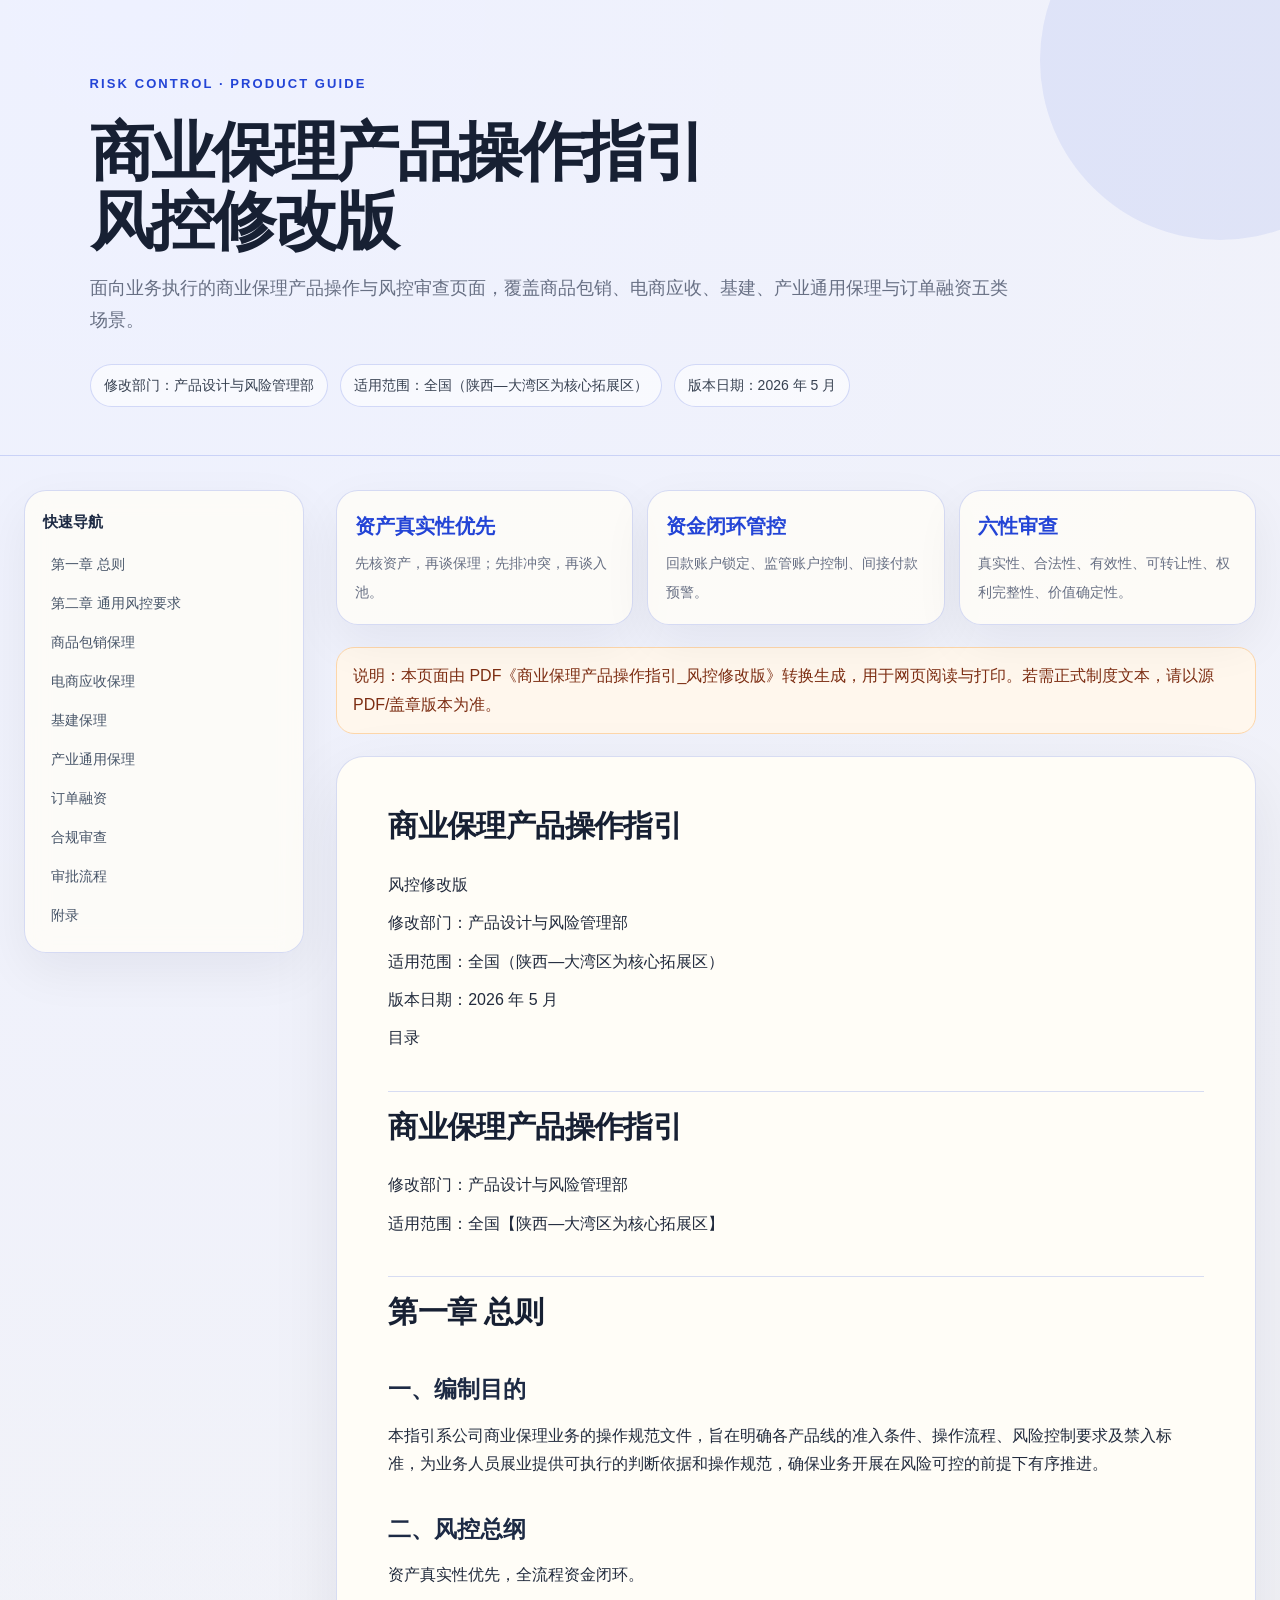
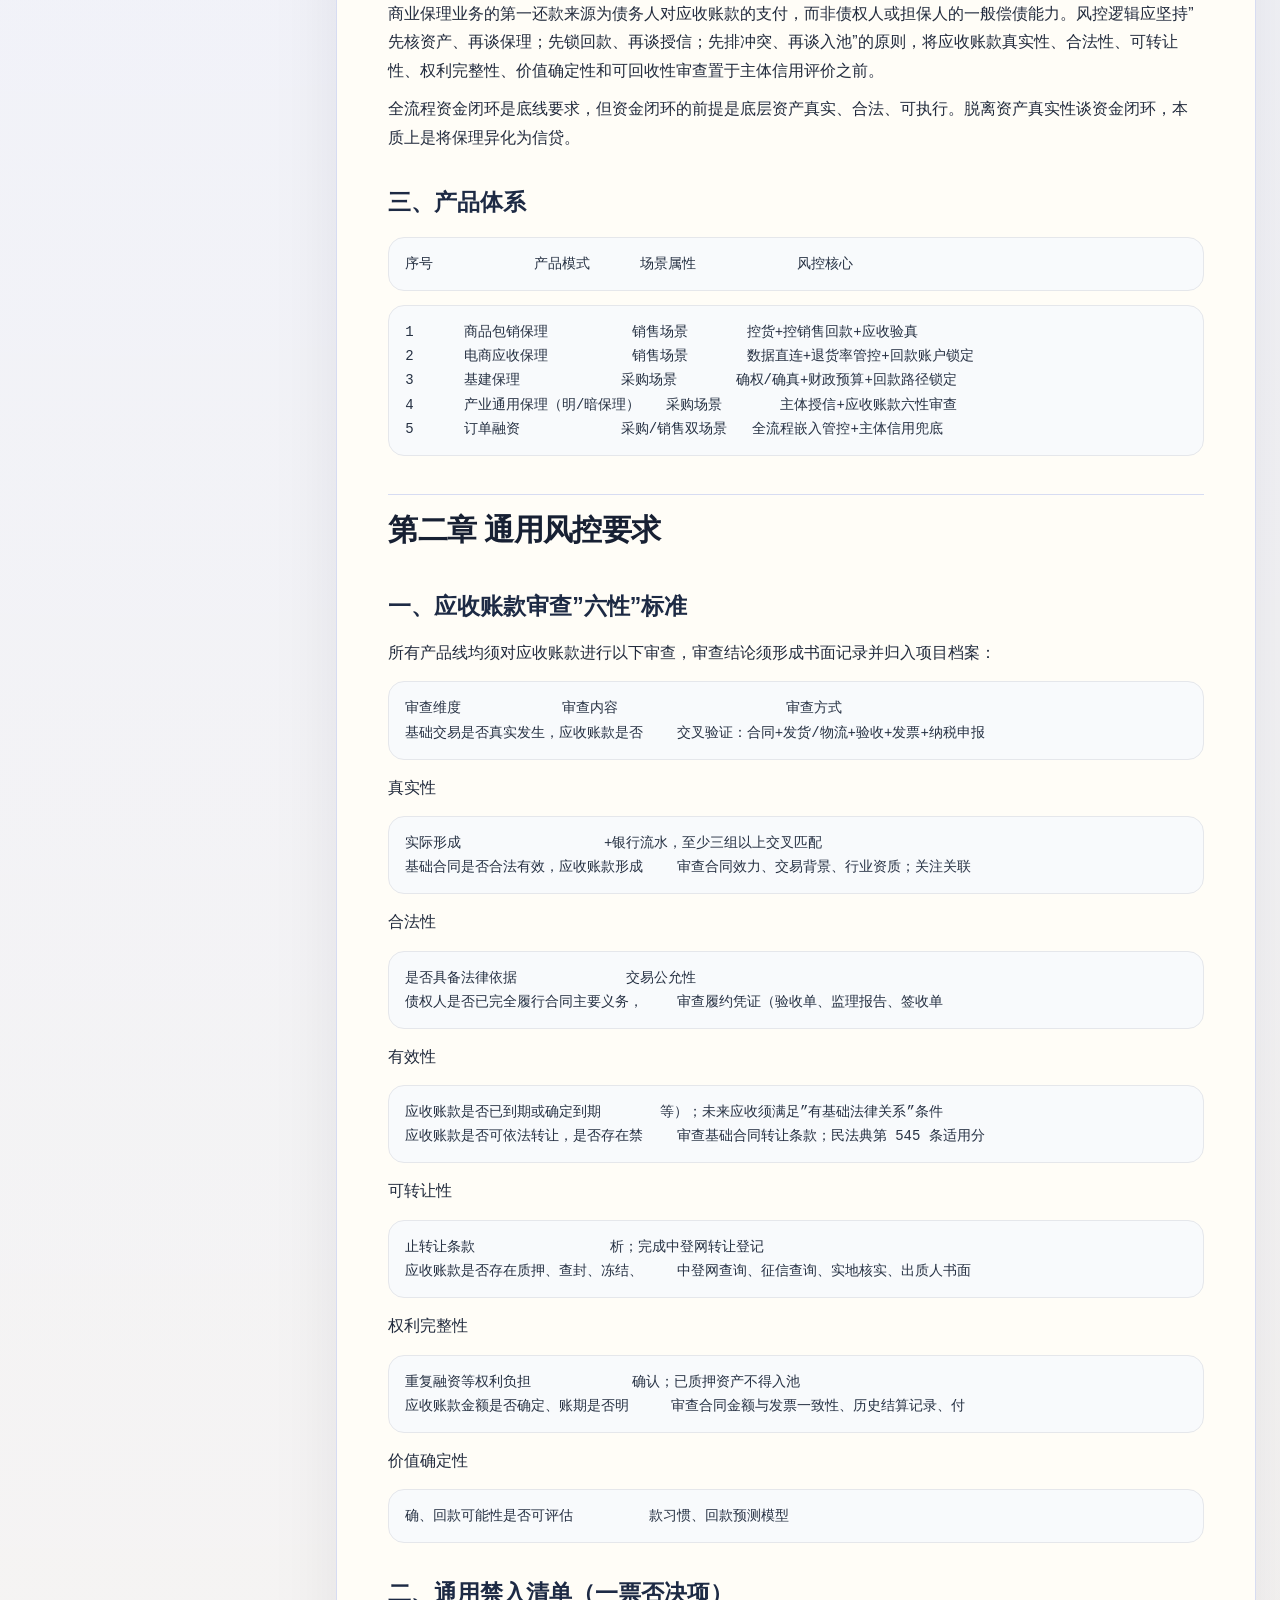
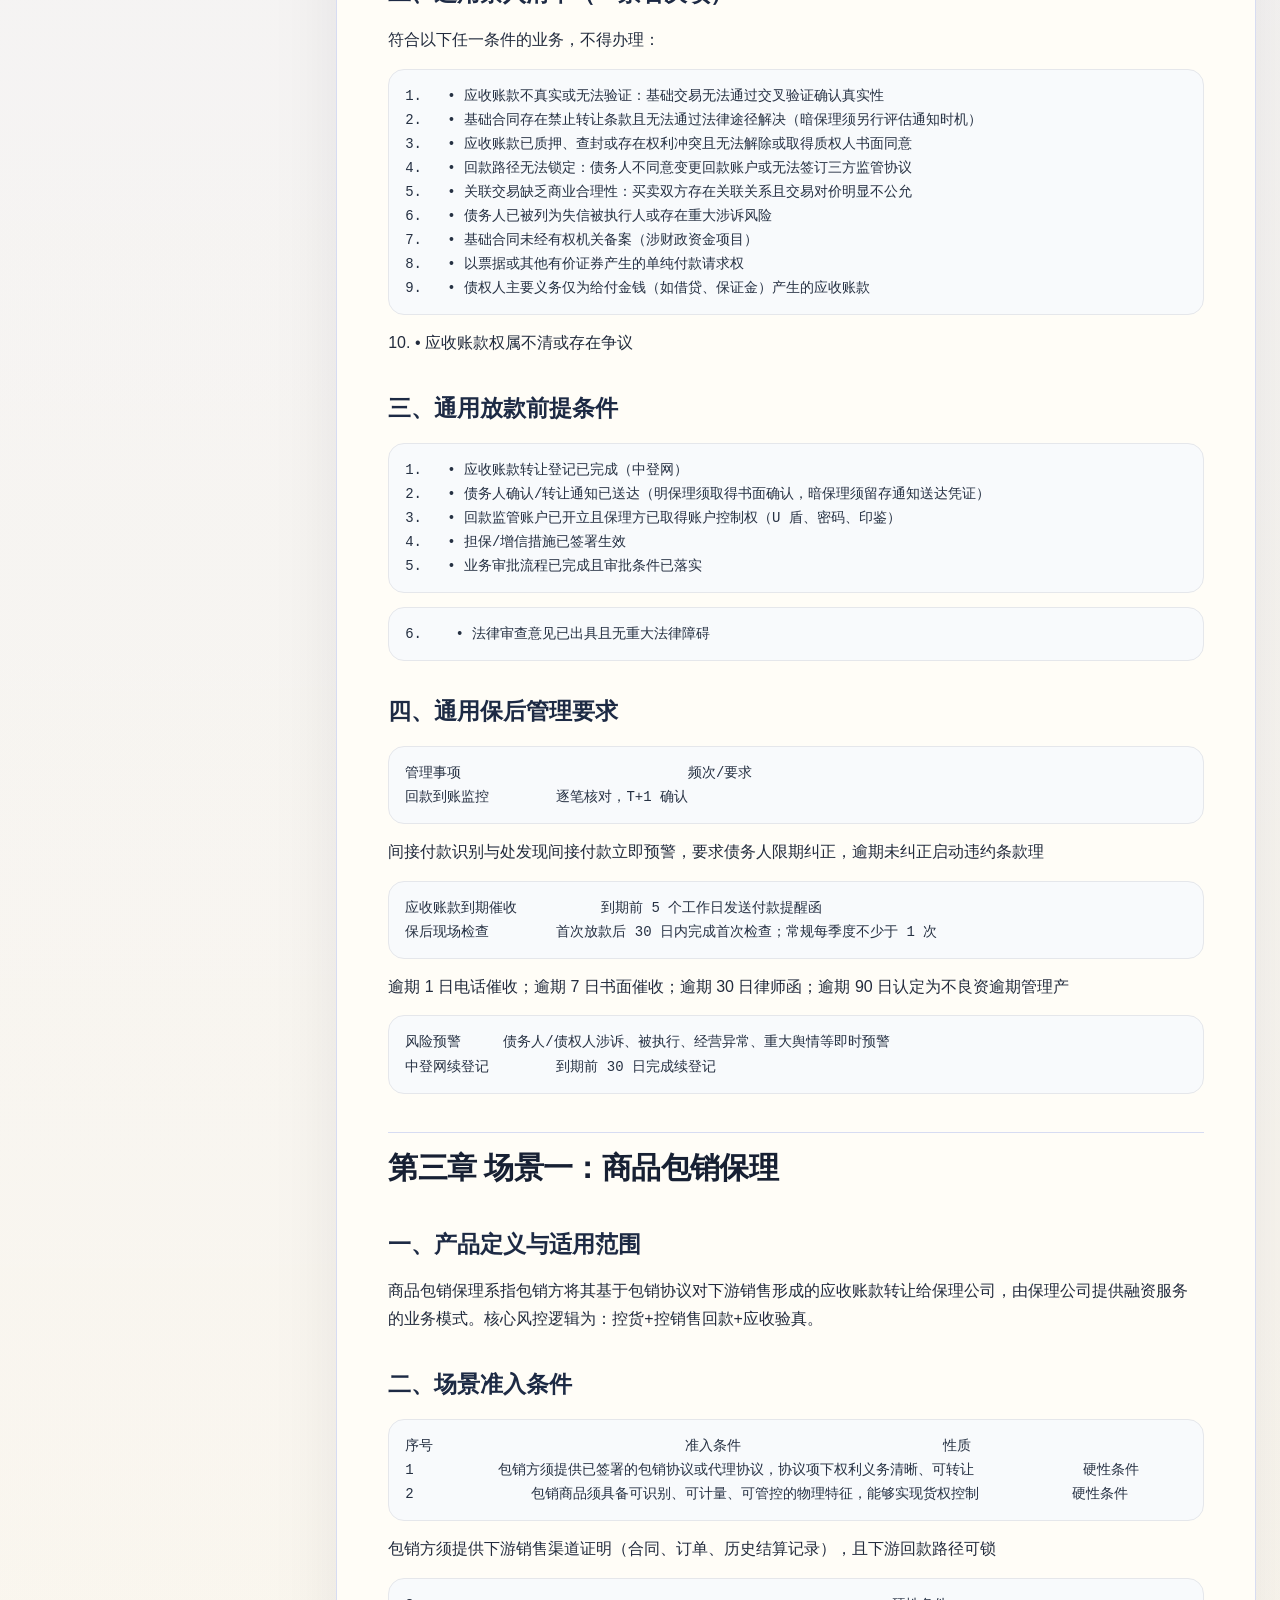
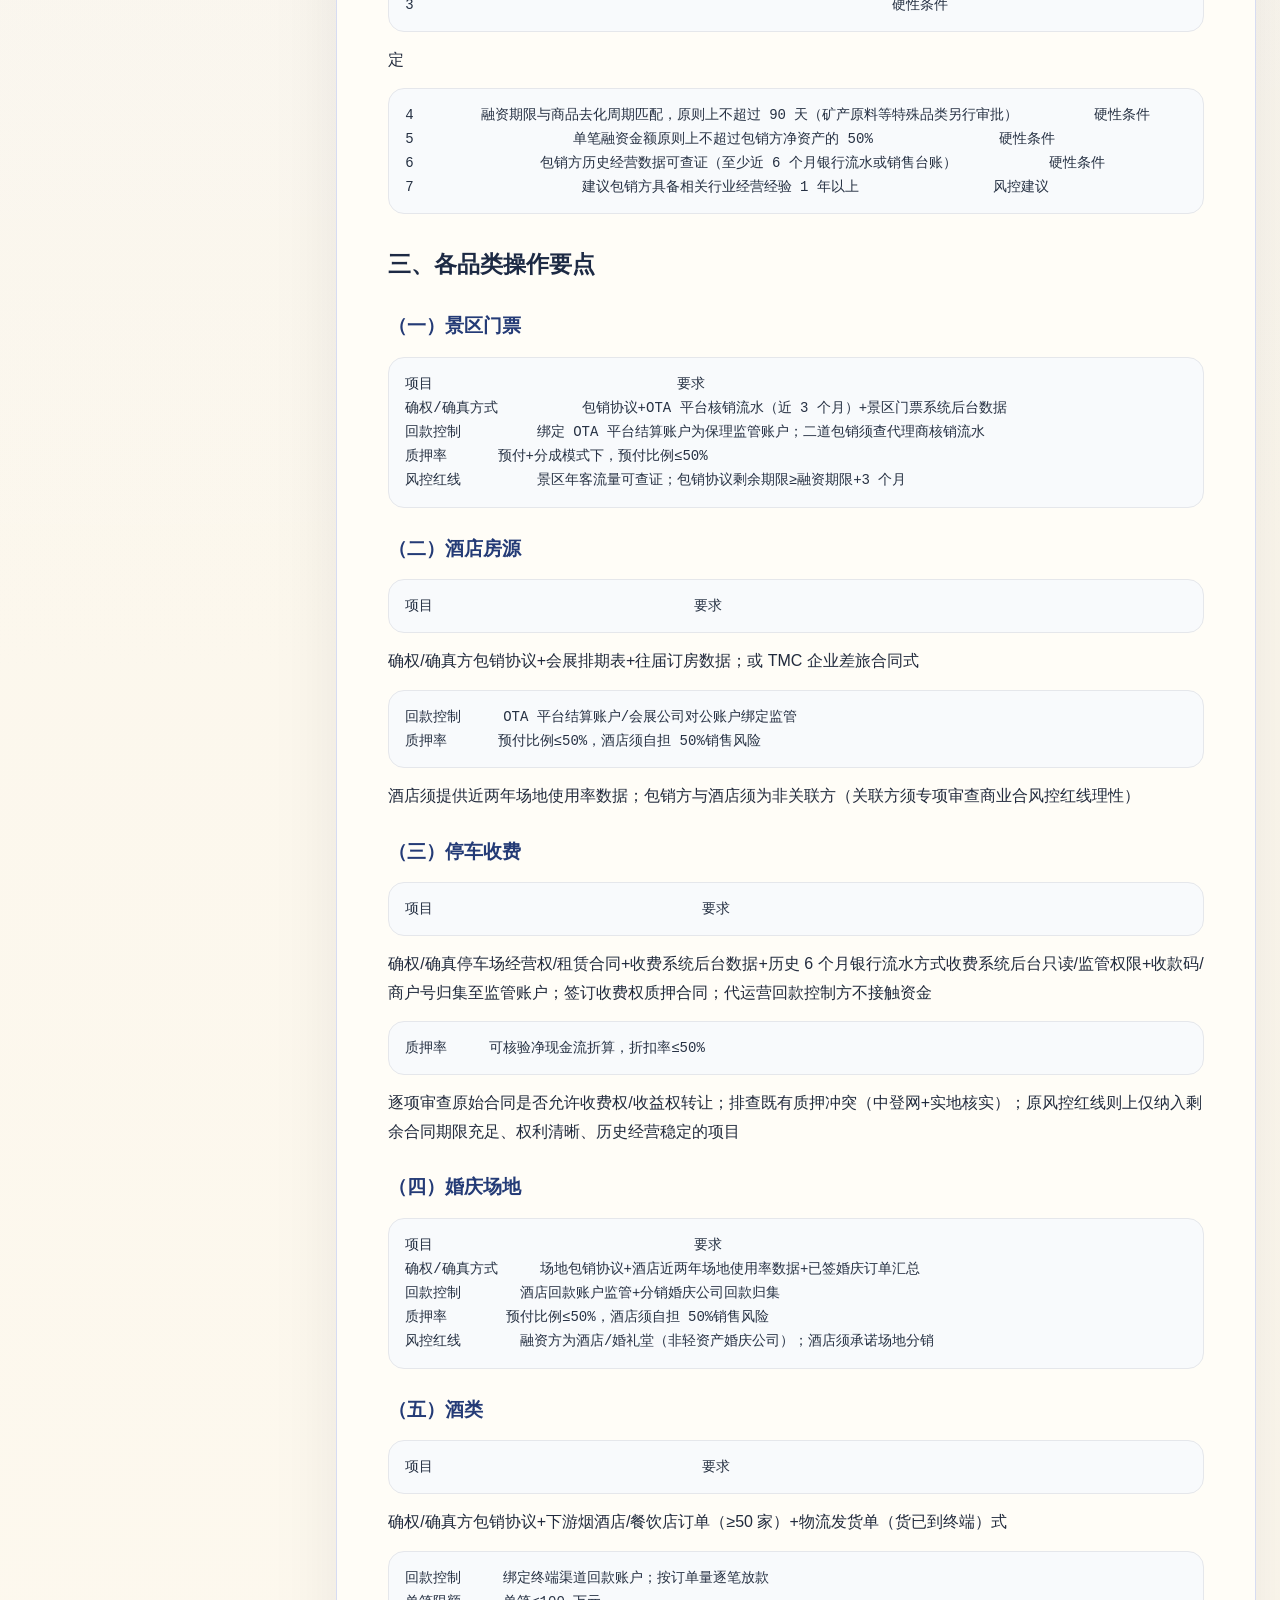
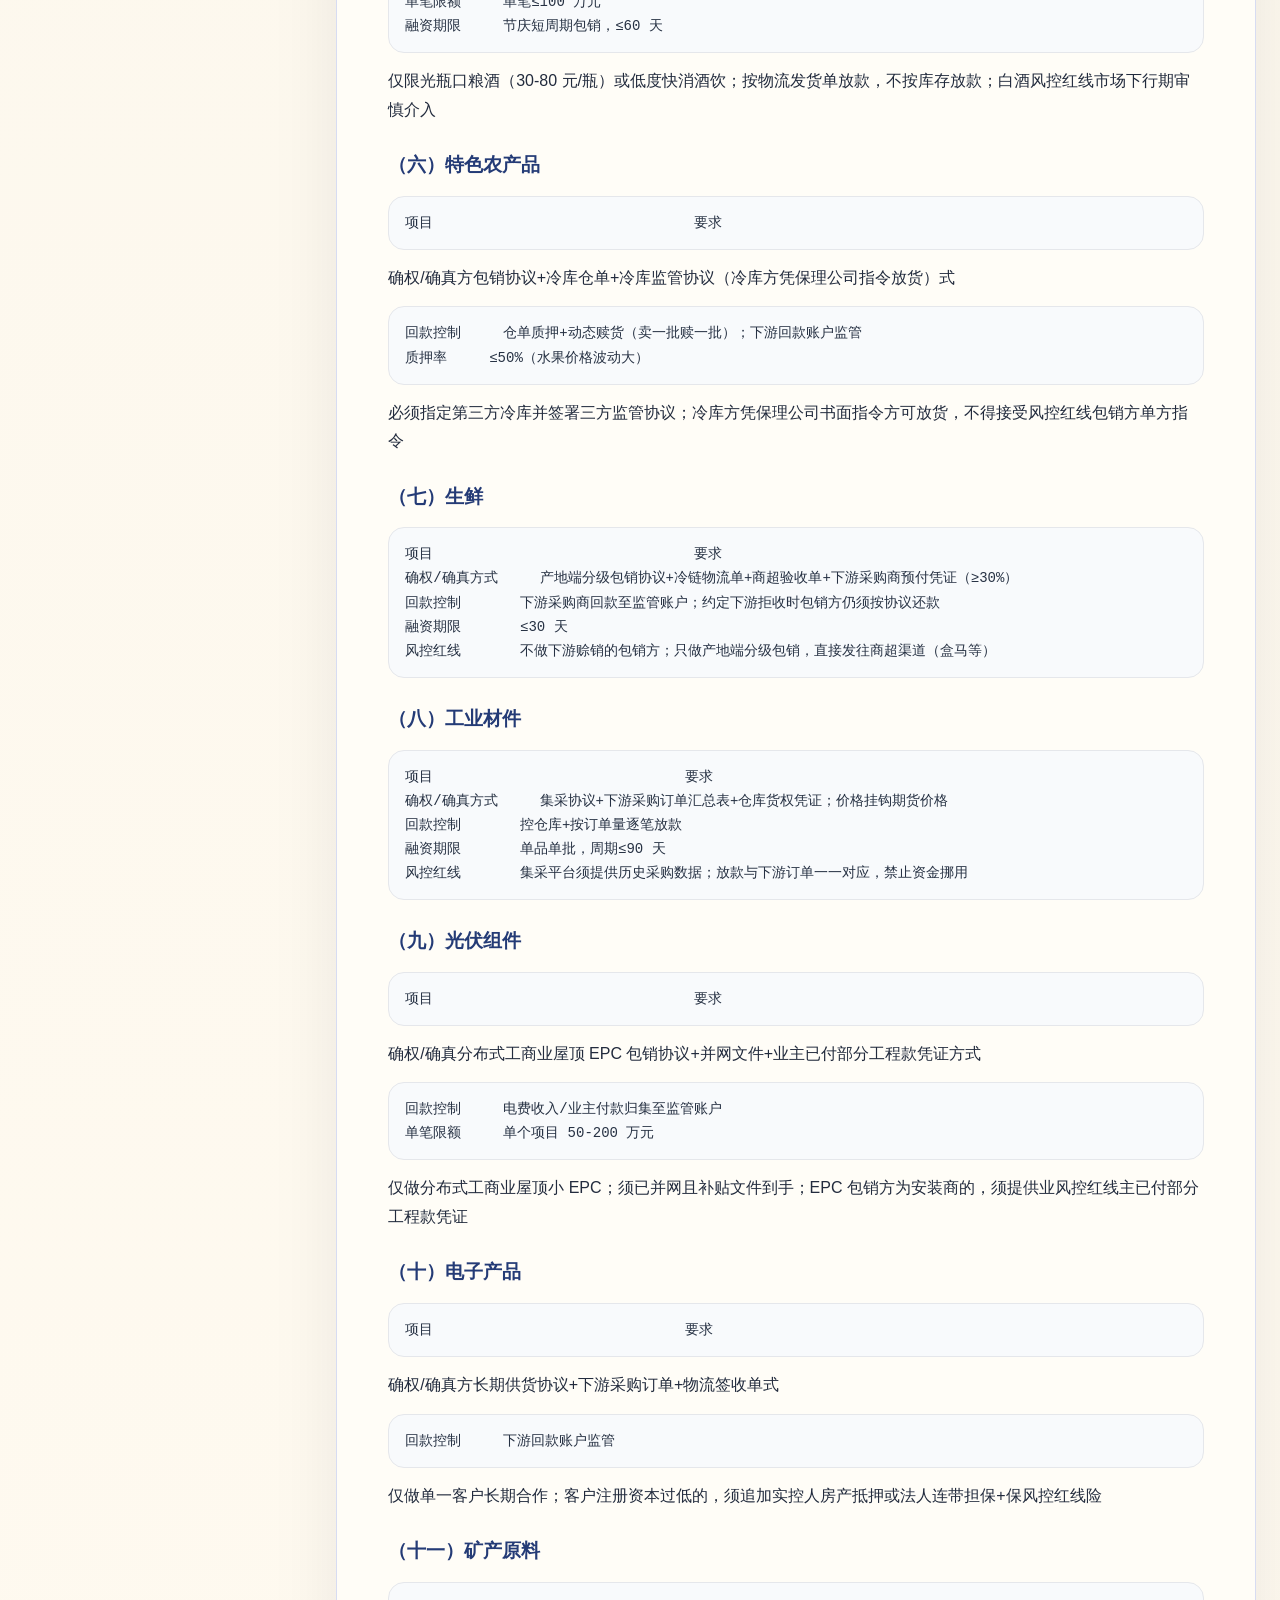
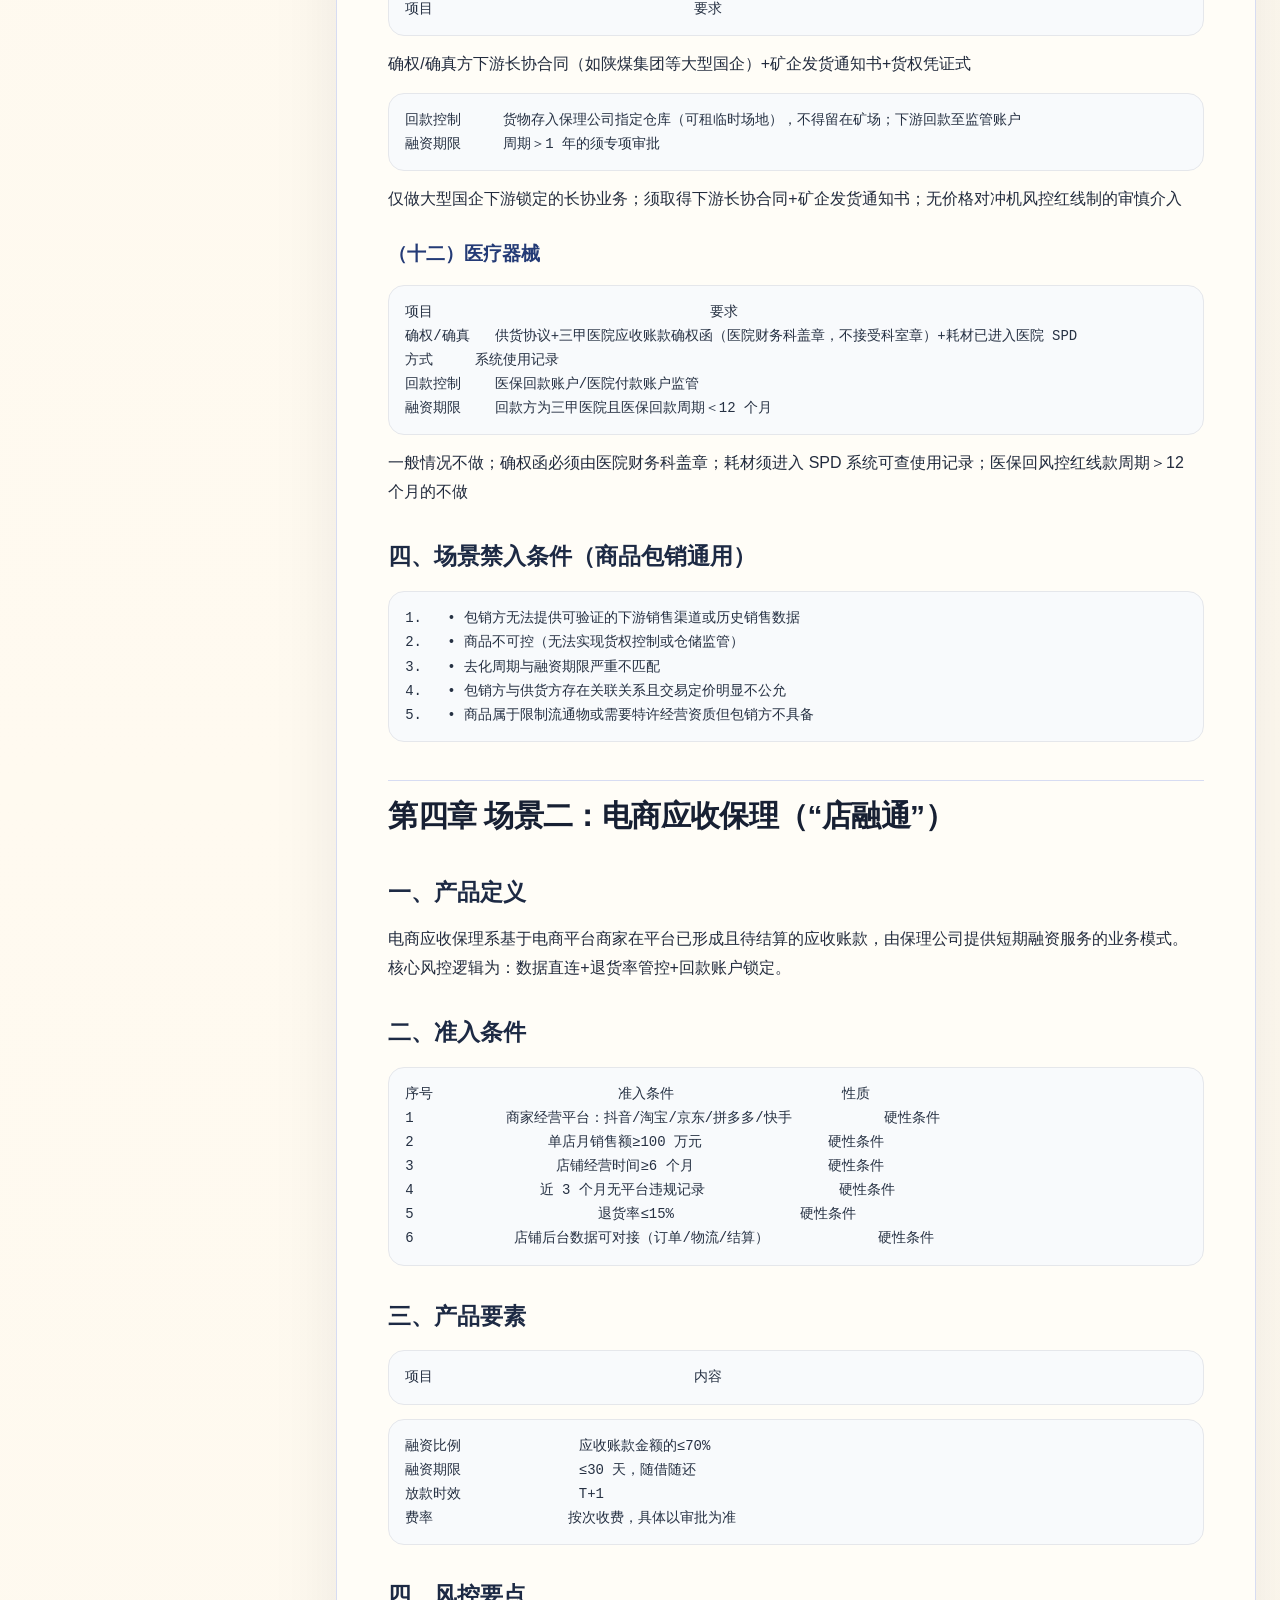
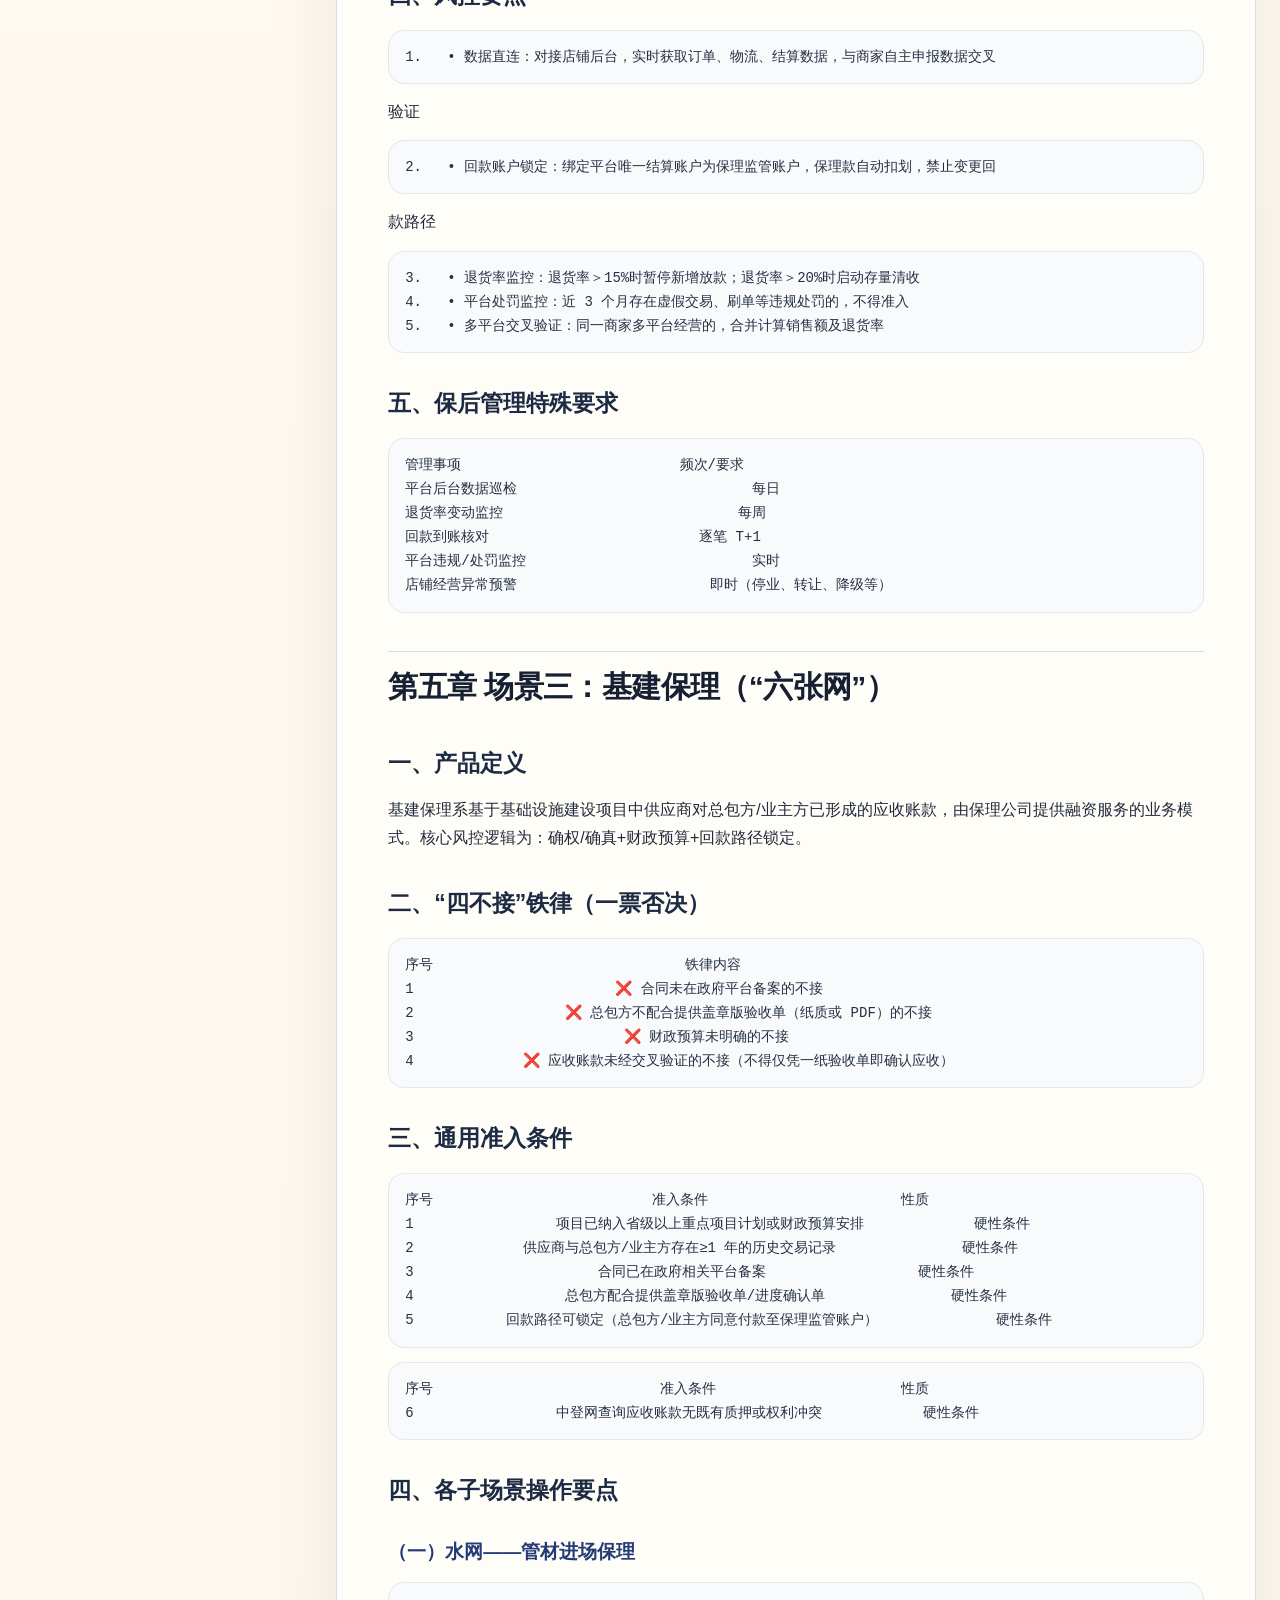
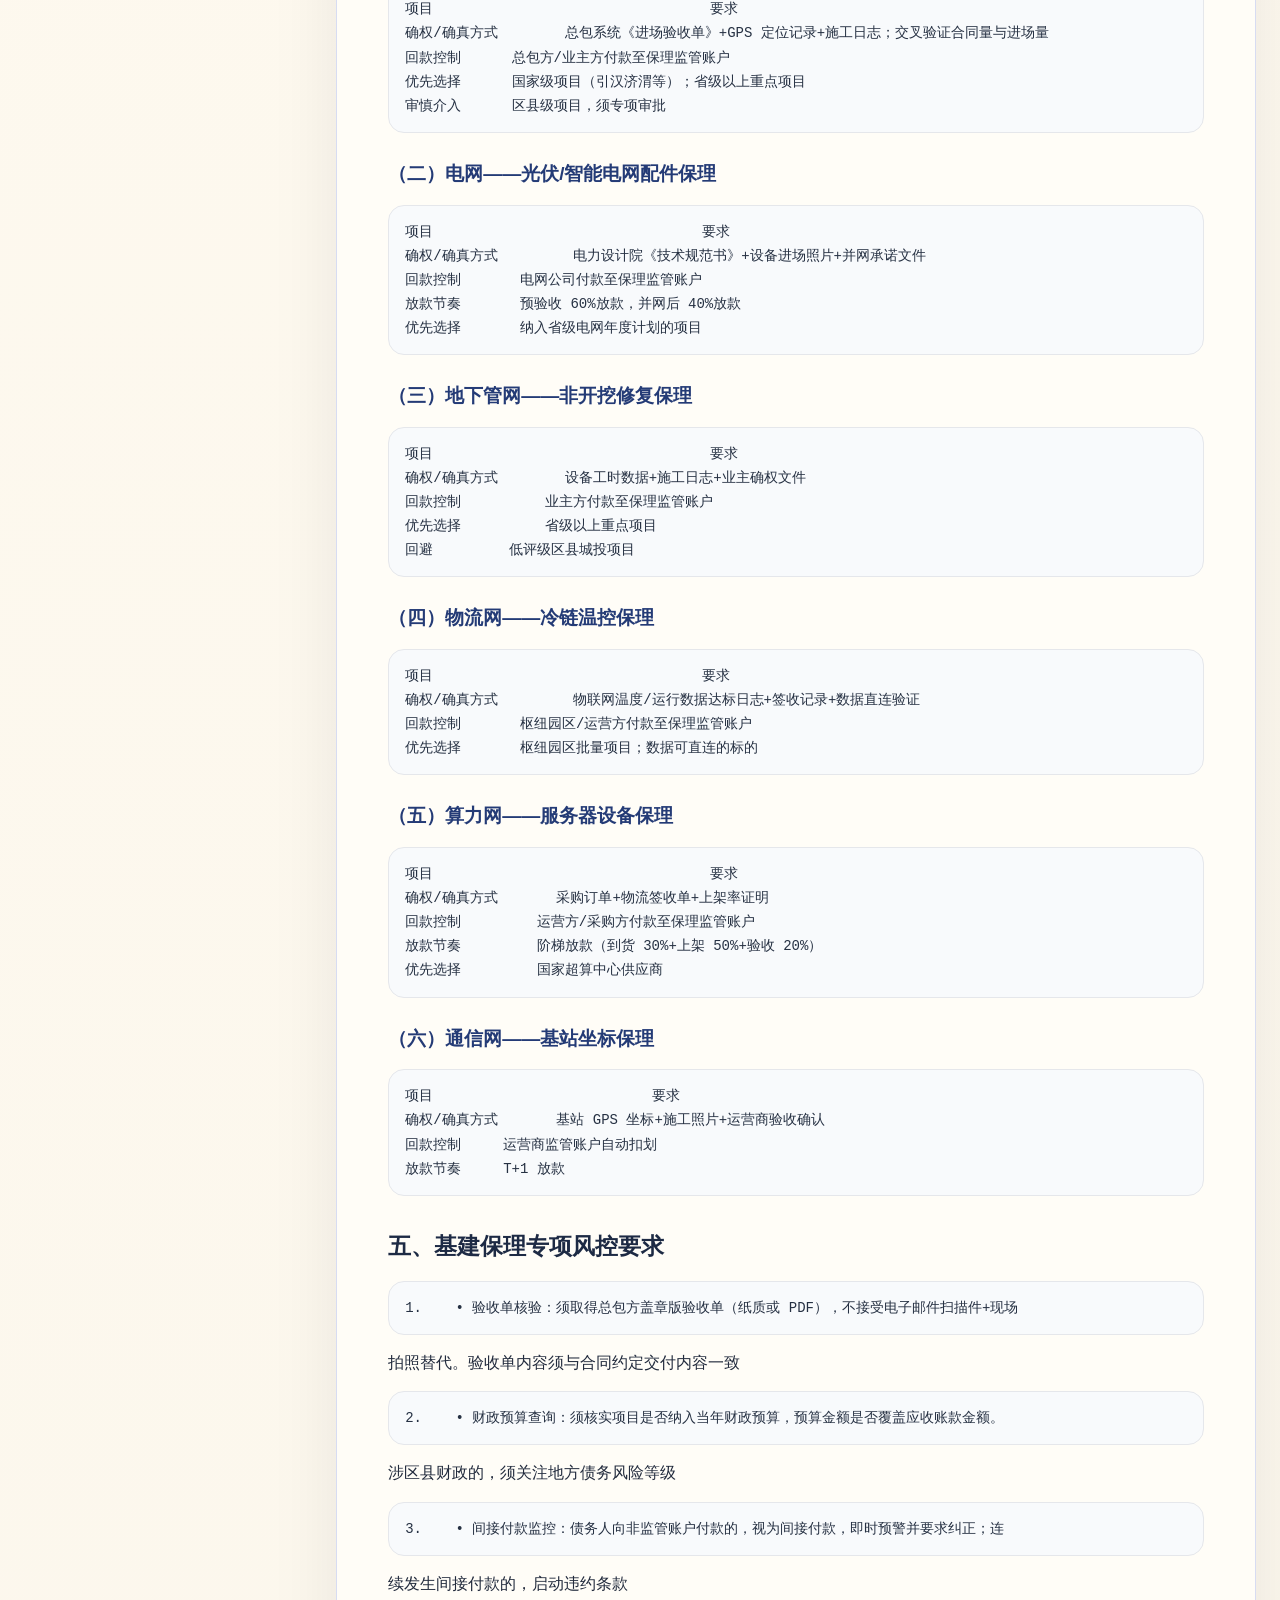
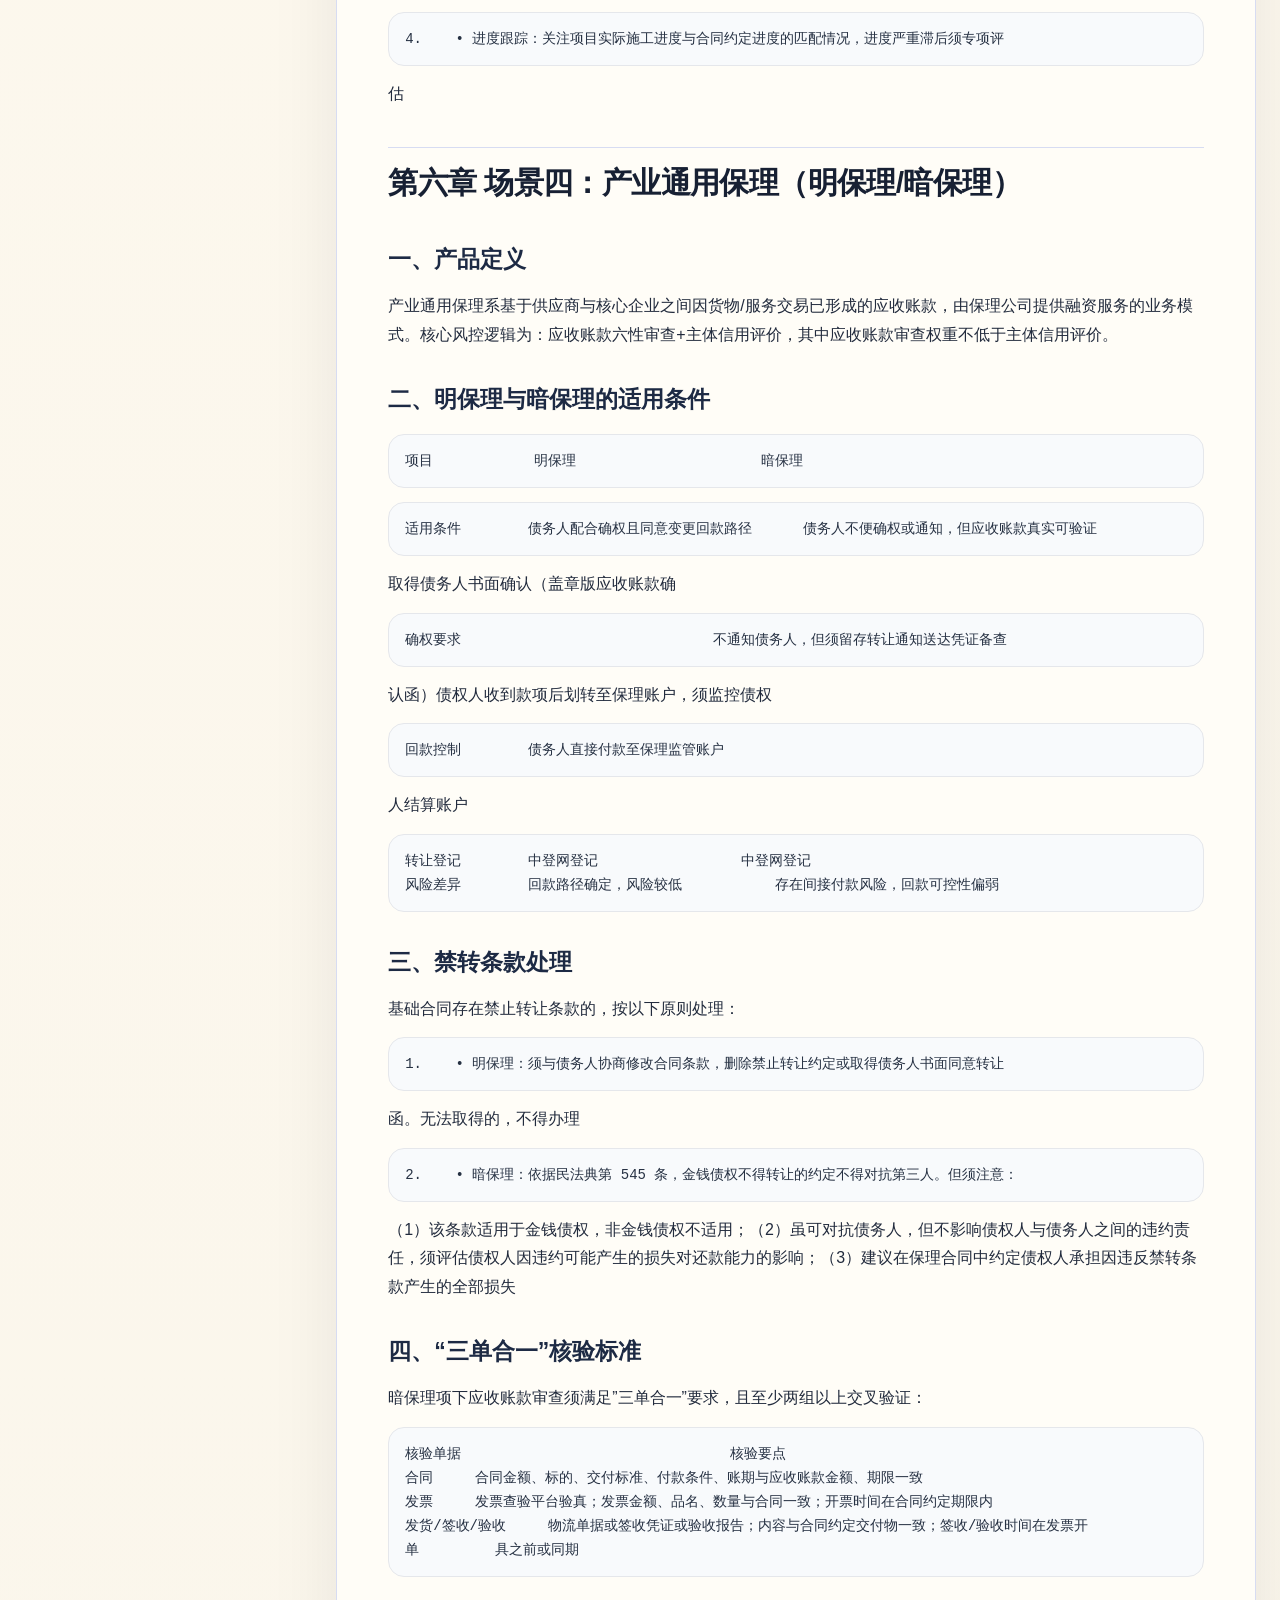
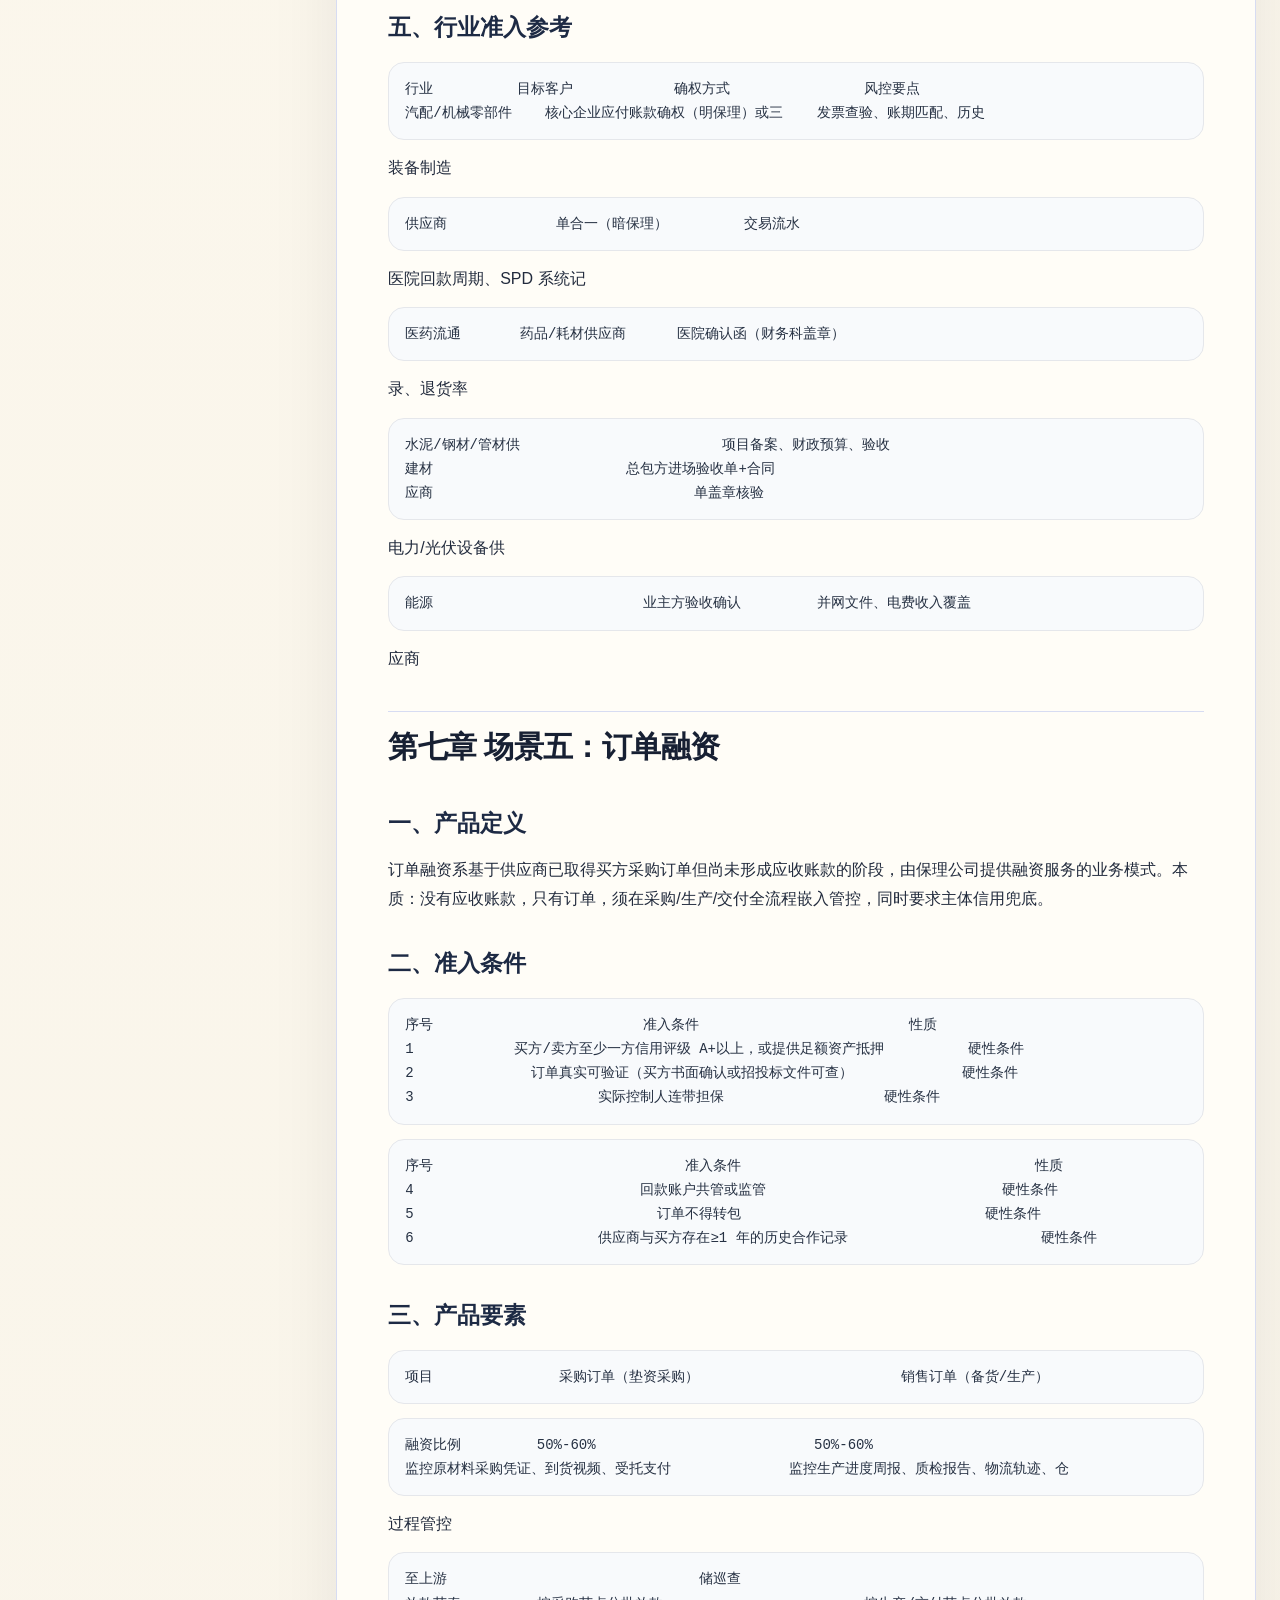
==== factoring-risk-guide/index.html @ 8b267391 "Add factoring risk guide page" ====
<!doctype html>
<html lang="zh-CN">
<head>
<meta charset="utf-8">
<meta name="viewport" content="width=device-width, initial-scale=1">
<title>商业保理产品操作指引｜风控修改版</title>
<meta name="description" content="商业保理产品操作指引风控修改版，产品设计与风险管理部，2026年5月。">
<style>
:root{--bg:#f7f3e8;--paper:#fffdf7;--ink:#172033;--muted:#687084;--primary:#2344d6;--line:rgba(35,68,214,.18);--soft:#eef1ff;--warn:#9a3412;}
*{box-sizing:border-box}html{scroll-behavior:smooth}body{margin:0;background:radial-gradient(circle at 10% 0%,#eef1ff 0,transparent 28%),linear-gradient(180deg,#f7f3e8,#fffaf0 45%,#f7f3e8);color:var(--ink);font-family:-apple-system,BlinkMacSystemFont,"Segoe UI","PingFang SC","Microsoft YaHei",Arial,sans-serif;line-height:1.78}
.hero{padding:72px 7vw 48px;border-bottom:1px solid var(--line);position:relative;overflow:hidden}.hero:after{content:"";position:absolute;right:-120px;top:-120px;width:360px;height:360px;background:rgba(35,68,214,.08);border-radius:50%}.eyebrow{color:var(--primary);font-weight:800;letter-spacing:.16em;font-size:13px}h1{font-size:clamp(34px,6vw,64px);line-height:1.08;margin:.35em 0 .25em;letter-spacing:-.04em}.sub{font-size:18px;color:var(--muted);max-width:920px}.meta{display:flex;gap:12px;flex-wrap:wrap;margin-top:28px}.pill{border:1px solid var(--line);background:rgba(255,255,255,.58);padding:8px 13px;border-radius:999px;color:#374151;font-size:14px}
.wrap{display:grid;grid-template-columns:minmax(220px,280px) minmax(0,1fr);gap:32px;max-width:1320px;margin:0 auto;padding:34px 24px 70px}nav{position:sticky;top:16px;align-self:start;background:rgba(255,253,247,.82);backdrop-filter:blur(12px);border:1px solid var(--line);border-radius:22px;padding:18px;box-shadow:0 18px 50px rgba(20,24,40,.06)}nav h3{margin:0 0 10px;font-size:15px}nav a{display:block;text-decoration:none;color:#475569;padding:7px 8px;border-radius:10px;font-size:14px}nav a:hover{background:var(--soft);color:var(--primary)}
main{min-width:0}.cards{display:grid;grid-template-columns:repeat(3,minmax(0,1fr));gap:14px;margin-bottom:22px}.card{background:rgba(255,253,247,.82);border:1px solid var(--line);border-radius:22px;padding:18px;box-shadow:0 18px 50px rgba(20,24,40,.06)}.card b{display:block;color:var(--primary);font-size:20px;margin-bottom:5px}.card span{color:var(--muted);font-size:14px}
.doc{background:var(--paper);border:1px solid var(--line);border-radius:28px;padding:34px clamp(18px,4vw,56px);box-shadow:0 24px 70px rgba(20,24,40,.08)}h2{font-size:30px;margin:38px 0 18px;padding-top:8px;border-top:1px solid var(--line);letter-spacing:-.02em}h2:first-child{border-top:0;margin-top:0}h3{font-size:23px;margin:30px 0 12px;color:#1d2a44}h4{font-size:19px;margin:24px 0 10px;color:#243b76}p{margin:10px 0;color:#222b3d}pre{white-space:pre-wrap;word-break:break-word;background:#f8fafc;border:1px solid #e5e7eb;border-radius:16px;padding:14px 16px;font-family:"SFMono-Regular",Consolas,"Microsoft YaHei",monospace;font-size:14px;line-height:1.72;color:#263143;overflow:auto}.notice{margin:0 0 22px;background:#fff7ed;border:1px solid #fed7aa;color:#7c2d12;border-radius:18px;padding:14px 16px}.footer{text-align:center;color:var(--muted);font-size:13px;padding:30px}
@media(max-width:920px){.wrap{display:block;padding:20px 14px 48px}nav{position:relative;top:auto;margin-bottom:18px}.cards{grid-template-columns:1fr}.doc{padding:22px 16px}}
@media print{body{background:white}.hero,nav,.cards,.footer{display:none}.wrap{display:block;padding:0}.doc{border:0;box-shadow:none;padding:0}pre{border:1px solid #ddd;background:white}}
</style>
</head>
<body>
<header class="hero">
  <div class="eyebrow">RISK CONTROL · PRODUCT GUIDE</div>
  <h1>商业保理产品操作指引<br>风控修改版</h1>
  <p class="sub">面向业务执行的商业保理产品操作与风控审查页面，覆盖商品包销、电商应收、基建、产业通用保理与订单融资五类场景。</p>
  <div class="meta"><span class="pill">修改部门：产品设计与风险管理部</span><span class="pill">适用范围：全国（陕西—大湾区为核心拓展区）</span><span class="pill">版本日期：2026 年 5 月</span></div>
</header>
<div class="wrap">
<nav>
  <h3>快速导航</h3>
  <a href="#第一章-总则">第一章 总则</a>
  <a href="#第二章-通用风控要求">第二章 通用风控要求</a>
  <a href="#第三章-场景一-商品包销保理">商品包销保理</a>
  <a href="#第四章-场景二-电商应收保理-店融通">电商应收保理</a>
  <a href="#第五章-场景三-基建保理-六张网">基建保理</a>
  <a href="#第六章-场景四-产业通用保理-明-暗保理">产业通用保理</a>
  <a href="#第七章-场景五-订单融资">订单融资</a>
  <a href="#第八章-合规审查要求">合规审查</a>
  <a href="#第九章-审批权限与流程">审批流程</a>
  <a href="#附录">附录</a>
</nav>
<main>
<section class="cards">
  <div class="card"><b>资产真实性优先</b><span>先核资产，再谈保理；先排冲突，再谈入池。</span></div>
  <div class="card"><b>资金闭环管控</b><span>回款账户锁定、监管账户控制、间接付款预警。</span></div>
  <div class="card"><b>六性审查</b><span>真实性、合法性、有效性、可转让性、权利完整性、价值确定性。</span></div>
</section>
<div class="notice">说明：本页面由 PDF《商业保理产品操作指引_风控修改版》转换生成，用于网页阅读与打印。若需正式制度文本，请以源 PDF/盖章版本为准。</div>
<article class="doc">
<h2 id="商业保理产品操作指引">商业保理产品操作指引</h2>
<p>风控修改版</p>
<p>修改部门：产品设计与风险管理部</p>
<p>适用范围：全国（陕西—大湾区为核心拓展区）</p>
<p>版本日期：2026 年 5 月</p>
<p>目录</p>
<h2 id="商业保理产品操作指引">商业保理产品操作指引</h2>
<p>修改部门：产品设计与风险管理部</p>
<p>适用范围：全国【陕西—大湾区为核心拓展区】</p>
<h2 id="第一章-总则">第一章 总则</h2>
<h3 id="一-编制目的">一、编制目的</h3>
<p>本指引系公司商业保理业务的操作规范文件，旨在明确各产品线的准入条件、操作流程、风险控制要求及禁入标准，为业务人员展业提供可执行的判断依据和操作规范，确保业务开展在风险可控的前提下有序推进。</p>
<h3 id="二-风控总纲">二、风控总纲</h3>
<p>资产真实性优先，全流程资金闭环。</p>
<p>商业保理业务的第一还款来源为债务人对应收账款的支付，而非债权人或担保人的一般偿债能力。风控逻辑应坚持”先核资产、再谈保理；先锁回款、再谈授信；先排冲突、再谈入池”的原则，将应收账款真实性、合法性、可转让性、权利完整性、价值确定性和可回收性审查置于主体信用评价之前。</p>
<p>全流程资金闭环是底线要求，但资金闭环的前提是底层资产真实、合法、可执行。脱离资产真实性谈资金闭环，本质上是将保理异化为信贷。</p>
<h3 id="三-产品体系">三、产品体系</h3>
<pre>序号            产品模式      场景属性            风控核心</pre>
<pre>1      商品包销保理          销售场景       控货+控销售回款+应收验真
2      电商应收保理          销售场景       数据直连+退货率管控+回款账户锁定
3      基建保理            采购场景       确权/确真+财政预算+回款路径锁定
4      产业通用保理（明/暗保理）   采购场景       主体授信+应收账款六性审查
5      订单融资            采购/销售双场景   全流程嵌入管控+主体信用兜底</pre>
<h2 id="第二章-通用风控要求">第二章 通用风控要求</h2>
<h3 id="一-应收账款审查-六性-标准">一、应收账款审查”六性”标准</h3>
<p>所有产品线均须对应收账款进行以下审查，审查结论须形成书面记录并归入项目档案：</p>
<pre>审查维度            审查内容                    审查方式
基础交易是否真实发生，应收账款是否    交叉验证：合同+发货/物流+验收+发票+纳税申报</pre>
<p>真实性</p>
<pre>实际形成                 +银行流水，至少三组以上交叉匹配
基础合同是否合法有效，应收账款形成    审查合同效力、交易背景、行业资质；关注关联</pre>
<p>合法性</p>
<pre>是否具备法律依据             交易公允性
债权人是否已完全履行合同主要义务，    审查履约凭证（验收单、监理报告、签收单</pre>
<p>有效性</p>
<pre>应收账款是否已到期或确定到期       等）；未来应收须满足”有基础法律关系”条件
应收账款是否可依法转让，是否存在禁    审查基础合同转让条款；民法典第 545 条适用分</pre>
<p>可转让性</p>
<pre>止转让条款                析；完成中登网转让登记
应收账款是否存在质押、查封、冻结、    中登网查询、征信查询、实地核实、出质人书面</pre>
<p>权利完整性</p>
<pre>重复融资等权利负担            确认；已质押资产不得入池
应收账款金额是否确定、账期是否明     审查合同金额与发票一致性、历史结算记录、付</pre>
<p>价值确定性</p>
<pre>确、回款可能性是否可评估         款习惯、回款预测模型</pre>
<h3 id="二-通用禁入清单-一票否决项">二、通用禁入清单（一票否决项）</h3>
<p>符合以下任一条件的业务，不得办理：</p>
<pre>1.   • 应收账款不真实或无法验证：基础交易无法通过交叉验证确认真实性
2.   • 基础合同存在禁止转让条款且无法通过法律途径解决（暗保理须另行评估通知时机）
3.   • 应收账款已质押、查封或存在权利冲突且无法解除或取得质权人书面同意
4.   • 回款路径无法锁定：债务人不同意变更回款账户或无法签订三方监管协议
5.   • 关联交易缺乏商业合理性：买卖双方存在关联关系且交易对价明显不公允
6.   • 债务人已被列为失信被执行人或存在重大涉诉风险
7.   • 基础合同未经有权机关备案（涉财政资金项目）
8.   • 以票据或其他有价证券产生的单纯付款请求权
9.   • 债权人主要义务仅为给付金钱（如借贷、保证金）产生的应收账款</pre>
<p>10. • 应收账款权属不清或存在争议</p>
<h3 id="三-通用放款前提条件">三、通用放款前提条件</h3>
<pre>1.   • 应收账款转让登记已完成（中登网）
2.   • 债务人确认/转让通知已送达（明保理须取得书面确认，暗保理须留存通知送达凭证）
3.   • 回款监管账户已开立且保理方已取得账户控制权（U 盾、密码、印鉴）
4.   • 担保/增信措施已签署生效
5.   • 业务审批流程已完成且审批条件已落实</pre>
<pre>6.    • 法律审查意见已出具且无重大法律障碍</pre>
<h3 id="四-通用保后管理要求">四、通用保后管理要求</h3>
<pre>管理事项                           频次/要求
回款到账监控        逐笔核对，T+1 确认</pre>
<p>间接付款识别与处发现间接付款立即预警，要求债务人限期纠正，逾期未纠正启动违约条款理</p>
<pre>应收账款到期催收          到期前 5 个工作日发送付款提醒函
保后现场检查        首次放款后 30 日内完成首次检查；常规每季度不少于 1 次</pre>
<p>逾期 1 日电话催收；逾期 7 日书面催收；逾期 30 日律师函；逾期 90 日认定为不良资逾期管理产</p>
<pre>风险预警     债务人/债权人涉诉、被执行、经营异常、重大舆情等即时预警
中登网续登记        到期前 30 日完成续登记</pre>
<h2 id="第三章-场景一-商品包销保理">第三章 场景一：商品包销保理</h2>
<h3 id="一-产品定义与适用范围">一、产品定义与适用范围</h3>
<p>商品包销保理系指包销方将其基于包销协议对下游销售形成的应收账款转让给保理公司，由保理公司提供融资服务的业务模式。核心风控逻辑为：控货+控销售回款+应收验真。</p>
<h3 id="二-场景准入条件">二、场景准入条件</h3>
<pre>序号                              准入条件                        性质
1          包销方须提供已签署的包销协议或代理协议，协议项下权利义务清晰、可转让             硬性条件
2              包销商品须具备可识别、可计量、可管控的物理特征，能够实现货权控制           硬性条件</pre>
<p>包销方须提供下游销售渠道证明（合同、订单、历史结算记录），且下游回款路径可锁</p>
<pre>3                                                         硬性条件</pre>
<p>定</p>
<pre>4        融资期限与商品去化周期匹配，原则上不超过 90 天（矿产原料等特殊品类另行审批）         硬性条件
5                   单笔融资金额原则上不超过包销方净资产的 50%               硬性条件
6               包销方历史经营数据可查证（至少近 6 个月银行流水或销售台账）           硬性条件
7                    建议包销方具备相关行业经营经验 1 年以上                风控建议</pre>
<h3 id="三-各品类操作要点">三、各品类操作要点</h3>
<h4 id="一-景区门票">（一）景区门票</h4>
<pre>项目                             要求
确权/确真方式          包销协议+OTA 平台核销流水（近 3 个月）+景区门票系统后台数据
回款控制         绑定 OTA 平台结算账户为保理监管账户；二道包销须查代理商核销流水
质押率      预付+分成模式下，预付比例≤50%
风控红线         景区年客流量可查证；包销协议剩余期限≥融资期限+3 个月</pre>
<h4 id="二-酒店房源">（二）酒店房源</h4>
<pre>项目                               要求</pre>
<p>确权/确真方包销协议+会展排期表+往届订房数据；或 TMC 企业差旅合同式</p>
<pre>回款控制     OTA 平台结算账户/会展公司对公账户绑定监管
质押率      预付比例≤50%，酒店须自担 50%销售风险</pre>
<p>酒店须提供近两年场地使用率数据；包销方与酒店须为非关联方（关联方须专项审查商业合风控红线理性）</p>
<h4 id="三-停车收费">（三）停车收费</h4>
<pre>项目                                要求</pre>
<p>确权/确真停车场经营权/租赁合同+收费系统后台数据+历史 6 个月银行流水方式收费系统后台只读/监管权限+收款码/商户号归集至监管账户；签订收费权质押合同；代运营回款控制方不接触资金</p>
<pre>质押率     可核验净现金流折算，折扣率≤50%</pre>
<p>逐项审查原始合同是否允许收费权/收益权转让；排查既有质押冲突（中登网+实地核实）；原风控红线则上仅纳入剩余合同期限充足、权利清晰、历史经营稳定的项目</p>
<h4 id="四-婚庆场地">（四）婚庆场地</h4>
<pre>项目                               要求
确权/确真方式     场地包销协议+酒店近两年场地使用率数据+已签婚庆订单汇总
回款控制       酒店回款账户监管+分销婚庆公司回款归集
质押率       预付比例≤50%，酒店须自担 50%销售风险
风控红线       融资方为酒店/婚礼堂（非轻资产婚庆公司）；酒店须承诺场地分销</pre>
<h4 id="五-酒类">（五）酒类</h4>
<pre>项目                                要求</pre>
<p>确权/确真方包销协议+下游烟酒店/餐饮店订单（≥50 家）+物流发货单（货已到终端）式</p>
<pre>回款控制     绑定终端渠道回款账户；按订单量逐笔放款
单笔限额     单笔≤100 万元
融资期限     节庆短周期包销，≤60 天</pre>
<p>仅限光瓶口粮酒（30-80 元/瓶）或低度快消酒饮；按物流发货单放款，不按库存放款；白酒风控红线市场下行期审慎介入</p>
<h4 id="六-特色农产品">（六）特色农产品</h4>
<pre>项目                               要求</pre>
<p>确权/确真方包销协议+冷库仓单+冷库监管协议（冷库方凭保理公司指令放货）式</p>
<pre>回款控制     仓单质押+动态赎货（卖一批赎一批）；下游回款账户监管
质押率     ≤50%（水果价格波动大）</pre>
<p>必须指定第三方冷库并签署三方监管协议；冷库方凭保理公司书面指令方可放货，不得接受风控红线包销方单方指令</p>
<h4 id="七-生鲜">（七）生鲜</h4>
<pre>项目                               要求
确权/确真方式     产地端分级包销协议+冷链物流单+商超验收单+下游采购商预付凭证（≥30%）
回款控制       下游采购商回款至监管账户；约定下游拒收时包销方仍须按协议还款
融资期限       ≤30 天
风控红线       不做下游赊销的包销方；只做产地端分级包销，直接发往商超渠道（盒马等）</pre>
<h4 id="八-工业材件">（八）工业材件</h4>
<pre>项目                              要求
确权/确真方式     集采协议+下游采购订单汇总表+仓库货权凭证；价格挂钩期货价格
回款控制       控仓库+按订单量逐笔放款
融资期限       单品单批，周期≤90 天
风控红线       集采平台须提供历史采购数据；放款与下游订单一一对应，禁止资金挪用</pre>
<h4 id="九-光伏组件">（九）光伏组件</h4>
<pre>项目                               要求</pre>
<p>确权/确真分布式工商业屋顶 EPC 包销协议+并网文件+业主已付部分工程款凭证方式</p>
<pre>回款控制     电费收入/业主付款归集至监管账户
单笔限额     单个项目 50-200 万元</pre>
<p>仅做分布式工商业屋顶小 EPC；须已并网且补贴文件到手；EPC 包销方为安装商的，须提供业风控红线主已付部分工程款凭证</p>
<h4 id="十-电子产品">（十）电子产品</h4>
<pre>项目                              要求</pre>
<p>确权/确真方长期供货协议+下游采购订单+物流签收单式</p>
<pre>回款控制     下游回款账户监管</pre>
<p>仅做单一客户长期合作；客户注册资本过低的，须追加实控人房产抵押或法人连带担保+保风控红线险</p>
<h4 id="十一-矿产原料">（十一）矿产原料</h4>
<pre>项目                               要求</pre>
<p>确权/确真方下游长协合同（如陕煤集团等大型国企）+矿企发货通知书+货权凭证式</p>
<pre>回款控制     货物存入保理公司指定仓库（可租临时场地），不得留在矿场；下游回款至监管账户
融资期限     周期＞1 年的须专项审批</pre>
<p>仅做大型国企下游锁定的长协业务；须取得下游长协合同+矿企发货通知书；无价格对冲机风控红线制的审慎介入</p>
<h4 id="十二-医疗器械">（十二）医疗器械</h4>
<pre>项目                                 要求
确权/确真   供货协议+三甲医院应收账款确权函（医院财务科盖章，不接受科室章）+耗材已进入医院 SPD
方式     系统使用记录
回款控制    医保回款账户/医院付款账户监管
融资期限    回款方为三甲医院且医保回款周期＜12 个月</pre>
<p>一般情况不做；确权函必须由医院财务科盖章；耗材须进入 SPD 系统可查使用记录；医保回风控红线款周期＞12 个月的不做</p>
<h3 id="四-场景禁入条件-商品包销通用">四、场景禁入条件（商品包销通用）</h3>
<pre>1.   • 包销方无法提供可验证的下游销售渠道或历史销售数据
2.   • 商品不可控（无法实现货权控制或仓储监管）
3.   • 去化周期与融资期限严重不匹配
4.   • 包销方与供货方存在关联关系且交易定价明显不公允
5.   • 商品属于限制流通物或需要特许经营资质但包销方不具备</pre>
<h2 id="第四章-场景二-电商应收保理-店融通">第四章 场景二：电商应收保理（“店融通”）</h2>
<h3 id="一-产品定义">一、产品定义</h3>
<p>电商应收保理系基于电商平台商家在平台已形成且待结算的应收账款，由保理公司提供短期融资服务的业务模式。核心风控逻辑为：数据直连+退货率管控+回款账户锁定。</p>
<h3 id="二-准入条件">二、准入条件</h3>
<pre>序号                      准入条件                    性质
1           商家经营平台：抖音/淘宝/京东/拼多多/快手           硬性条件
2                单店月销售额≥100 万元               硬性条件
3                 店铺经营时间≥6 个月                硬性条件
4               近 3 个月无平台违规记录                硬性条件
5                      退货率≤15%               硬性条件
6            店铺后台数据可对接（订单/物流/结算）             硬性条件</pre>
<h3 id="三-产品要素">三、产品要素</h3>
<pre>项目                               内容</pre>
<pre>融资比例              应收账款金额的≤70%
融资期限              ≤30 天，随借随还
放款时效              T+1
费率                按次收费，具体以审批为准</pre>
<h3 id="四-风控要点">四、风控要点</h3>
<pre>1.   • 数据直连：对接店铺后台，实时获取订单、物流、结算数据，与商家自主申报数据交叉</pre>
<p>验证</p>
<pre>2.   • 回款账户锁定：绑定平台唯一结算账户为保理监管账户，保理款自动扣划，禁止变更回</pre>
<p>款路径</p>
<pre>3.   • 退货率监控：退货率＞15%时暂停新增放款；退货率＞20%时启动存量清收
4.   • 平台处罚监控：近 3 个月存在虚假交易、刷单等违规处罚的，不得准入
5.   • 多平台交叉验证：同一商家多平台经营的，合并计算销售额及退货率</pre>
<h3 id="五-保后管理特殊要求">五、保后管理特殊要求</h3>
<pre>管理事项                          频次/要求
平台后台数据巡检                            每日
退货率变动监控                            每周
回款到账核对                         逐笔 T+1
平台违规/处罚监控                           实时
店铺经营异常预警                       即时（停业、转让、降级等）</pre>
<h2 id="第五章-场景三-基建保理-六张网">第五章 场景三：基建保理（“六张网”）</h2>
<h3 id="一-产品定义">一、产品定义</h3>
<p>基建保理系基于基础设施建设项目中供应商对总包方/业主方已形成的应收账款，由保理公司提供融资服务的业务模式。核心风控逻辑为：确权/确真+财政预算+回款路径锁定。</p>
<h3 id="二-四不接-铁律-一票否决">二、“四不接”铁律（一票否决）</h3>
<pre>序号                              铁律内容
1                        ❌ 合同未在政府平台备案的不接
2                  ❌ 总包方不配合提供盖章版验收单（纸质或 PDF）的不接
3                         ❌ 财政预算未明确的不接
4             ❌ 应收账款未经交叉验证的不接（不得仅凭一纸验收单即确认应收）</pre>
<h3 id="三-通用准入条件">三、通用准入条件</h3>
<pre>序号                          准入条件                       性质
1                 项目已纳入省级以上重点项目计划或财政预算安排             硬性条件
2             供应商与总包方/业主方存在≥1 年的历史交易记录               硬性条件
3                      合同已在政府相关平台备案                  硬性条件
4                  总包方配合提供盖章版验收单/进度确认单               硬性条件
5           回款路径可锁定（总包方/业主方同意付款至保理监管账户）              硬性条件</pre>
<pre>序号                           准入条件                      性质
6                 中登网查询应收账款无既有质押或权利冲突            硬性条件</pre>
<h3 id="四-各子场景操作要点">四、各子场景操作要点</h3>
<h4 id="一-水网-管材进场保理">（一）水网——管材进场保理</h4>
<pre>项目                                 要求
确权/确真方式        总包系统《进场验收单》+GPS 定位记录+施工日志；交叉验证合同量与进场量
回款控制      总包方/业主方付款至保理监管账户
优先选择      国家级项目（引汉济渭等）；省级以上重点项目
审慎介入      区县级项目，须专项审批</pre>
<h4 id="二-电网-光伏-智能电网配件保理">（二）电网——光伏/智能电网配件保理</h4>
<pre>项目                                要求
确权/确真方式         电力设计院《技术规范书》+设备进场照片+并网承诺文件
回款控制       电网公司付款至保理监管账户
放款节奏       预验收 60%放款，并网后 40%放款
优先选择       纳入省级电网年度计划的项目</pre>
<h4 id="三-地下管网-非开挖修复保理">（三）地下管网——非开挖修复保理</h4>
<pre>项目                                 要求
确权/确真方式        设备工时数据+施工日志+业主确权文件
回款控制          业主方付款至保理监管账户
优先选择          省级以上重点项目
回避         低评级区县城投项目</pre>
<h4 id="四-物流网-冷链温控保理">（四）物流网——冷链温控保理</h4>
<pre>项目                                要求
确权/确真方式         物联网温度/运行数据达标日志+签收记录+数据直连验证
回款控制       枢纽园区/运营方付款至保理监管账户
优先选择       枢纽园区批量项目；数据可直连的标的</pre>
<h4 id="五-算力网-服务器设备保理">（五）算力网——服务器设备保理</h4>
<pre>项目                                 要求
确权/确真方式       采购订单+物流签收单+上架率证明
回款控制         运营方/采购方付款至保理监管账户
放款节奏         阶梯放款（到货 30%+上架 50%+验收 20%）
优先选择         国家超算中心供应商</pre>
<h4 id="六-通信网-基站坐标保理">（六）通信网——基站坐标保理</h4>
<pre>项目                          要求
确权/确真方式       基站 GPS 坐标+施工照片+运营商验收确认
回款控制     运营商监管账户自动扣划
放款节奏     T+1 放款</pre>
<h3 id="五-基建保理专项风控要求">五、基建保理专项风控要求</h3>
<pre>1.    • 验收单核验：须取得总包方盖章版验收单（纸质或 PDF），不接受电子邮件扫描件+现场</pre>
<p>拍照替代。验收单内容须与合同约定交付内容一致</p>
<pre>2.    • 财政预算查询：须核实项目是否纳入当年财政预算，预算金额是否覆盖应收账款金额。</pre>
<p>涉区县财政的，须关注地方债务风险等级</p>
<pre>3.    • 间接付款监控：债务人向非监管账户付款的，视为间接付款，即时预警并要求纠正；连</pre>
<p>续发生间接付款的，启动违约条款</p>
<pre>4.    • 进度跟踪：关注项目实际施工进度与合同约定进度的匹配情况，进度严重滞后须专项评</pre>
<p>估</p>
<h2 id="第六章-场景四-产业通用保理-明保理-暗保理">第六章 场景四：产业通用保理（明保理/暗保理）</h2>
<h3 id="一-产品定义">一、产品定义</h3>
<p>产业通用保理系基于供应商与核心企业之间因货物/服务交易已形成的应收账款，由保理公司提供融资服务的业务模式。核心风控逻辑为：应收账款六性审查+主体信用评价，其中应收账款审查权重不低于主体信用评价。</p>
<h3 id="二-明保理与暗保理的适用条件">二、明保理与暗保理的适用条件</h3>
<pre>项目            明保理                      暗保理</pre>
<pre>适用条件        债务人配合确权且同意变更回款路径      债务人不便确权或通知，但应收账款真实可验证</pre>
<p>取得债务人书面确认（盖章版应收账款确</p>
<pre>确权要求                              不通知债务人，但须留存转让通知送达凭证备查</pre>
<p>认函）债权人收到款项后划转至保理账户，须监控债权</p>
<pre>回款控制        债务人直接付款至保理监管账户</pre>
<p>人结算账户</p>
<pre>转让登记        中登网登记                 中登网登记
风险差异        回款路径确定，风险较低           存在间接付款风险，回款可控性偏弱</pre>
<h3 id="三-禁转条款处理">三、禁转条款处理</h3>
<p>基础合同存在禁止转让条款的，按以下原则处理：</p>
<pre>1.    • 明保理：须与债务人协商修改合同条款，删除禁止转让约定或取得债务人书面同意转让</pre>
<p>函。无法取得的，不得办理</p>
<pre>2.    • 暗保理：依据民法典第 545 条，金钱债权不得转让的约定不得对抗第三人。但须注意：</pre>
<p>（1）该条款适用于金钱债权，非金钱债权不适用；（2）虽可对抗债务人，但不影响债权人与债务人之间的违约责任，须评估债权人因违约可能产生的损失对还款能力的影响；（3）建议在保理合同中约定债权人承担因违反禁转条款产生的全部损失</p>
<h3 id="四-三单合一-核验标准">四、“三单合一”核验标准</h3>
<p>暗保理项下应收账款审查须满足”三单合一”要求，且至少两组以上交叉验证：</p>
<pre>核验单据                                核验要点
合同     合同金额、标的、交付标准、付款条件、账期与应收账款金额、期限一致
发票     发票查验平台验真；发票金额、品名、数量与合同一致；开票时间在合同约定期限内
发货/签收/验收     物流单据或签收凭证或验收报告；内容与合同约定交付物一致；签收/验收时间在发票开
单         具之前或同期</pre>
<h3 id="五-行业准入参考">五、行业准入参考</h3>
<pre>行业          目标客户            确权方式                风控要点
汽配/机械零部件    核心企业应付账款确权（明保理）或三    发票查验、账期匹配、历史</pre>
<p>装备制造</p>
<pre>供应商             单合一（暗保理）         交易流水</pre>
<p>医院回款周期、SPD 系统记</p>
<pre>医药流通       药品/耗材供应商      医院确认函（财务科盖章）</pre>
<p>录、退货率</p>
<pre>水泥/钢材/管材供                        项目备案、财政预算、验收
建材                       总包方进场验收单+合同
应商                               单盖章核验</pre>
<p>电力/光伏设备供</p>
<pre>能源                         业主方验收确认         并网文件、电费收入覆盖</pre>
<p>应商</p>
<h2 id="第七章-场景五-订单融资">第七章 场景五：订单融资</h2>
<h3 id="一-产品定义">一、产品定义</h3>
<p>订单融资系基于供应商已取得买方采购订单但尚未形成应收账款的阶段，由保理公司提供融资服务的业务模式。本质：没有应收账款，只有订单，须在采购/生产/交付全流程嵌入管控，同时要求主体信用兜底。</p>
<h3 id="二-准入条件">二、准入条件</h3>
<pre>序号                         准入条件                         性质
1            买方/卖方至少一方信用评级 A+以上，或提供足额资产抵押          硬性条件
2              订单真实可验证（买方书面确认或招投标文件可查）             硬性条件
3                      实际控制人连带担保                   硬性条件</pre>
<pre>序号                              准入条件                                   性质
4                           回款账户共管或监管                            硬性条件
5                             订单不得转包                             硬性条件
6                      供应商与买方存在≥1 年的历史合作记录                       硬性条件</pre>
<h3 id="三-产品要素">三、产品要素</h3>
<pre>项目               采购订单（垫资采购）                        销售订单（备货/生产）</pre>
<pre>融资比例         50%-60%                          50%-60%
监控原材料采购凭证、到货视频、受托支付              监控生产进度周报、质检报告、物流轨迹、仓</pre>
<p>过程管控</p>
<pre>至上游                              储巡查
放款节奏         按采购节点分批放款                        按生产/交付节点分批放款</pre>
<h3 id="四-规模管控">四、规模管控</h3>
<pre>项目                                         要求
首年投放上限          不超过公司总投放的 20%
单笔上限           ≤200 万元
优先选择           与核心企业合作稳定的老客户</pre>
<h3 id="五-退出机制">五、退出机制</h3>
<pre>触发条件                                      处理方式
订单融资不良率＞3%         暂停新增投放，排查存量
单笔逾期＞30 天          启动催收，不再对该客户新增订单融资
底层订单连续 2 个月未按期交付            要求提供书面说明及补救方案；无法补救的启动回购
买方/卖方主体信用重大恶化           暂停新增，评估存量风险</pre>
<h3 id="六-风险警示">六、风险警示</h3>
<p>订单融资不良率通常高于其他四类产品。核心原因在于融资时点早于应收账款形成，资产确定性最弱。业务开展须坚持：</p>
<pre>1.    • 先试后扩：首次合作客户先做 1-2 单小额试跑，观察交付能力和回款纪律后再逐步扩量
2.    • 全程管控：融资期间须持续跟踪订单执行进度，不得放款后疏于管理
3.    • 主体兜底：必须同时评估买方和卖方的主体信用，至少一方具备较强的偿债能力</pre>
<h2 id="第八章-合规审查要求">第八章 合规审查要求</h2>
<h3 id="一-合规审查要点">一、合规审查要点</h3>
<pre>1.    • 业务定性：每个项目须明确属于标准保理业务还是其他结构化融资。存在”名为保理、</pre>
<p>实为借贷或收益权融资”风险的，须由法务和合规部门专项会审</p>
<pre>2.   • 商品包销场景：控货+销售网的结构须确保基础交易具备真实商业目的，避免被认定为存</pre>
<p>货质押融资套用保理之名</p>
<pre>3.   • 基建保理场景：须核实项目是否具备合规审批手续，避免介入违规建设项目
4.   • 订单融资场景：须确保融资依据为真实订单而非框架协议或意向性订单
5.   • 未来应收账款：仅接受”有基础法律关系”的未来应收账款（如已签署合同、已确定收</pre>
<p>费标准），不接受”无基础法律关系”的未来应收账款（如未来可能的销售收入的融资）</p>
<h3 id="二-法律审查专项要求">二、法律审查专项要求</h3>
<pre>审查事项                             要求
合同效力审查              基础合同是否合法有效，是否存在无效或可撤销情形
转让条款审查              是否存在禁止转让条款，如有须按第六章第二节处理
权利冲突排查                 中登网查询+征信查询+出质人书面确认
通知与登记    明保理须完成转让通知并取得确认；暗保理须留存通知凭证；中登网登记须在放款前完成
担保效力审查          担保决议、授权文件是否完备；上市公司须关注公告义务</pre>
<h2 id="第九章-审批权限与流程">第九章 审批权限与流程</h2>
<h3 id="一-审批权限">一、审批权限</h3>
<p>所有项目均需经过正常审贷会流程进行审查审批。</p>
<h3 id="二-审批流程">二、审批流程</h3>
<p>业务部门立项 → 风控部门审查（含法律审查） → 审批层级审批（审贷会） → 放款前提条件落实 → 放款 → 保后管理</p>
<h2 id="附录">附录</h2>
<p>附录一：项目申报材料清单</p>
<p>订单融</p>
<pre>序号              材料           明保理   暗保理   商品包销   电商保理   基建保理</pre>
<p>资</p>
<pre>1         营业执照、公司章程、法人身份证   ✓        ✓    ✓      ✓      ✓      ✓</pre>
<p>近三年审计报告及最新一期财务报</p>
<pre>2                           ✓        ✓    ✓      —      ✓      ✓</pre>
<p>表</p>
<pre>3          近一年主要银行账户经营流水    ✓        ✓    ✓      ✓      ✓      ✓
4              征信报告         ✓        ✓    ✓      ✓      ✓      ✓
5             基础交易合同        ✓        ✓    ✓      —      ✓      ✓
6               发票          ✓        ✓    ✓      —      ✓      —
7            发货/签收/验收凭证     ✓        ✓    ✓      —      ✓      —
8         应收账款确认函（债务人盖章）    ✓        —    —      —      ✓      —
9            包销协议/代理协议      —        —    ✓      —      —      —
10         电商平台店铺后台数据授权     —        —    —      ✓      —      —
11          采购订单/招投标文件      —        —    —      —      —      ✓
12            担保/增信文件       ✓        ✓    ✓      —      ✓      ✓
13            中登网查询结果       ✓        ✓    ✓      —      ✓      ✓
14          回款监管账户开立确认      ✓        ✓    ✓      ✓      ✓      ✓</pre>
<p>附录二：应收账款确认函模板要点</p>
<pre>1.    • 确认人名称、地址、联系方式
2.    • 基础合同编号、签订日期、合同金额
3.    • 已履行义务情况（交付/验收确认）
4.    • 应收账款金额、账期、付款条件
5.    • 确认应收账款真实、合法、无争议
6.    • 确认知悉应收账款转让事宜，同意付款至保理公司指定账户
7.    • 确认不存在禁止转让条款
8.    • 确认不存在质押、查封等权利负担
9.    • 确认人盖章（须为财务/合同专用章或公章）</pre>
<p>附录三：禁入行业/主体清单</p>
<pre>1.    • 房地产开发企业（保障性住房项目另行审批）
2.    • 地方融资平台（未纳入财政预算的项目）
3.    • “两高一剩”行业无核心企业兜底的中小供应商
4.    • 涉嫌虚拟交易、刷单炒信的电商平台商家
5.    • 实缴资本低于 100 万元且无足额担保的贸易型企业</pre>
<pre>6.   • 近两年存在重大行政处罚或刑事记录的企业</pre>
</article>
</main>
</div>
<div class="footer">© 深圳雍金商业保理有限公司 · Generated for web publishing</div>
</body>
</html>
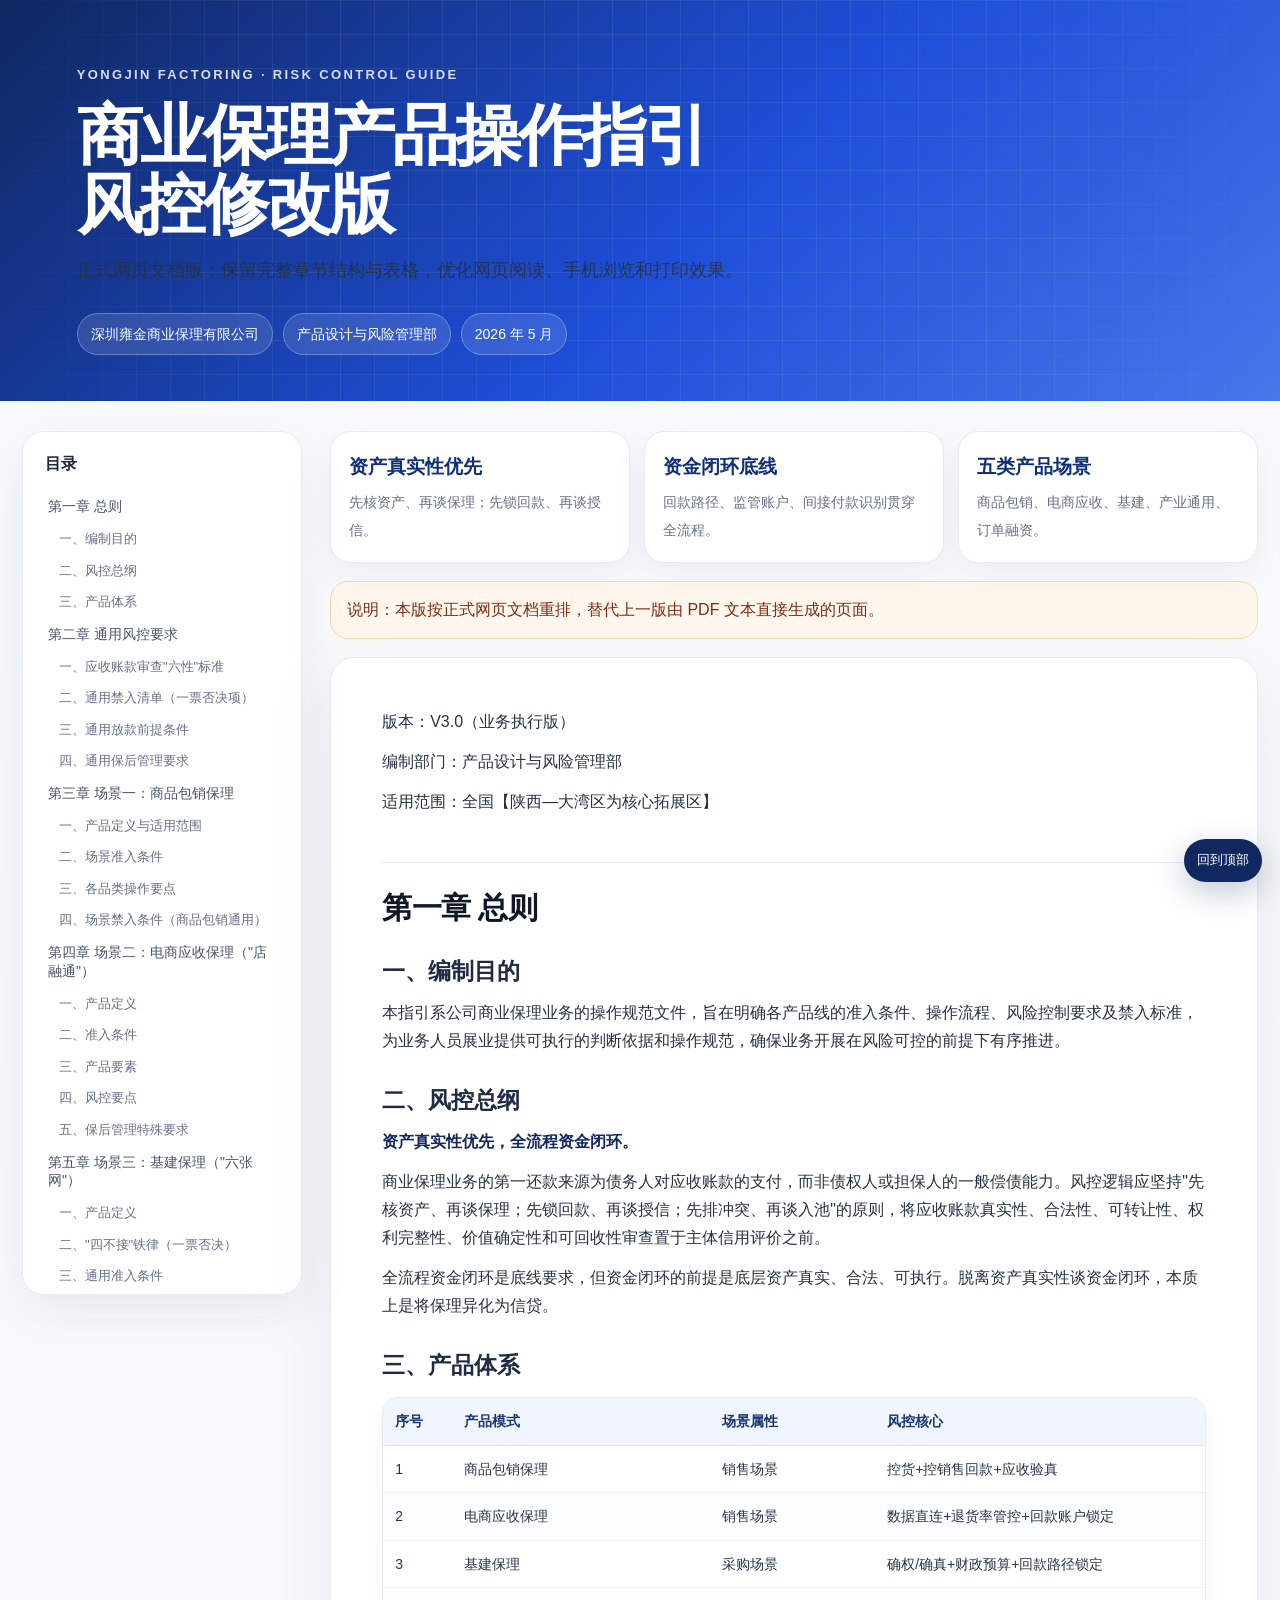
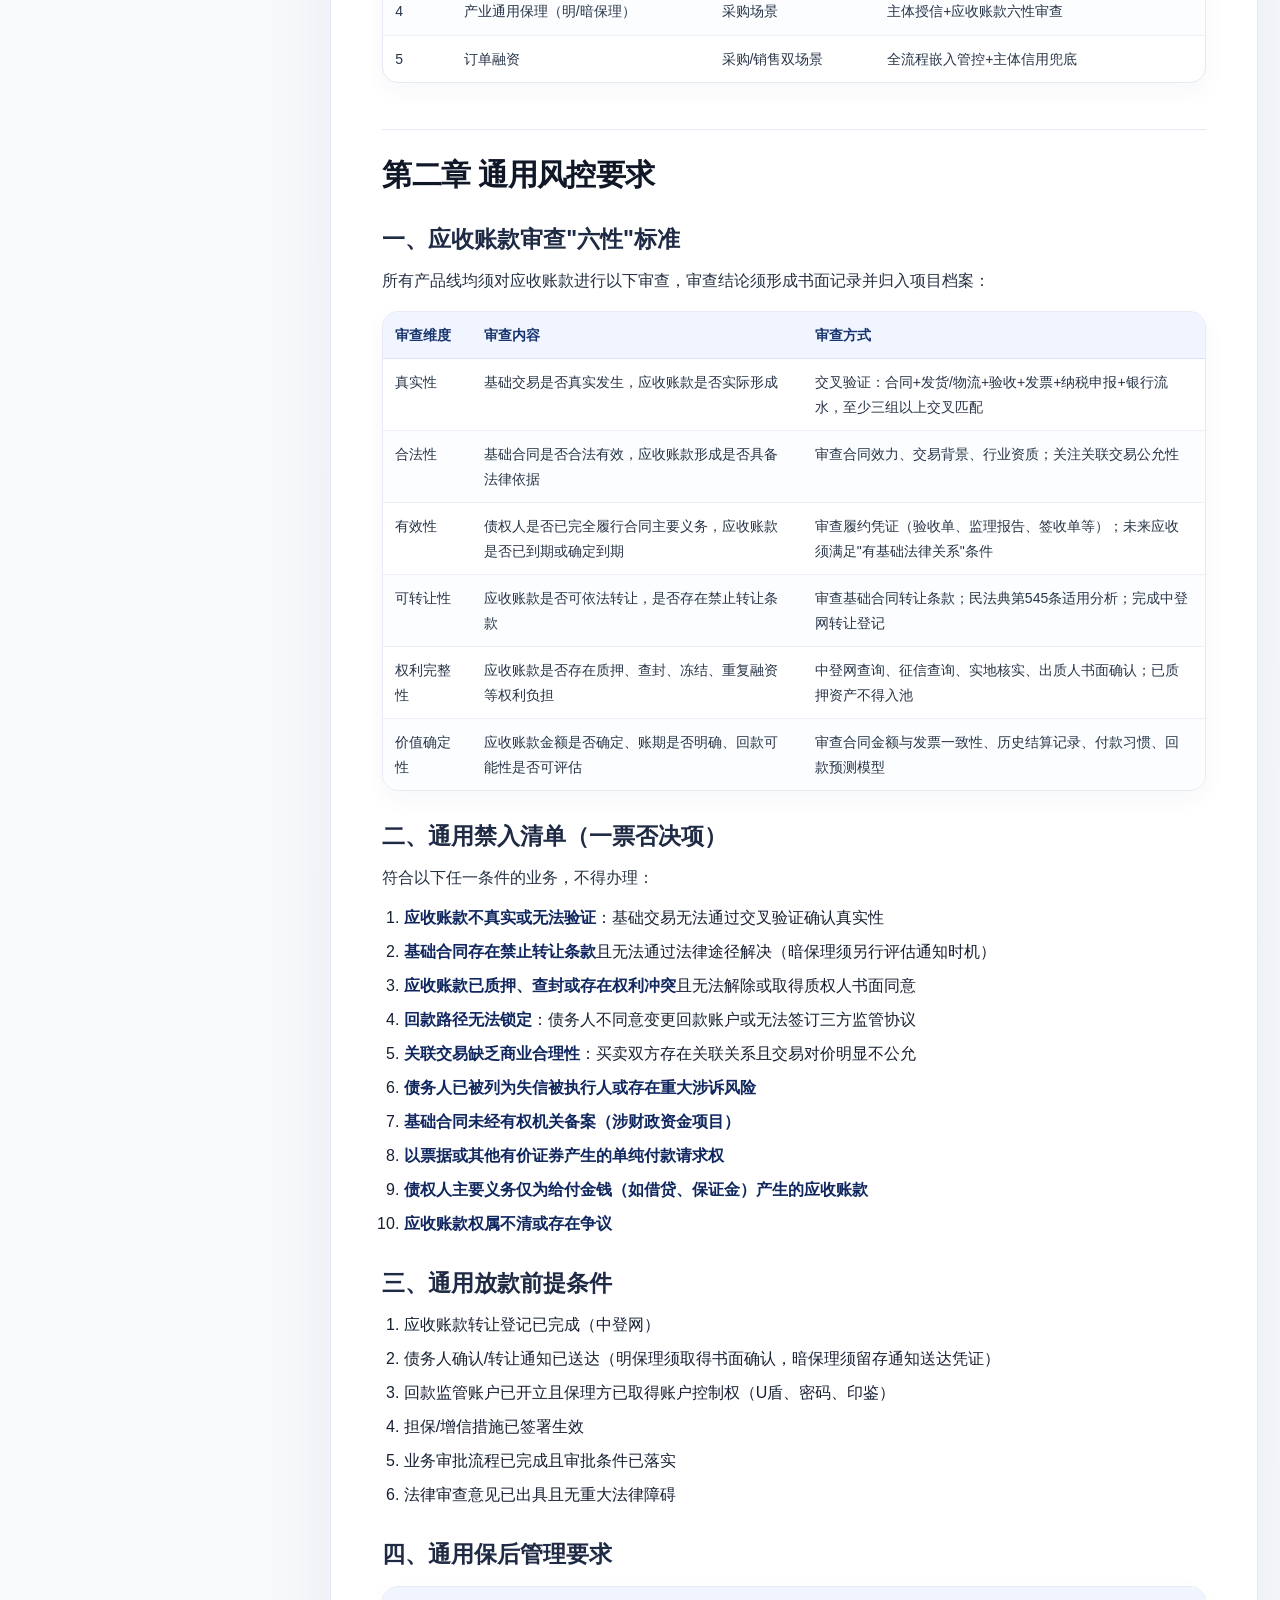
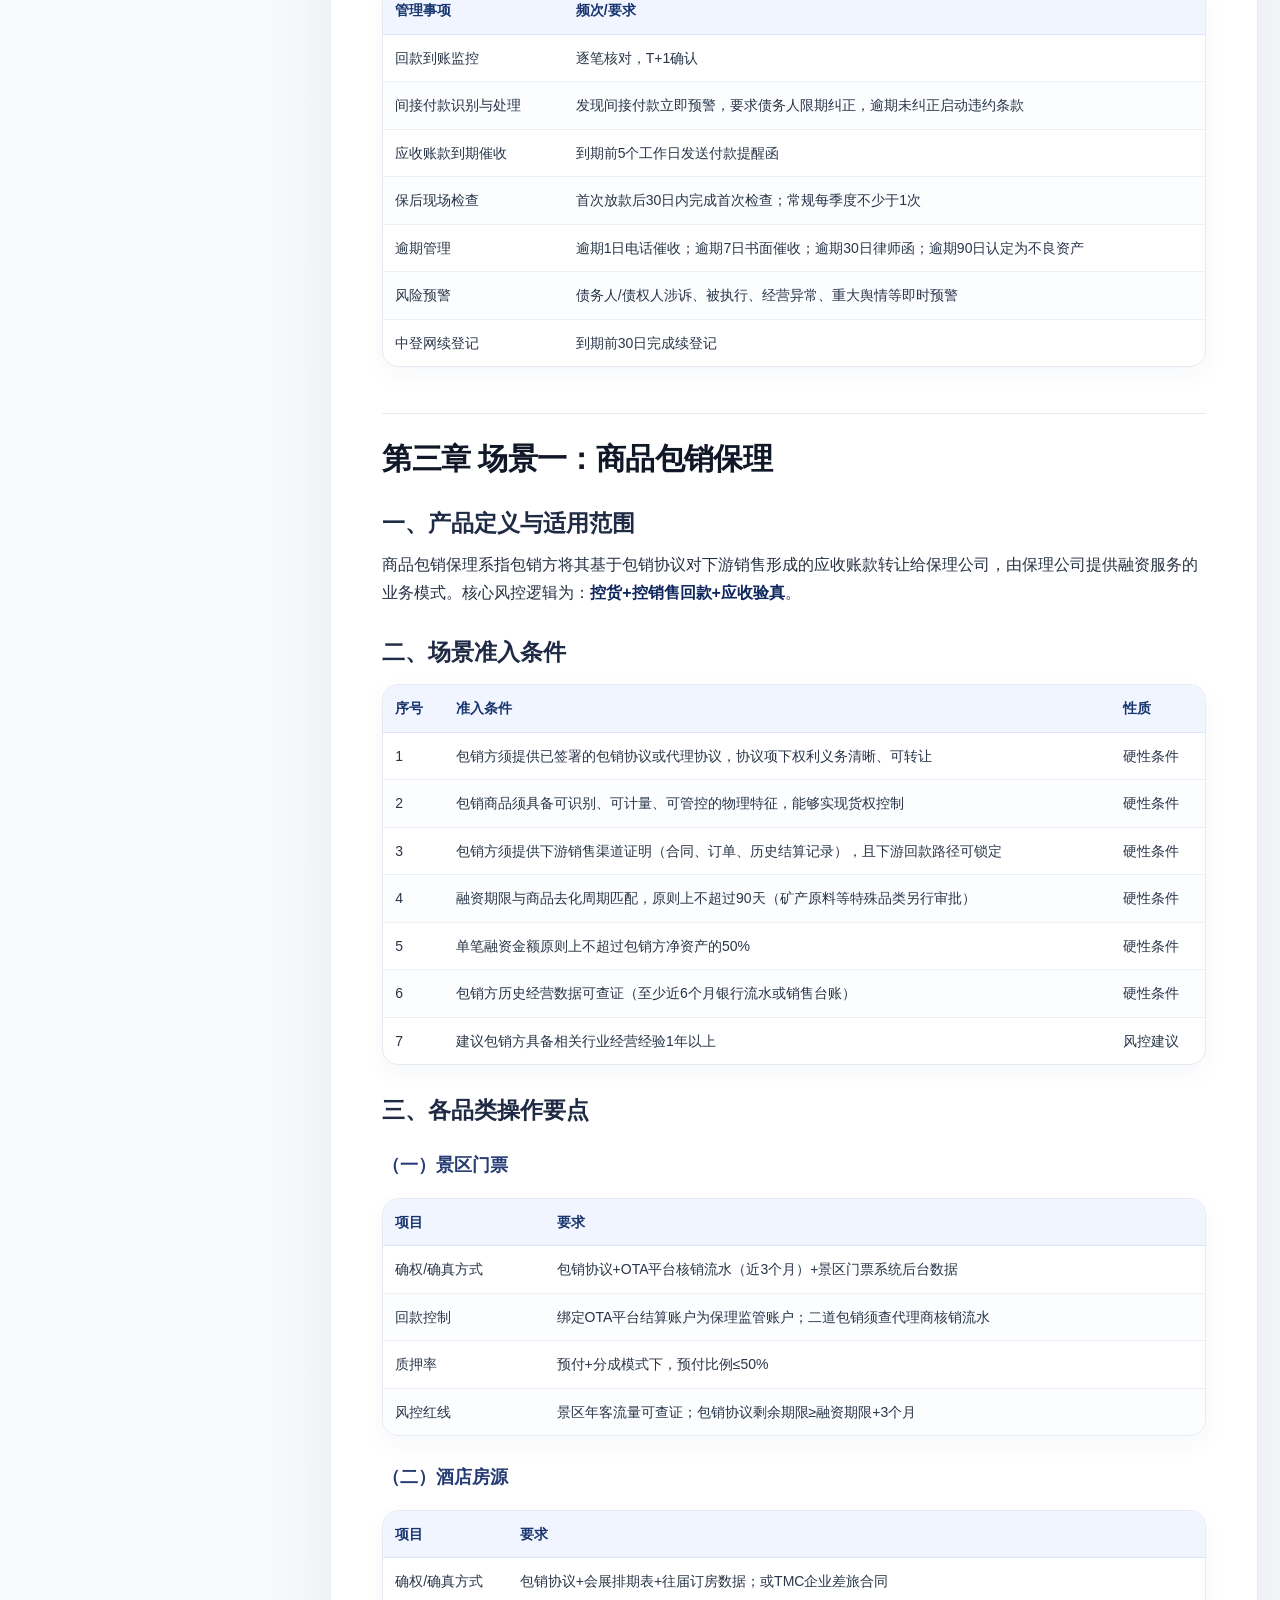
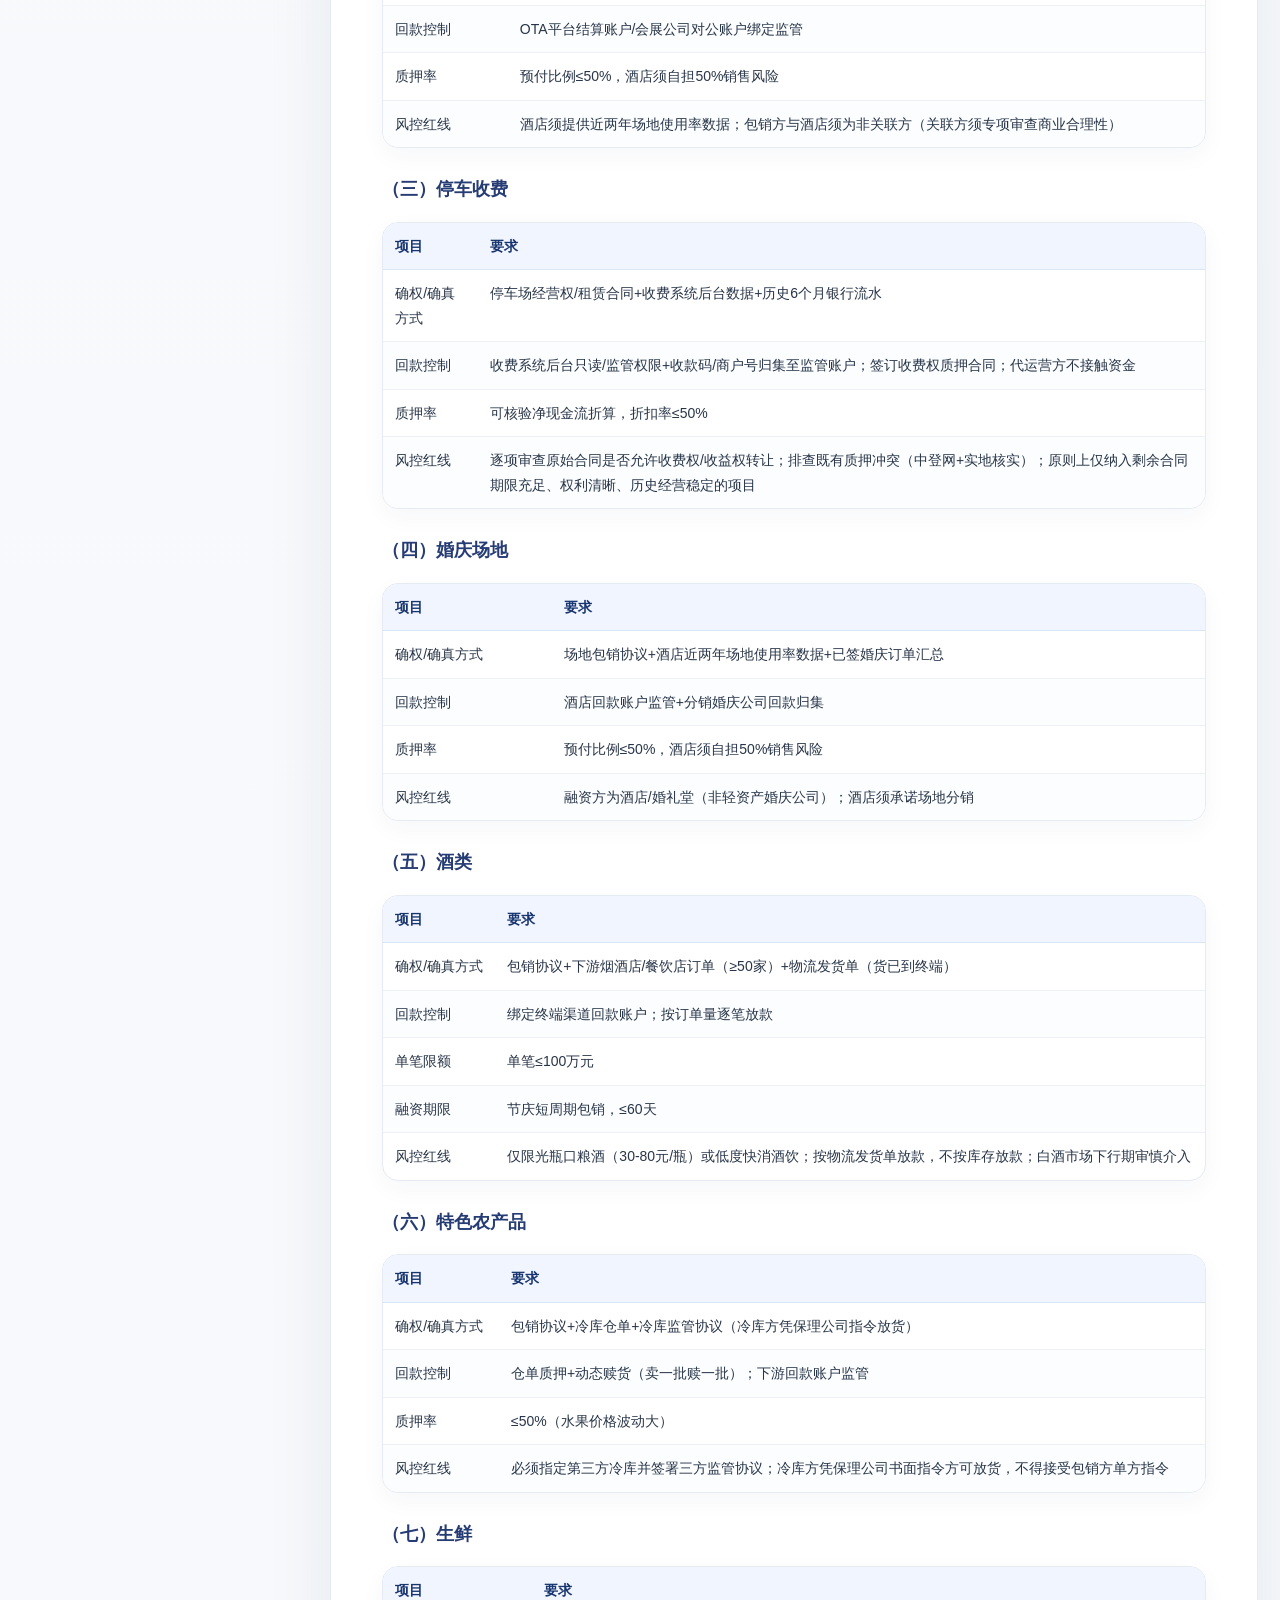
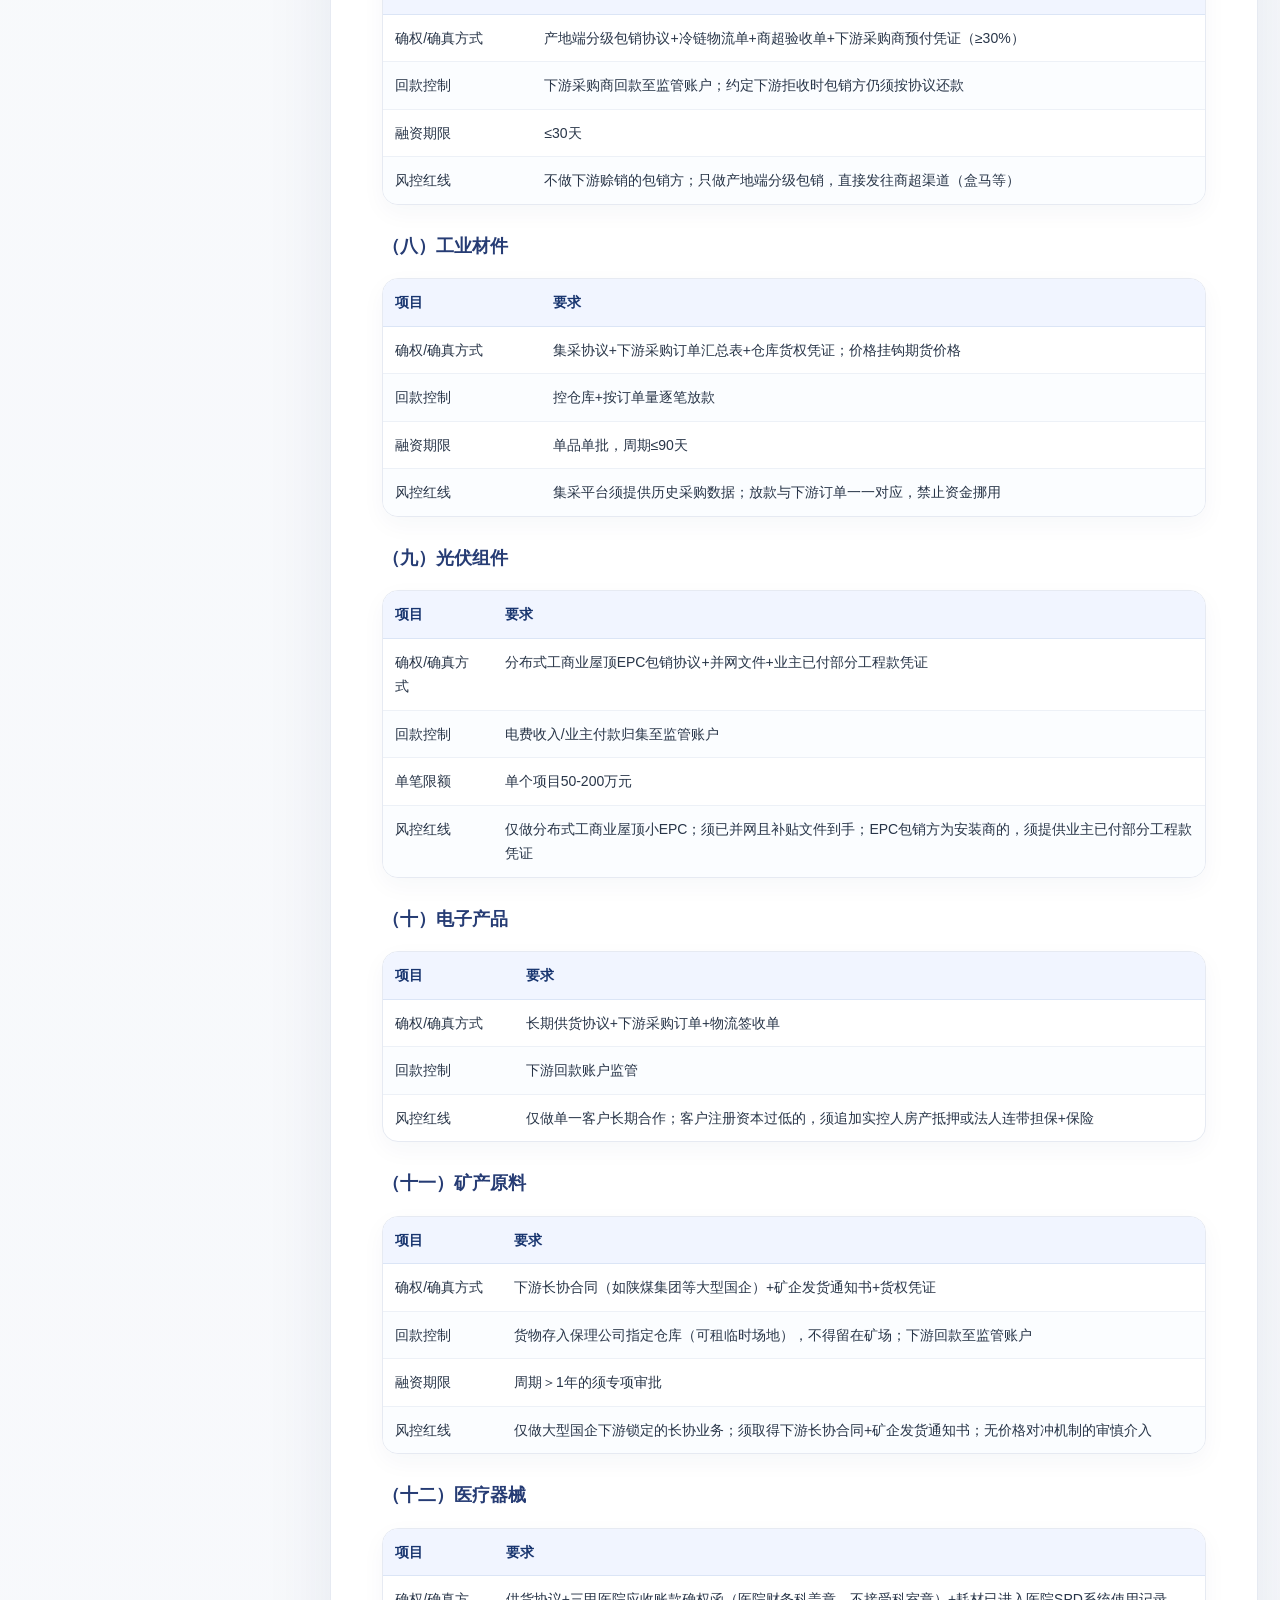
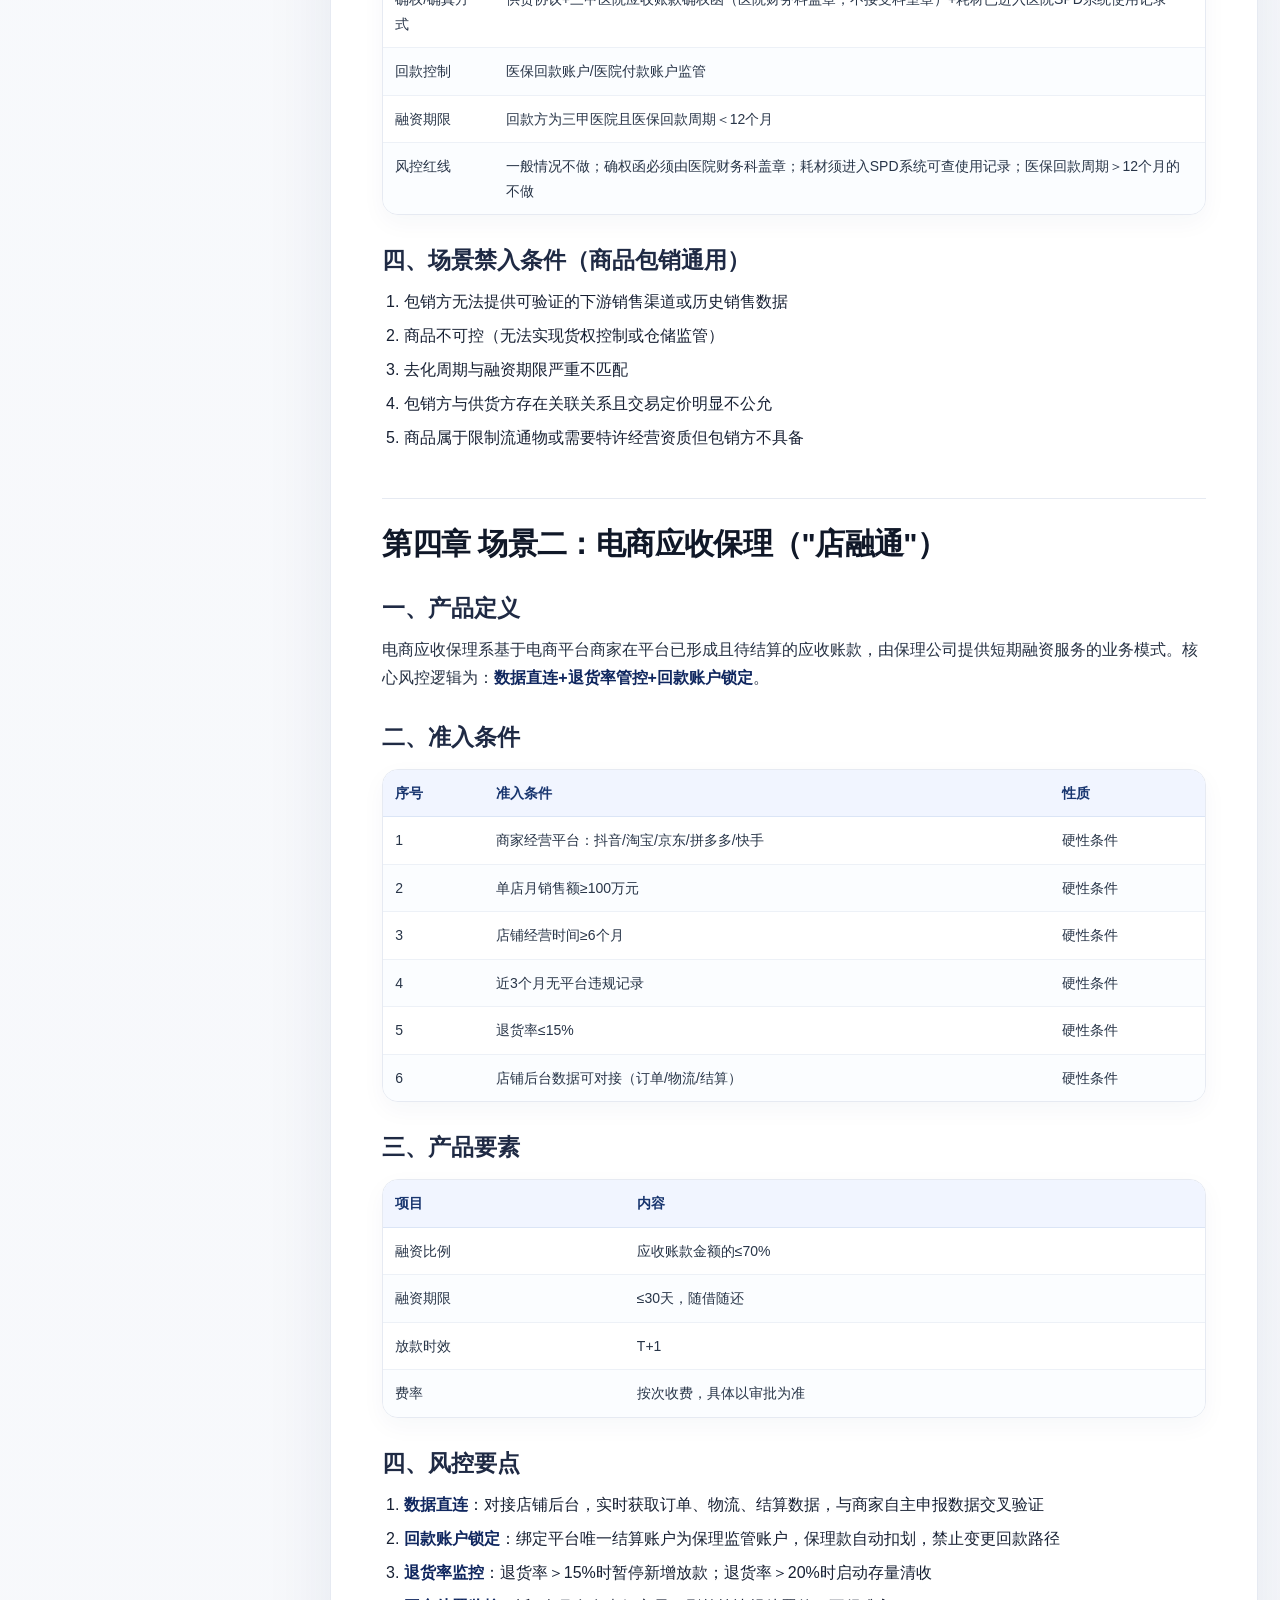
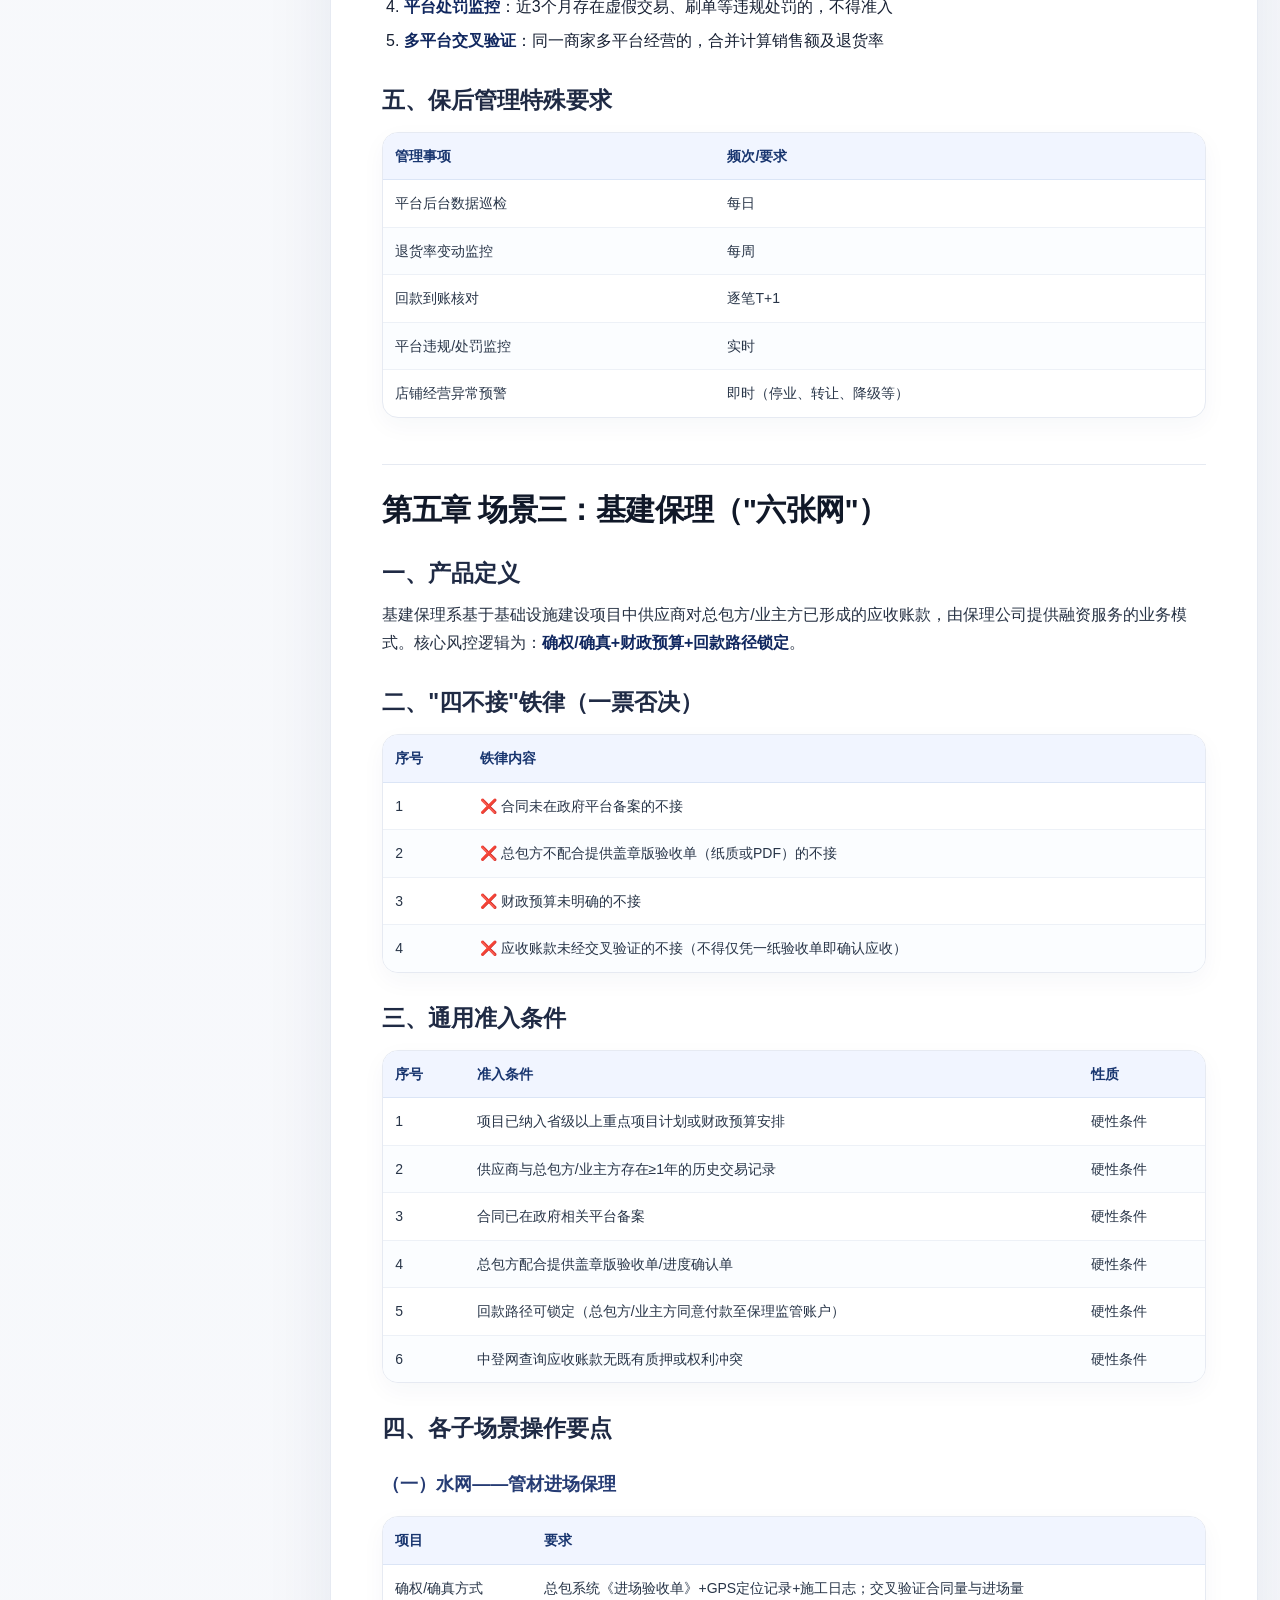
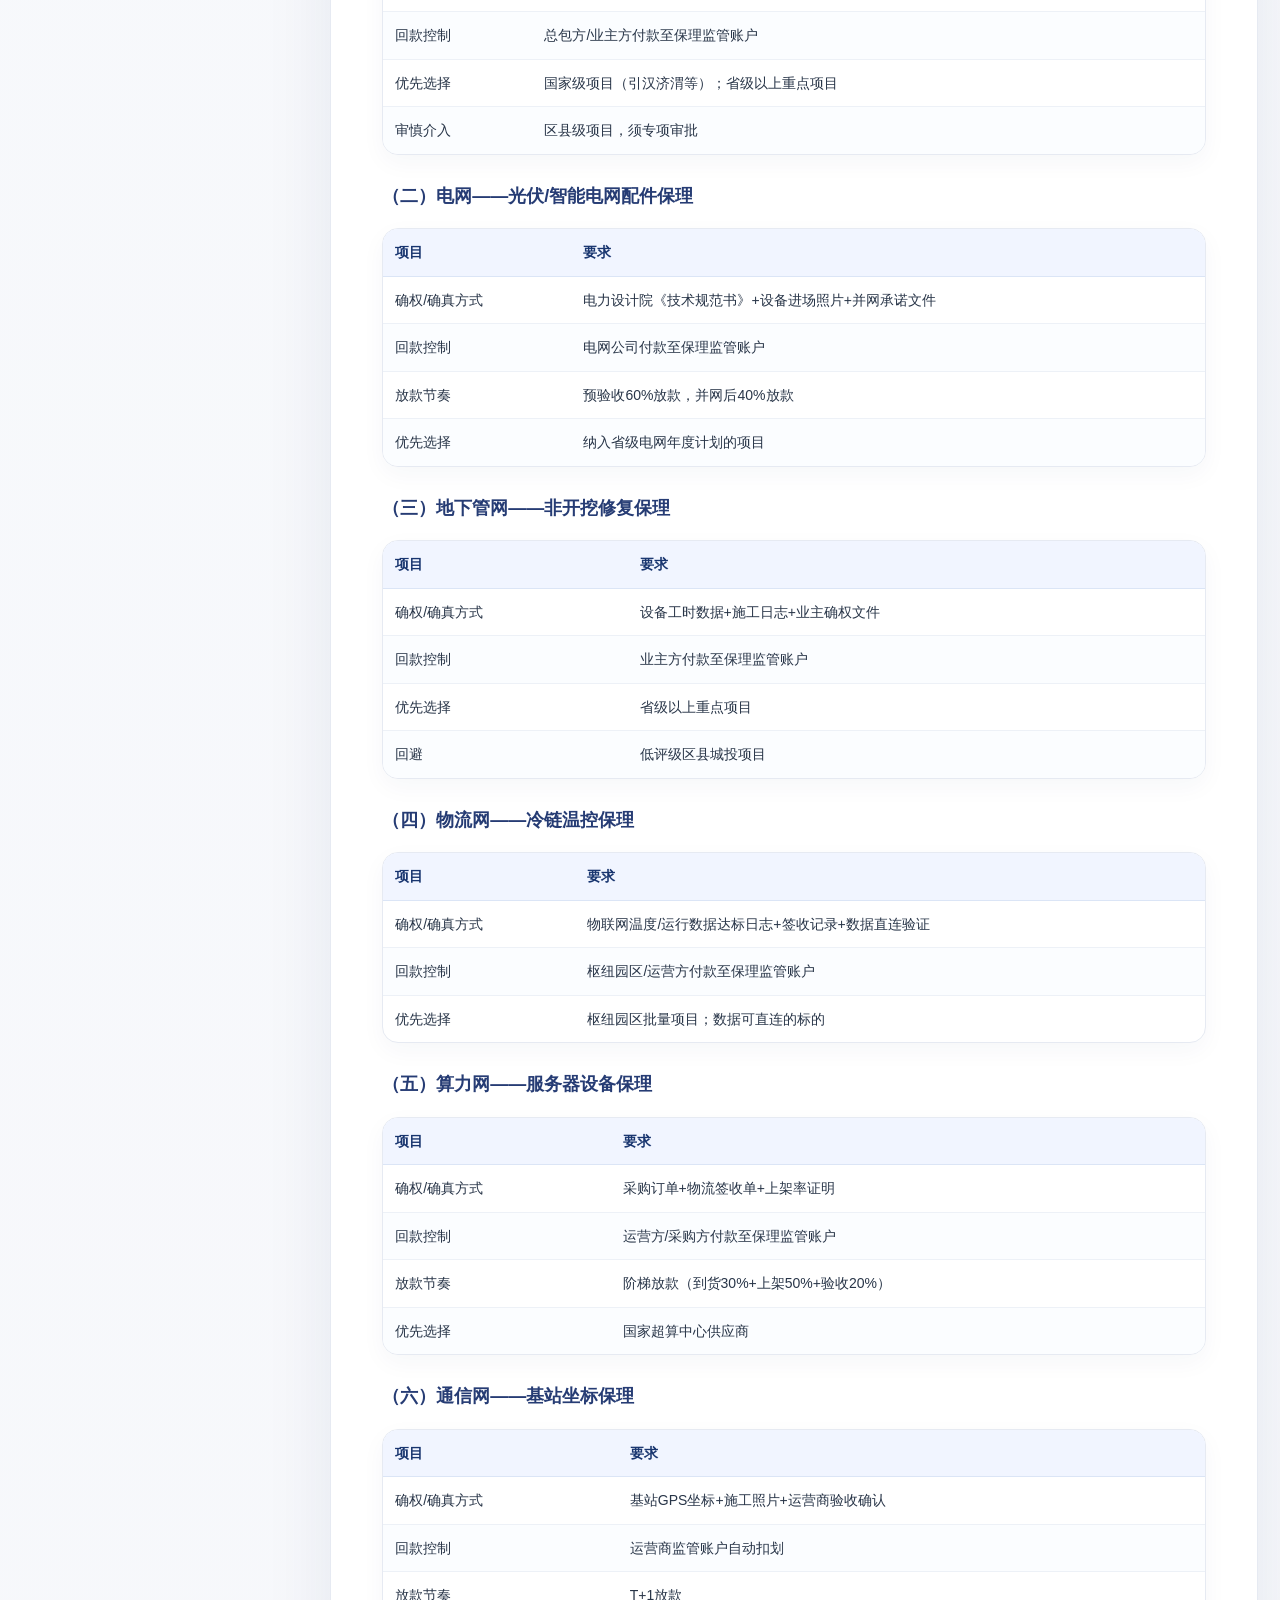
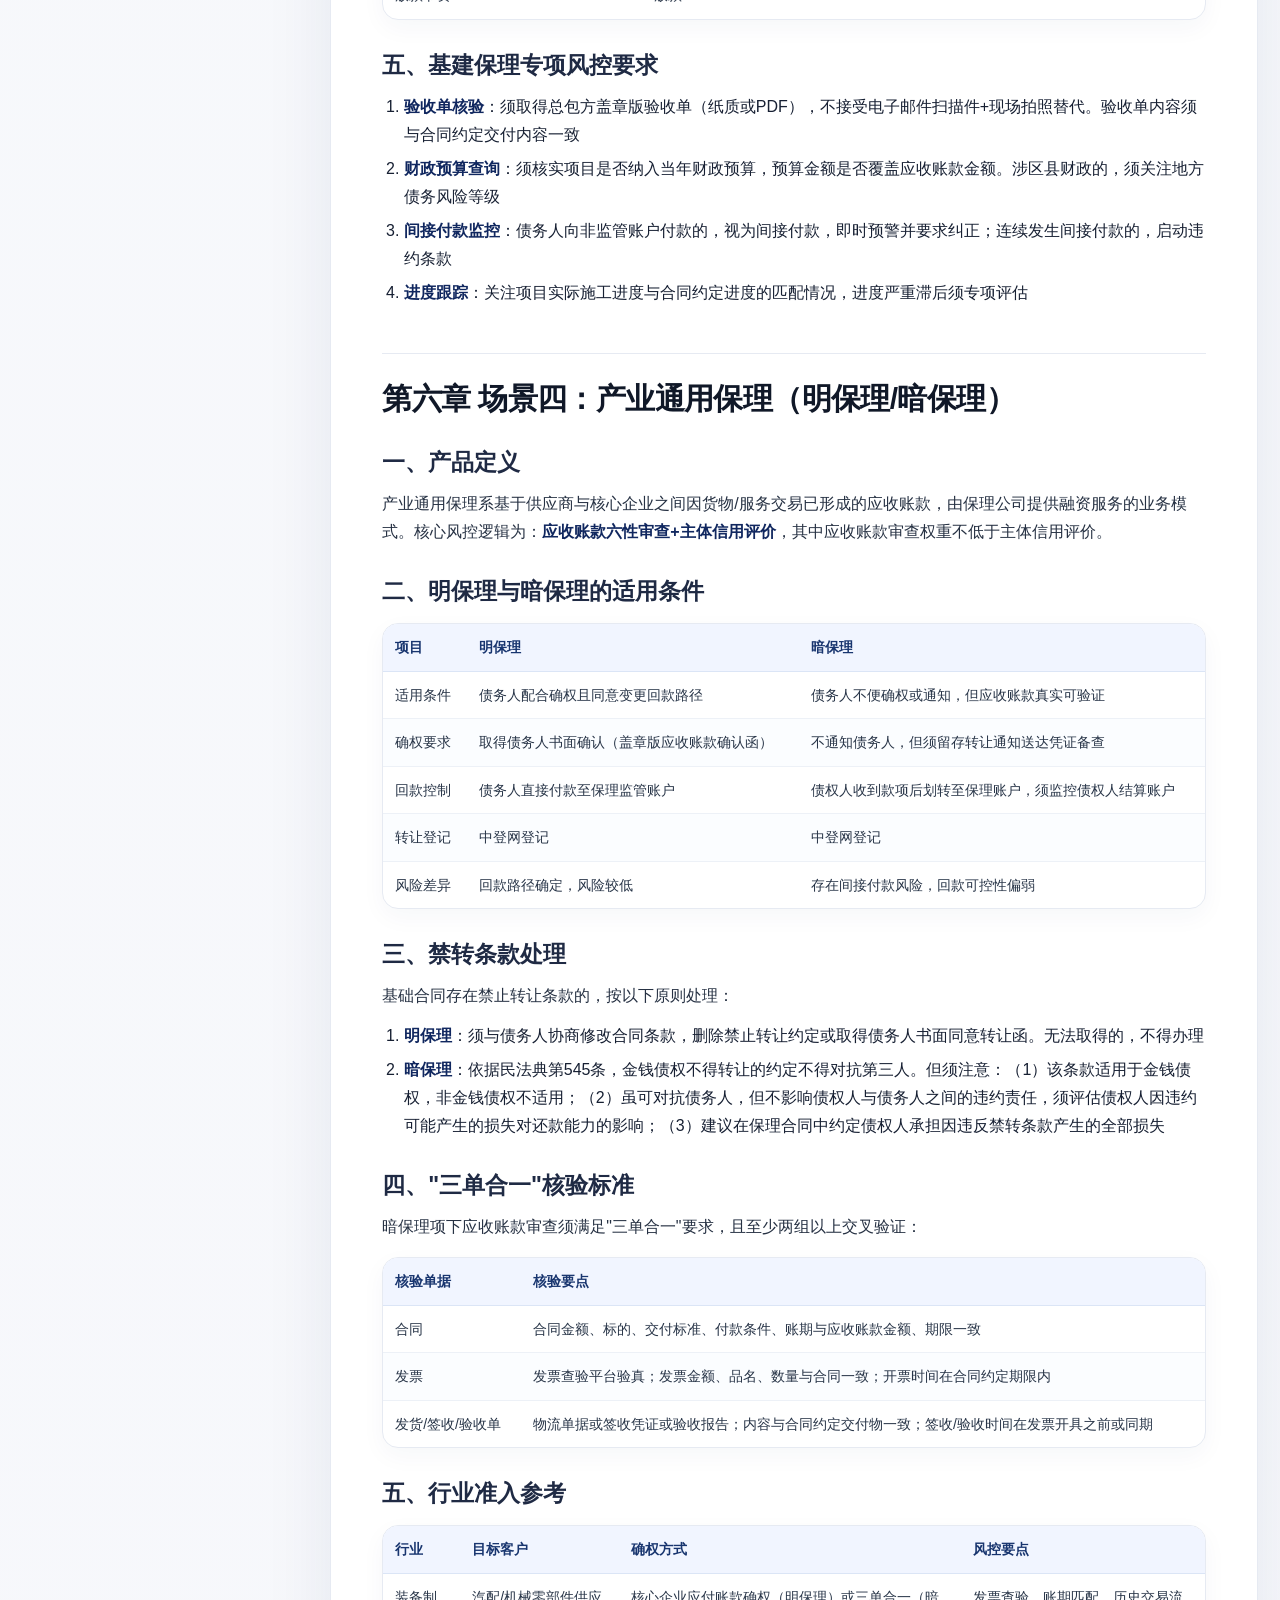
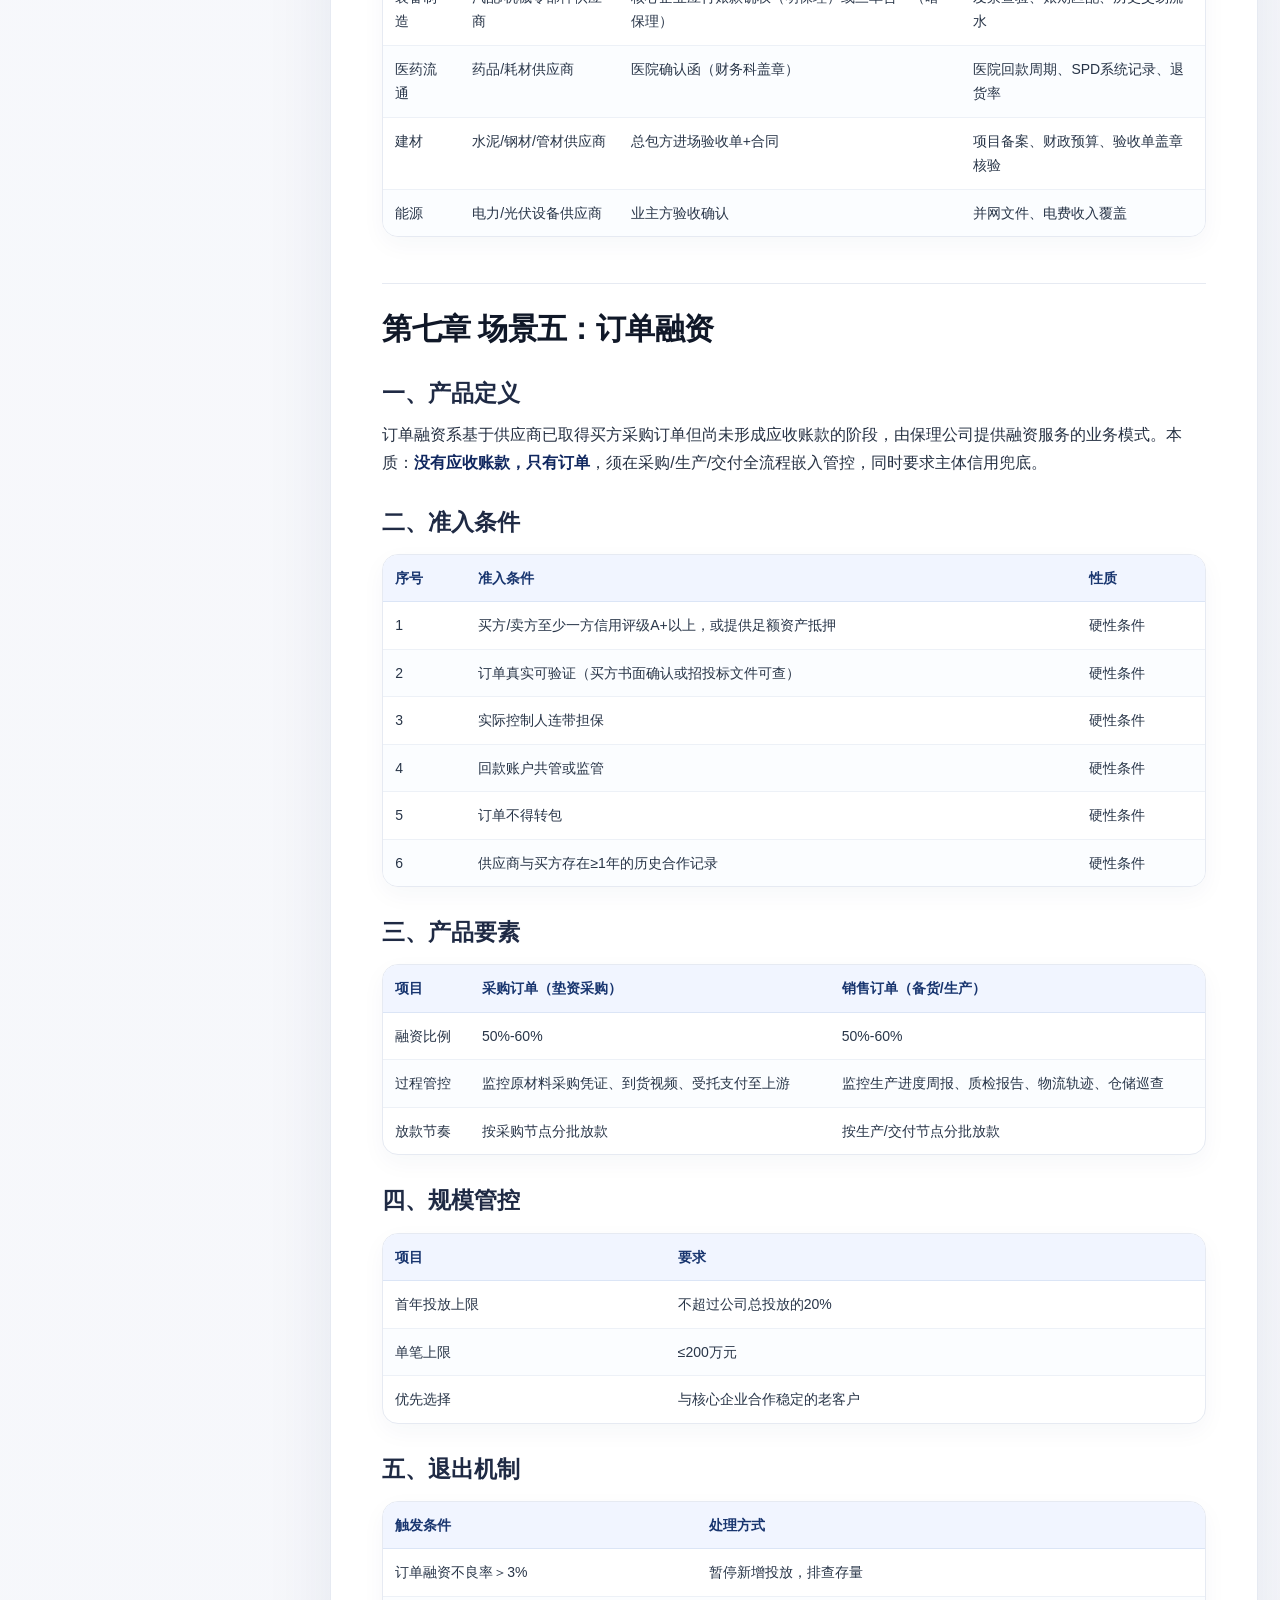
==== commit 582f619e: "Improve factoring guide page layout" ====
--- a/factoring-risk-guide/index.html
+++ b/factoring-risk-guide/index.html
@@ -4,445 +4,492 @@
 <meta charset="utf-8">
 <meta name="viewport" content="width=device-width, initial-scale=1">
 <title>商业保理产品操作指引｜风控修改版</title>
-<meta name="description" content="商业保理产品操作指引风控修改版，产品设计与风险管理部，2026年5月。">
+<meta name="description" content="商业保理产品操作指引风控修改版：覆盖产品体系、通用风控、商品包销、电商应收、基建、产业通用保理、订单融资与审批流程。">
 <style>
-:root{--bg:#f7f3e8;--paper:#fffdf7;--ink:#172033;--muted:#687084;--primary:#2344d6;--line:rgba(35,68,214,.18);--soft:#eef1ff;--warn:#9a3412;}
-*{box-sizing:border-box}html{scroll-behavior:smooth}body{margin:0;background:radial-gradient(circle at 10% 0%,#eef1ff 0,transparent 28%),linear-gradient(180deg,#f7f3e8,#fffaf0 45%,#f7f3e8);color:var(--ink);font-family:-apple-system,BlinkMacSystemFont,"Segoe UI","PingFang SC","Microsoft YaHei",Arial,sans-serif;line-height:1.78}
-.hero{padding:72px 7vw 48px;border-bottom:1px solid var(--line);position:relative;overflow:hidden}.hero:after{content:"";position:absolute;right:-120px;top:-120px;width:360px;height:360px;background:rgba(35,68,214,.08);border-radius:50%}.eyebrow{color:var(--primary);font-weight:800;letter-spacing:.16em;font-size:13px}h1{font-size:clamp(34px,6vw,64px);line-height:1.08;margin:.35em 0 .25em;letter-spacing:-.04em}.sub{font-size:18px;color:var(--muted);max-width:920px}.meta{display:flex;gap:12px;flex-wrap:wrap;margin-top:28px}.pill{border:1px solid var(--line);background:rgba(255,255,255,.58);padding:8px 13px;border-radius:999px;color:#374151;font-size:14px}
-.wrap{display:grid;grid-template-columns:minmax(220px,280px) minmax(0,1fr);gap:32px;max-width:1320px;margin:0 auto;padding:34px 24px 70px}nav{position:sticky;top:16px;align-self:start;background:rgba(255,253,247,.82);backdrop-filter:blur(12px);border:1px solid var(--line);border-radius:22px;padding:18px;box-shadow:0 18px 50px rgba(20,24,40,.06)}nav h3{margin:0 0 10px;font-size:15px}nav a{display:block;text-decoration:none;color:#475569;padding:7px 8px;border-radius:10px;font-size:14px}nav a:hover{background:var(--soft);color:var(--primary)}
-main{min-width:0}.cards{display:grid;grid-template-columns:repeat(3,minmax(0,1fr));gap:14px;margin-bottom:22px}.card{background:rgba(255,253,247,.82);border:1px solid var(--line);border-radius:22px;padding:18px;box-shadow:0 18px 50px rgba(20,24,40,.06)}.card b{display:block;color:var(--primary);font-size:20px;margin-bottom:5px}.card span{color:var(--muted);font-size:14px}
-.doc{background:var(--paper);border:1px solid var(--line);border-radius:28px;padding:34px clamp(18px,4vw,56px);box-shadow:0 24px 70px rgba(20,24,40,.08)}h2{font-size:30px;margin:38px 0 18px;padding-top:8px;border-top:1px solid var(--line);letter-spacing:-.02em}h2:first-child{border-top:0;margin-top:0}h3{font-size:23px;margin:30px 0 12px;color:#1d2a44}h4{font-size:19px;margin:24px 0 10px;color:#243b76}p{margin:10px 0;color:#222b3d}pre{white-space:pre-wrap;word-break:break-word;background:#f8fafc;border:1px solid #e5e7eb;border-radius:16px;padding:14px 16px;font-family:"SFMono-Regular",Consolas,"Microsoft YaHei",monospace;font-size:14px;line-height:1.72;color:#263143;overflow:auto}.notice{margin:0 0 22px;background:#fff7ed;border:1px solid #fed7aa;color:#7c2d12;border-radius:18px;padding:14px 16px}.footer{text-align:center;color:var(--muted);font-size:13px;padding:30px}
-@media(max-width:920px){.wrap{display:block;padding:20px 14px 48px}nav{position:relative;top:auto;margin-bottom:18px}.cards{grid-template-columns:1fr}.doc{padding:22px 16px}}
-@media print{body{background:white}.hero,nav,.cards,.footer{display:none}.wrap{display:block;padding:0}.doc{border:0;box-shadow:none;padding:0}pre{border:1px solid #ddd;background:white}}
+:root{--bg:#f6f7fb;--paper:#ffffff;--ink:#172033;--muted:#667085;--blue:#1d4ed8;--blue2:#0f2f78;--line:#e6eaf2;--soft:#eff6ff;--green:#087f5b;--orange:#b45309;}
+*{box-sizing:border-box}html{scroll-behavior:smooth}body{margin:0;background:linear-gradient(180deg,#eef4ff 0,#f8fafc 420px,#f6f7fb 100%);color:var(--ink);font-family:-apple-system,BlinkMacSystemFont,"Segoe UI","PingFang SC","Microsoft YaHei",Arial,sans-serif;line-height:1.75}
+a{color:inherit}.hero{position:relative;padding:64px 6vw 46px;overflow:hidden;background:radial-gradient(circle at 88% 10%,rgba(29,78,216,.18),transparent 28%),linear-gradient(135deg,#10275f,#1d4ed8 55%,#4776e8);color:white}.hero:before{content:"";position:absolute;inset:0;background-image:linear-gradient(rgba(255,255,255,.07) 1px,transparent 1px),linear-gradient(90deg,rgba(255,255,255,.07) 1px,transparent 1px);background-size:34px 34px;mask-image:linear-gradient(90deg,transparent,black 20%,black 80%,transparent)}.hero-inner{position:relative;max-width:1180px;margin:auto}.eyebrow{font-size:13px;font-weight:800;letter-spacing:.18em;opacity:.82;text-transform:uppercase}h1{font-size:clamp(34px,5.8vw,66px);line-height:1.05;margin:14px 0 16px;letter-spacing:-.045em}.lead{max-width:860px;font-size:18px;opacity:.9;margin:0}.meta{display:flex;flex-wrap:wrap;gap:10px;margin-top:26px}.pill{padding:8px 13px;border:1px solid rgba(255,255,255,.28);border-radius:999px;background:rgba(255,255,255,.12);backdrop-filter:blur(10px);font-size:14px}
+.layout{max-width:1320px;margin:0 auto;display:grid;grid-template-columns:280px minmax(0,1fr);gap:28px;padding:30px 22px 72px}.toc{position:sticky;top:18px;align-self:start;max-height:calc(100vh - 36px);overflow:auto;background:rgba(255,255,255,.92);border:1px solid var(--line);box-shadow:0 18px 50px rgba(16,39,95,.08);border-radius:22px;padding:16px}.toc-title{font-weight:800;margin:2px 6px 12px;color:#1f2937}.toc a{display:block;text-decoration:none;border-radius:10px;padding:7px 9px;color:#475467;font-size:14px;line-height:1.35}.toc a:hover{background:var(--soft);color:var(--blue)}.toc .lv3{padding-left:20px;font-size:13px;color:#667085}
+.quick{display:grid;grid-template-columns:repeat(3,minmax(0,1fr));gap:14px;margin-bottom:18px}.card{background:white;border:1px solid var(--line);border-radius:20px;padding:18px;box-shadow:0 12px 34px rgba(16,39,95,.06)}.card strong{display:block;font-size:19px;color:var(--blue2);margin-bottom:4px}.card span{color:var(--muted);font-size:14px}.doc{background:var(--paper);border:1px solid var(--line);border-radius:24px;padding:38px clamp(22px,4vw,58px);box-shadow:0 22px 70px rgba(16,39,95,.08)}
+h2{font-size:30px;line-height:1.25;margin:46px 0 18px;padding-top:26px;border-top:1px solid var(--line);letter-spacing:-.02em;color:#101828}h2:first-child{margin-top:0;border-top:0;padding-top:0}h3{font-size:23px;line-height:1.35;margin:30px 0 12px;color:#1f2a44}h4{font-size:18px;margin:24px 0 10px;color:#263c74}p{margin:12px 0;color:#263143}strong{color:#10275f}code{background:#eef2ff;border:1px solid #dbe4ff;border-radius:6px;padding:1px 5px}ul,ol{padding-left:1.35em;margin:10px 0 18px}li{margin:6px 0}.table-wrap{overflow:auto;margin:16px 0 26px;border:1px solid var(--line);border-radius:16px;background:white;box-shadow:0 8px 24px rgba(16,39,95,.04)}table{width:100%;border-collapse:separate;border-spacing:0;font-size:14px;min-width:680px}th{position:sticky;top:0;background:#f1f5ff;color:#18356f;text-align:left;font-weight:800;border-bottom:1px solid #dbe5f6;padding:11px 12px;white-space:nowrap}td{vertical-align:top;border-bottom:1px solid #edf1f7;padding:11px 12px;color:#283548}tr:last-child td{border-bottom:0}tbody tr:nth-child(even){background:#fbfdff}.code{background:#0b1220;color:#e5e7eb;border-radius:14px;padding:14px 16px;overflow:auto}.notice{background:#fff7ed;border:1px solid #fed7aa;color:#7c2d12;border-radius:18px;padding:14px 16px;margin-bottom:18px}.toplink{position:fixed;right:18px;bottom:18px;text-decoration:none;background:#10275f;color:#fff;padding:10px 13px;border-radius:999px;box-shadow:0 10px 30px rgba(16,39,95,.25);font-size:13px}footer{text-align:center;color:var(--muted);font-size:13px;padding:28px}
+@media(max-width:980px){.layout{display:block;padding:18px 12px 56px}.toc{position:relative;top:auto;max-height:none;margin-bottom:16px}.quick{grid-template-columns:1fr}.doc{padding:24px 16px;border-radius:18px}table{font-size:13px;min-width:620px}}
+@media print{body{background:white}.hero,.toc,.quick,.notice,.toplink,footer{display:none}.layout{display:block;padding:0}.doc{border:0;box-shadow:none;padding:0}h2{break-before:page}.table-wrap{box-shadow:none;overflow:visible}table{min-width:0;font-size:10.5pt}th{position:static}}
 </style>
 </head>
-<body>
-<header class="hero">
-  <div class="eyebrow">RISK CONTROL · PRODUCT GUIDE</div>
+<body id="top">
+<header class="hero"><div class="hero-inner">
+  <div class="eyebrow">YONGJIN FACTORING · RISK CONTROL GUIDE</div>
   <h1>商业保理产品操作指引<br>风控修改版</h1>
-  <p class="sub">面向业务执行的商业保理产品操作与风控审查页面，覆盖商品包销、电商应收、基建、产业通用保理与订单融资五类场景。</p>
-  <div class="meta"><span class="pill">修改部门：产品设计与风险管理部</span><span class="pill">适用范围：全国（陕西—大湾区为核心拓展区）</span><span class="pill">版本日期：2026 年 5 月</span></div>
-</header>
-<div class="wrap">
-<nav>
-  <h3>快速导航</h3>
-  <a href="#第一章-总则">第一章 总则</a>
-  <a href="#第二章-通用风控要求">第二章 通用风控要求</a>
-  <a href="#第三章-场景一-商品包销保理">商品包销保理</a>
-  <a href="#第四章-场景二-电商应收保理-店融通">电商应收保理</a>
-  <a href="#第五章-场景三-基建保理-六张网">基建保理</a>
-  <a href="#第六章-场景四-产业通用保理-明-暗保理">产业通用保理</a>
-  <a href="#第七章-场景五-订单融资">订单融资</a>
-  <a href="#第八章-合规审查要求">合规审查</a>
-  <a href="#第九章-审批权限与流程">审批流程</a>
-  <a href="#附录">附录</a>
-</nav>
+  <p class="lead">正式网页文档版：保留完整章节结构与表格，优化网页阅读、手机浏览和打印效果。</p>
+  <div class="meta"><span class="pill">深圳雍金商业保理有限公司</span><span class="pill">产品设计与风险管理部</span><span class="pill">2026 年 5 月</span></div>
+</div></header>
+<div class="layout">
+<aside class="toc"><div class="toc-title">目录</div><a class="lv2" href="#第一章-总则">第一章 总则</a>
+<a class="lv3" href="#一-编制目的">一、编制目的</a>
+<a class="lv3" href="#二-风控总纲">二、风控总纲</a>
+<a class="lv3" href="#三-产品体系">三、产品体系</a>
+<a class="lv2" href="#第二章-通用风控要求">第二章 通用风控要求</a>
+<a class="lv3" href="#一-应收账款审查-六性-标准">一、应收账款审查&quot;六性&quot;标准</a>
+<a class="lv3" href="#二-通用禁入清单-一票否决项">二、通用禁入清单（一票否决项）</a>
+<a class="lv3" href="#三-通用放款前提条件">三、通用放款前提条件</a>
+<a class="lv3" href="#四-通用保后管理要求">四、通用保后管理要求</a>
+<a class="lv2" href="#第三章-场景一-商品包销保理">第三章 场景一：商品包销保理</a>
+<a class="lv3" href="#一-产品定义与适用范围">一、产品定义与适用范围</a>
+<a class="lv3" href="#二-场景准入条件">二、场景准入条件</a>
+<a class="lv3" href="#三-各品类操作要点">三、各品类操作要点</a>
+<a class="lv3" href="#四-场景禁入条件-商品包销通用">四、场景禁入条件（商品包销通用）</a>
+<a class="lv2" href="#第四章-场景二-电商应收保理-店融通">第四章 场景二：电商应收保理（&quot;店融通&quot;）</a>
+<a class="lv3" href="#一-产品定义">一、产品定义</a>
+<a class="lv3" href="#二-准入条件">二、准入条件</a>
+<a class="lv3" href="#三-产品要素">三、产品要素</a>
+<a class="lv3" href="#四-风控要点">四、风控要点</a>
+<a class="lv3" href="#五-保后管理特殊要求">五、保后管理特殊要求</a>
+<a class="lv2" href="#第五章-场景三-基建保理-六张网">第五章 场景三：基建保理（&quot;六张网&quot;）</a>
+<a class="lv3" href="#一-产品定义">一、产品定义</a>
+<a class="lv3" href="#二-四不接-铁律-一票否决">二、&quot;四不接&quot;铁律（一票否决）</a>
+<a class="lv3" href="#三-通用准入条件">三、通用准入条件</a>
+<a class="lv3" href="#四-各子场景操作要点">四、各子场景操作要点</a>
+<a class="lv3" href="#五-基建保理专项风控要求">五、基建保理专项风控要求</a>
+<a class="lv2" href="#第六章-场景四-产业通用保理-明保理-暗保理">第六章 场景四：产业通用保理（明保理/暗保理）</a>
+<a class="lv3" href="#一-产品定义">一、产品定义</a>
+<a class="lv3" href="#二-明保理与暗保理的适用条件">二、明保理与暗保理的适用条件</a>
+<a class="lv3" href="#三-禁转条款处理">三、禁转条款处理</a>
+<a class="lv3" href="#四-三单合一-核验标准">四、&quot;三单合一&quot;核验标准</a>
+<a class="lv3" href="#五-行业准入参考">五、行业准入参考</a>
+<a class="lv2" href="#第七章-场景五-订单融资">第七章 场景五：订单融资</a>
+<a class="lv3" href="#一-产品定义">一、产品定义</a>
+<a class="lv3" href="#二-准入条件">二、准入条件</a>
+<a class="lv3" href="#三-产品要素">三、产品要素</a>
+<a class="lv3" href="#四-规模管控">四、规模管控</a>
+<a class="lv3" href="#五-退出机制">五、退出机制</a>
+<a class="lv3" href="#六-风险警示">六、风险警示</a>
+<a class="lv2" href="#第八章-合规审查要求">第八章 合规审查要求</a>
+<a class="lv3" href="#一-合规审查要点">一、合规审查要点</a>
+<a class="lv3" href="#二-法律审查专项要求">二、法律审查专项要求</a>
+<a class="lv2" href="#第九章-审批权限与流程">第九章 审批权限与流程</a>
+<a class="lv3" href="#一-审批权限">一、审批权限</a>
+<a class="lv3" href="#二-审批流程">二、审批流程</a>
+<a class="lv2" href="#附录">附录</a>
+<a class="lv3" href="#附录一-项目申报材料清单">附录一：项目申报材料清单</a>
+<a class="lv3" href="#附录二-应收账款确认函模板要点">附录二：应收账款确认函模板要点</a>
+<a class="lv3" href="#附录三-禁入行业-主体清单">附录三：禁入行业/主体清单</a></aside>
 <main>
-<section class="cards">
-  <div class="card"><b>资产真实性优先</b><span>先核资产，再谈保理；先排冲突，再谈入池。</span></div>
-  <div class="card"><b>资金闭环管控</b><span>回款账户锁定、监管账户控制、间接付款预警。</span></div>
-  <div class="card"><b>六性审查</b><span>真实性、合法性、有效性、可转让性、权利完整性、价值确定性。</span></div>
+<section class="quick">
+  <div class="card"><strong>资产真实性优先</strong><span>先核资产、再谈保理；先锁回款、再谈授信。</span></div>
+  <div class="card"><strong>资金闭环底线</strong><span>回款路径、监管账户、间接付款识别贯穿全流程。</span></div>
+  <div class="card"><strong>五类产品场景</strong><span>商品包销、电商应收、基建、产业通用、订单融资。</span></div>
 </section>
-<div class="notice">说明：本页面由 PDF《商业保理产品操作指引_风控修改版》转换生成，用于网页阅读与打印。若需正式制度文本，请以源 PDF/盖章版本为准。</div>
-<article class="doc">
-<h2 id="商业保理产品操作指引">商业保理产品操作指引</h2>
-<p>风控修改版</p>
-<p>修改部门：产品设计与风险管理部</p>
-<p>适用范围：全国（陕西—大湾区为核心拓展区）</p>
-<p>版本日期：2026 年 5 月</p>
-<p>目录</p>
-<h2 id="商业保理产品操作指引">商业保理产品操作指引</h2>
-<p>修改部门：产品设计与风险管理部</p>
+<div class="notice">说明：本版按正式网页文档重排，替代上一版由 PDF 文本直接生成的页面。</div>
+<article class="doc"><p>版本：V3.0（业务执行版）</p>
+<p>编制部门：产品设计与风险管理部</p>
 <p>适用范围：全国【陕西—大湾区为核心拓展区】</p>
 <h2 id="第一章-总则">第一章 总则</h2>
 <h3 id="一-编制目的">一、编制目的</h3>
 <p>本指引系公司商业保理业务的操作规范文件，旨在明确各产品线的准入条件、操作流程、风险控制要求及禁入标准，为业务人员展业提供可执行的判断依据和操作规范，确保业务开展在风险可控的前提下有序推进。</p>
 <h3 id="二-风控总纲">二、风控总纲</h3>
-<p>资产真实性优先，全流程资金闭环。</p>
-<p>商业保理业务的第一还款来源为债务人对应收账款的支付，而非债权人或担保人的一般偿债能力。风控逻辑应坚持”先核资产、再谈保理；先锁回款、再谈授信；先排冲突、再谈入池”的原则，将应收账款真实性、合法性、可转让性、权利完整性、价值确定性和可回收性审查置于主体信用评价之前。</p>
+<p><strong>资产真实性优先，全流程资金闭环。</strong></p>
+<p>商业保理业务的第一还款来源为债务人对应收账款的支付，而非债权人或担保人的一般偿债能力。风控逻辑应坚持&quot;先核资产、再谈保理；先锁回款、再谈授信；先排冲突、再谈入池&quot;的原则，将应收账款真实性、合法性、可转让性、权利完整性、价值确定性和可回收性审查置于主体信用评价之前。</p>
 <p>全流程资金闭环是底线要求，但资金闭环的前提是底层资产真实、合法、可执行。脱离资产真实性谈资金闭环，本质上是将保理异化为信贷。</p>
 <h3 id="三-产品体系">三、产品体系</h3>
-<pre>序号            产品模式      场景属性            风控核心</pre>
-<pre>1      商品包销保理          销售场景       控货+控销售回款+应收验真
-2      电商应收保理          销售场景       数据直连+退货率管控+回款账户锁定
-3      基建保理            采购场景       确权/确真+财政预算+回款路径锁定
-4      产业通用保理（明/暗保理）   采购场景       主体授信+应收账款六性审查
-5      订单融资            采购/销售双场景   全流程嵌入管控+主体信用兜底</pre>
+<div class="table-wrap"><table><thead><tr><th>序号</th><th>产品模式</th><th>场景属性</th><th>风控核心</th></tr></thead><tbody>
+<tr><td>1</td><td>商品包销保理</td><td>销售场景</td><td>控货+控销售回款+应收验真</td></tr>
+<tr><td>2</td><td>电商应收保理</td><td>销售场景</td><td>数据直连+退货率管控+回款账户锁定</td></tr>
+<tr><td>3</td><td>基建保理</td><td>采购场景</td><td>确权/确真+财政预算+回款路径锁定</td></tr>
+<tr><td>4</td><td>产业通用保理（明/暗保理）</td><td>采购场景</td><td>主体授信+应收账款六性审查</td></tr>
+<tr><td>5</td><td>订单融资</td><td>采购/销售双场景</td><td>全流程嵌入管控+主体信用兜底</td></tr>
+</tbody></table></div>
 <h2 id="第二章-通用风控要求">第二章 通用风控要求</h2>
-<h3 id="一-应收账款审查-六性-标准">一、应收账款审查”六性”标准</h3>
+<h3 id="一-应收账款审查-六性-标准">一、应收账款审查&quot;六性&quot;标准</h3>
 <p>所有产品线均须对应收账款进行以下审查，审查结论须形成书面记录并归入项目档案：</p>
-<pre>审查维度            审查内容                    审查方式
-基础交易是否真实发生，应收账款是否    交叉验证：合同+发货/物流+验收+发票+纳税申报</pre>
-<p>真实性</p>
-<pre>实际形成                 +银行流水，至少三组以上交叉匹配
-基础合同是否合法有效，应收账款形成    审查合同效力、交易背景、行业资质；关注关联</pre>
-<p>合法性</p>
-<pre>是否具备法律依据             交易公允性
-债权人是否已完全履行合同主要义务，    审查履约凭证（验收单、监理报告、签收单</pre>
-<p>有效性</p>
-<pre>应收账款是否已到期或确定到期       等）；未来应收须满足”有基础法律关系”条件
-应收账款是否可依法转让，是否存在禁    审查基础合同转让条款；民法典第 545 条适用分</pre>
-<p>可转让性</p>
-<pre>止转让条款                析；完成中登网转让登记
-应收账款是否存在质押、查封、冻结、    中登网查询、征信查询、实地核实、出质人书面</pre>
-<p>权利完整性</p>
-<pre>重复融资等权利负担            确认；已质押资产不得入池
-应收账款金额是否确定、账期是否明     审查合同金额与发票一致性、历史结算记录、付</pre>
-<p>价值确定性</p>
-<pre>确、回款可能性是否可评估         款习惯、回款预测模型</pre>
+<div class="table-wrap"><table><thead><tr><th>审查维度</th><th>审查内容</th><th>审查方式</th></tr></thead><tbody>
+<tr><td>真实性</td><td>基础交易是否真实发生，应收账款是否实际形成</td><td>交叉验证：合同+发货/物流+验收+发票+纳税申报+银行流水，至少三组以上交叉匹配</td></tr>
+<tr><td>合法性</td><td>基础合同是否合法有效，应收账款形成是否具备法律依据</td><td>审查合同效力、交易背景、行业资质；关注关联交易公允性</td></tr>
+<tr><td>有效性</td><td>债权人是否已完全履行合同主要义务，应收账款是否已到期或确定到期</td><td>审查履约凭证（验收单、监理报告、签收单等）；未来应收须满足&quot;有基础法律关系&quot;条件</td></tr>
+<tr><td>可转让性</td><td>应收账款是否可依法转让，是否存在禁止转让条款</td><td>审查基础合同转让条款；民法典第545条适用分析；完成中登网转让登记</td></tr>
+<tr><td>权利完整性</td><td>应收账款是否存在质押、查封、冻结、重复融资等权利负担</td><td>中登网查询、征信查询、实地核实、出质人书面确认；已质押资产不得入池</td></tr>
+<tr><td>价值确定性</td><td>应收账款金额是否确定、账期是否明确、回款可能性是否可评估</td><td>审查合同金额与发票一致性、历史结算记录、付款习惯、回款预测模型</td></tr>
+</tbody></table></div>
 <h3 id="二-通用禁入清单-一票否决项">二、通用禁入清单（一票否决项）</h3>
 <p>符合以下任一条件的业务，不得办理：</p>
-<pre>1.   • 应收账款不真实或无法验证：基础交易无法通过交叉验证确认真实性
-2.   • 基础合同存在禁止转让条款且无法通过法律途径解决（暗保理须另行评估通知时机）
-3.   • 应收账款已质押、查封或存在权利冲突且无法解除或取得质权人书面同意
-4.   • 回款路径无法锁定：债务人不同意变更回款账户或无法签订三方监管协议
-5.   • 关联交易缺乏商业合理性：买卖双方存在关联关系且交易对价明显不公允
-6.   • 债务人已被列为失信被执行人或存在重大涉诉风险
-7.   • 基础合同未经有权机关备案（涉财政资金项目）
-8.   • 以票据或其他有价证券产生的单纯付款请求权
-9.   • 债权人主要义务仅为给付金钱（如借贷、保证金）产生的应收账款</pre>
-<p>10. • 应收账款权属不清或存在争议</p>
+<ol>
+<li><strong>应收账款不真实或无法验证</strong>：基础交易无法通过交叉验证确认真实性</li>
+<li><strong>基础合同存在禁止转让条款</strong>且无法通过法律途径解决（暗保理须另行评估通知时机）</li>
+<li><strong>应收账款已质押、查封或存在权利冲突</strong>且无法解除或取得质权人书面同意</li>
+<li><strong>回款路径无法锁定</strong>：债务人不同意变更回款账户或无法签订三方监管协议</li>
+<li><strong>关联交易缺乏商业合理性</strong>：买卖双方存在关联关系且交易对价明显不公允</li>
+<li><strong>债务人已被列为失信被执行人或存在重大涉诉风险</strong></li>
+<li><strong>基础合同未经有权机关备案（涉财政资金项目）</strong></li>
+<li><strong>以票据或其他有价证券产生的单纯付款请求权</strong></li>
+<li><strong>债权人主要义务仅为给付金钱（如借贷、保证金）产生的应收账款</strong></li>
+<li><strong>应收账款权属不清或存在争议</strong></li>
+</ol>
 <h3 id="三-通用放款前提条件">三、通用放款前提条件</h3>
-<pre>1.   • 应收账款转让登记已完成（中登网）
-2.   • 债务人确认/转让通知已送达（明保理须取得书面确认，暗保理须留存通知送达凭证）
-3.   • 回款监管账户已开立且保理方已取得账户控制权（U 盾、密码、印鉴）
-4.   • 担保/增信措施已签署生效
-5.   • 业务审批流程已完成且审批条件已落实</pre>
-<pre>6.    • 法律审查意见已出具且无重大法律障碍</pre>
+<ol>
+<li>应收账款转让登记已完成（中登网）</li>
+<li>债务人确认/转让通知已送达（明保理须取得书面确认，暗保理须留存通知送达凭证）</li>
+<li>回款监管账户已开立且保理方已取得账户控制权（U盾、密码、印鉴）</li>
+<li>担保/增信措施已签署生效</li>
+<li>业务审批流程已完成且审批条件已落实</li>
+<li>法律审查意见已出具且无重大法律障碍</li>
+</ol>
 <h3 id="四-通用保后管理要求">四、通用保后管理要求</h3>
-<pre>管理事项                           频次/要求
-回款到账监控        逐笔核对，T+1 确认</pre>
-<p>间接付款识别与处发现间接付款立即预警，要求债务人限期纠正，逾期未纠正启动违约条款理</p>
-<pre>应收账款到期催收          到期前 5 个工作日发送付款提醒函
-保后现场检查        首次放款后 30 日内完成首次检查；常规每季度不少于 1 次</pre>
-<p>逾期 1 日电话催收；逾期 7 日书面催收；逾期 30 日律师函；逾期 90 日认定为不良资逾期管理产</p>
-<pre>风险预警     债务人/债权人涉诉、被执行、经营异常、重大舆情等即时预警
-中登网续登记        到期前 30 日完成续登记</pre>
+<div class="table-wrap"><table><thead><tr><th>管理事项</th><th>频次/要求</th></tr></thead><tbody>
+<tr><td>回款到账监控</td><td>逐笔核对，T+1确认</td></tr>
+<tr><td>间接付款识别与处理</td><td>发现间接付款立即预警，要求债务人限期纠正，逾期未纠正启动违约条款</td></tr>
+<tr><td>应收账款到期催收</td><td>到期前5个工作日发送付款提醒函</td></tr>
+<tr><td>保后现场检查</td><td>首次放款后30日内完成首次检查；常规每季度不少于1次</td></tr>
+<tr><td>逾期管理</td><td>逾期1日电话催收；逾期7日书面催收；逾期30日律师函；逾期90日认定为不良资产</td></tr>
+<tr><td>风险预警</td><td>债务人/债权人涉诉、被执行、经营异常、重大舆情等即时预警</td></tr>
+<tr><td>中登网续登记</td><td>到期前30日完成续登记</td></tr>
+</tbody></table></div>
 <h2 id="第三章-场景一-商品包销保理">第三章 场景一：商品包销保理</h2>
 <h3 id="一-产品定义与适用范围">一、产品定义与适用范围</h3>
-<p>商品包销保理系指包销方将其基于包销协议对下游销售形成的应收账款转让给保理公司，由保理公司提供融资服务的业务模式。核心风控逻辑为：控货+控销售回款+应收验真。</p>
+<p>商品包销保理系指包销方将其基于包销协议对下游销售形成的应收账款转让给保理公司，由保理公司提供融资服务的业务模式。核心风控逻辑为：<strong>控货+控销售回款+应收验真</strong>。</p>
 <h3 id="二-场景准入条件">二、场景准入条件</h3>
-<pre>序号                              准入条件                        性质
-1          包销方须提供已签署的包销协议或代理协议，协议项下权利义务清晰、可转让             硬性条件
-2              包销商品须具备可识别、可计量、可管控的物理特征，能够实现货权控制           硬性条件</pre>
-<p>包销方须提供下游销售渠道证明（合同、订单、历史结算记录），且下游回款路径可锁</p>
-<pre>3                                                         硬性条件</pre>
-<p>定</p>
-<pre>4        融资期限与商品去化周期匹配，原则上不超过 90 天（矿产原料等特殊品类另行审批）         硬性条件
-5                   单笔融资金额原则上不超过包销方净资产的 50%               硬性条件
-6               包销方历史经营数据可查证（至少近 6 个月银行流水或销售台账）           硬性条件
-7                    建议包销方具备相关行业经营经验 1 年以上                风控建议</pre>
+<div class="table-wrap"><table><thead><tr><th>序号</th><th>准入条件</th><th>性质</th></tr></thead><tbody>
+<tr><td>1</td><td>包销方须提供已签署的包销协议或代理协议，协议项下权利义务清晰、可转让</td><td>硬性条件</td></tr>
+<tr><td>2</td><td>包销商品须具备可识别、可计量、可管控的物理特征，能够实现货权控制</td><td>硬性条件</td></tr>
+<tr><td>3</td><td>包销方须提供下游销售渠道证明（合同、订单、历史结算记录），且下游回款路径可锁定</td><td>硬性条件</td></tr>
+<tr><td>4</td><td>融资期限与商品去化周期匹配，原则上不超过90天（矿产原料等特殊品类另行审批）</td><td>硬性条件</td></tr>
+<tr><td>5</td><td>单笔融资金额原则上不超过包销方净资产的50%</td><td>硬性条件</td></tr>
+<tr><td>6</td><td>包销方历史经营数据可查证（至少近6个月银行流水或销售台账）</td><td>硬性条件</td></tr>
+<tr><td>7</td><td>建议包销方具备相关行业经营经验1年以上</td><td>风控建议</td></tr>
+</tbody></table></div>
 <h3 id="三-各品类操作要点">三、各品类操作要点</h3>
 <h4 id="一-景区门票">（一）景区门票</h4>
-<pre>项目                             要求
-确权/确真方式          包销协议+OTA 平台核销流水（近 3 个月）+景区门票系统后台数据
-回款控制         绑定 OTA 平台结算账户为保理监管账户；二道包销须查代理商核销流水
-质押率      预付+分成模式下，预付比例≤50%
-风控红线         景区年客流量可查证；包销协议剩余期限≥融资期限+3 个月</pre>
+<div class="table-wrap"><table><thead><tr><th>项目</th><th>要求</th></tr></thead><tbody>
+<tr><td>确权/确真方式</td><td>包销协议+OTA平台核销流水（近3个月）+景区门票系统后台数据</td></tr>
+<tr><td>回款控制</td><td>绑定OTA平台结算账户为保理监管账户；二道包销须查代理商核销流水</td></tr>
+<tr><td>质押率</td><td>预付+分成模式下，预付比例≤50%</td></tr>
+<tr><td>风控红线</td><td>景区年客流量可查证；包销协议剩余期限≥融资期限+3个月</td></tr>
+</tbody></table></div>
 <h4 id="二-酒店房源">（二）酒店房源</h4>
-<pre>项目                               要求</pre>
-<p>确权/确真方包销协议+会展排期表+往届订房数据；或 TMC 企业差旅合同式</p>
-<pre>回款控制     OTA 平台结算账户/会展公司对公账户绑定监管
-质押率      预付比例≤50%，酒店须自担 50%销售风险</pre>
-<p>酒店须提供近两年场地使用率数据；包销方与酒店须为非关联方（关联方须专项审查商业合风控红线理性）</p>
+<div class="table-wrap"><table><thead><tr><th>项目</th><th>要求</th></tr></thead><tbody>
+<tr><td>确权/确真方式</td><td>包销协议+会展排期表+往届订房数据；或TMC企业差旅合同</td></tr>
+<tr><td>回款控制</td><td>OTA平台结算账户/会展公司对公账户绑定监管</td></tr>
+<tr><td>质押率</td><td>预付比例≤50%，酒店须自担50%销售风险</td></tr>
+<tr><td>风控红线</td><td>酒店须提供近两年场地使用率数据；包销方与酒店须为非关联方（关联方须专项审查商业合理性）</td></tr>
+</tbody></table></div>
 <h4 id="三-停车收费">（三）停车收费</h4>
-<pre>项目                                要求</pre>
-<p>确权/确真停车场经营权/租赁合同+收费系统后台数据+历史 6 个月银行流水方式收费系统后台只读/监管权限+收款码/商户号归集至监管账户；签订收费权质押合同；代运营回款控制方不接触资金</p>
-<pre>质押率     可核验净现金流折算，折扣率≤50%</pre>
-<p>逐项审查原始合同是否允许收费权/收益权转让；排查既有质押冲突（中登网+实地核实）；原风控红线则上仅纳入剩余合同期限充足、权利清晰、历史经营稳定的项目</p>
+<div class="table-wrap"><table><thead><tr><th>项目</th><th>要求</th></tr></thead><tbody>
+<tr><td>确权/确真方式</td><td>停车场经营权/租赁合同+收费系统后台数据+历史6个月银行流水</td></tr>
+<tr><td>回款控制</td><td>收费系统后台只读/监管权限+收款码/商户号归集至监管账户；签订收费权质押合同；代运营方不接触资金</td></tr>
+<tr><td>质押率</td><td>可核验净现金流折算，折扣率≤50%</td></tr>
+<tr><td>风控红线</td><td>逐项审查原始合同是否允许收费权/收益权转让；排查既有质押冲突（中登网+实地核实）；原则上仅纳入剩余合同期限充足、权利清晰、历史经营稳定的项目</td></tr>
+</tbody></table></div>
 <h4 id="四-婚庆场地">（四）婚庆场地</h4>
-<pre>项目                               要求
-确权/确真方式     场地包销协议+酒店近两年场地使用率数据+已签婚庆订单汇总
-回款控制       酒店回款账户监管+分销婚庆公司回款归集
-质押率       预付比例≤50%，酒店须自担 50%销售风险
-风控红线       融资方为酒店/婚礼堂（非轻资产婚庆公司）；酒店须承诺场地分销</pre>
+<div class="table-wrap"><table><thead><tr><th>项目</th><th>要求</th></tr></thead><tbody>
+<tr><td>确权/确真方式</td><td>场地包销协议+酒店近两年场地使用率数据+已签婚庆订单汇总</td></tr>
+<tr><td>回款控制</td><td>酒店回款账户监管+分销婚庆公司回款归集</td></tr>
+<tr><td>质押率</td><td>预付比例≤50%，酒店须自担50%销售风险</td></tr>
+<tr><td>风控红线</td><td>融资方为酒店/婚礼堂（非轻资产婚庆公司）；酒店须承诺场地分销</td></tr>
+</tbody></table></div>
 <h4 id="五-酒类">（五）酒类</h4>
-<pre>项目                                要求</pre>
-<p>确权/确真方包销协议+下游烟酒店/餐饮店订单（≥50 家）+物流发货单（货已到终端）式</p>
-<pre>回款控制     绑定终端渠道回款账户；按订单量逐笔放款
-单笔限额     单笔≤100 万元
-融资期限     节庆短周期包销，≤60 天</pre>
-<p>仅限光瓶口粮酒（30-80 元/瓶）或低度快消酒饮；按物流发货单放款，不按库存放款；白酒风控红线市场下行期审慎介入</p>
+<div class="table-wrap"><table><thead><tr><th>项目</th><th>要求</th></tr></thead><tbody>
+<tr><td>确权/确真方式</td><td>包销协议+下游烟酒店/餐饮店订单（≥50家）+物流发货单（货已到终端）</td></tr>
+<tr><td>回款控制</td><td>绑定终端渠道回款账户；按订单量逐笔放款</td></tr>
+<tr><td>单笔限额</td><td>单笔≤100万元</td></tr>
+<tr><td>融资期限</td><td>节庆短周期包销，≤60天</td></tr>
+<tr><td>风控红线</td><td>仅限光瓶口粮酒（30-80元/瓶）或低度快消酒饮；按物流发货单放款，不按库存放款；白酒市场下行期审慎介入</td></tr>
+</tbody></table></div>
 <h4 id="六-特色农产品">（六）特色农产品</h4>
-<pre>项目                               要求</pre>
-<p>确权/确真方包销协议+冷库仓单+冷库监管协议（冷库方凭保理公司指令放货）式</p>
-<pre>回款控制     仓单质押+动态赎货（卖一批赎一批）；下游回款账户监管
-质押率     ≤50%（水果价格波动大）</pre>
-<p>必须指定第三方冷库并签署三方监管协议；冷库方凭保理公司书面指令方可放货，不得接受风控红线包销方单方指令</p>
+<div class="table-wrap"><table><thead><tr><th>项目</th><th>要求</th></tr></thead><tbody>
+<tr><td>确权/确真方式</td><td>包销协议+冷库仓单+冷库监管协议（冷库方凭保理公司指令放货）</td></tr>
+<tr><td>回款控制</td><td>仓单质押+动态赎货（卖一批赎一批）；下游回款账户监管</td></tr>
+<tr><td>质押率</td><td>≤50%（水果价格波动大）</td></tr>
+<tr><td>风控红线</td><td>必须指定第三方冷库并签署三方监管协议；冷库方凭保理公司书面指令方可放货，不得接受包销方单方指令</td></tr>
+</tbody></table></div>
 <h4 id="七-生鲜">（七）生鲜</h4>
-<pre>项目                               要求
-确权/确真方式     产地端分级包销协议+冷链物流单+商超验收单+下游采购商预付凭证（≥30%）
-回款控制       下游采购商回款至监管账户；约定下游拒收时包销方仍须按协议还款
-融资期限       ≤30 天
-风控红线       不做下游赊销的包销方；只做产地端分级包销，直接发往商超渠道（盒马等）</pre>
+<div class="table-wrap"><table><thead><tr><th>项目</th><th>要求</th></tr></thead><tbody>
+<tr><td>确权/确真方式</td><td>产地端分级包销协议+冷链物流单+商超验收单+下游采购商预付凭证（≥30%）</td></tr>
+<tr><td>回款控制</td><td>下游采购商回款至监管账户；约定下游拒收时包销方仍须按协议还款</td></tr>
+<tr><td>融资期限</td><td>≤30天</td></tr>
+<tr><td>风控红线</td><td>不做下游赊销的包销方；只做产地端分级包销，直接发往商超渠道（盒马等）</td></tr>
+</tbody></table></div>
 <h4 id="八-工业材件">（八）工业材件</h4>
-<pre>项目                              要求
-确权/确真方式     集采协议+下游采购订单汇总表+仓库货权凭证；价格挂钩期货价格
-回款控制       控仓库+按订单量逐笔放款
-融资期限       单品单批，周期≤90 天
-风控红线       集采平台须提供历史采购数据；放款与下游订单一一对应，禁止资金挪用</pre>
+<div class="table-wrap"><table><thead><tr><th>项目</th><th>要求</th></tr></thead><tbody>
+<tr><td>确权/确真方式</td><td>集采协议+下游采购订单汇总表+仓库货权凭证；价格挂钩期货价格</td></tr>
+<tr><td>回款控制</td><td>控仓库+按订单量逐笔放款</td></tr>
+<tr><td>融资期限</td><td>单品单批，周期≤90天</td></tr>
+<tr><td>风控红线</td><td>集采平台须提供历史采购数据；放款与下游订单一一对应，禁止资金挪用</td></tr>
+</tbody></table></div>
 <h4 id="九-光伏组件">（九）光伏组件</h4>
-<pre>项目                               要求</pre>
-<p>确权/确真分布式工商业屋顶 EPC 包销协议+并网文件+业主已付部分工程款凭证方式</p>
-<pre>回款控制     电费收入/业主付款归集至监管账户
-单笔限额     单个项目 50-200 万元</pre>
-<p>仅做分布式工商业屋顶小 EPC；须已并网且补贴文件到手；EPC 包销方为安装商的，须提供业风控红线主已付部分工程款凭证</p>
+<div class="table-wrap"><table><thead><tr><th>项目</th><th>要求</th></tr></thead><tbody>
+<tr><td>确权/确真方式</td><td>分布式工商业屋顶EPC包销协议+并网文件+业主已付部分工程款凭证</td></tr>
+<tr><td>回款控制</td><td>电费收入/业主付款归集至监管账户</td></tr>
+<tr><td>单笔限额</td><td>单个项目50-200万元</td></tr>
+<tr><td>风控红线</td><td>仅做分布式工商业屋顶小EPC；须已并网且补贴文件到手；EPC包销方为安装商的，须提供业主已付部分工程款凭证</td></tr>
+</tbody></table></div>
 <h4 id="十-电子产品">（十）电子产品</h4>
-<pre>项目                              要求</pre>
-<p>确权/确真方长期供货协议+下游采购订单+物流签收单式</p>
-<pre>回款控制     下游回款账户监管</pre>
-<p>仅做单一客户长期合作；客户注册资本过低的，须追加实控人房产抵押或法人连带担保+保风控红线险</p>
+<div class="table-wrap"><table><thead><tr><th>项目</th><th>要求</th></tr></thead><tbody>
+<tr><td>确权/确真方式</td><td>长期供货协议+下游采购订单+物流签收单</td></tr>
+<tr><td>回款控制</td><td>下游回款账户监管</td></tr>
+<tr><td>风控红线</td><td>仅做单一客户长期合作；客户注册资本过低的，须追加实控人房产抵押或法人连带担保+保险</td></tr>
+</tbody></table></div>
 <h4 id="十一-矿产原料">（十一）矿产原料</h4>
-<pre>项目                               要求</pre>
-<p>确权/确真方下游长协合同（如陕煤集团等大型国企）+矿企发货通知书+货权凭证式</p>
-<pre>回款控制     货物存入保理公司指定仓库（可租临时场地），不得留在矿场；下游回款至监管账户
-融资期限     周期＞1 年的须专项审批</pre>
-<p>仅做大型国企下游锁定的长协业务；须取得下游长协合同+矿企发货通知书；无价格对冲机风控红线制的审慎介入</p>
+<div class="table-wrap"><table><thead><tr><th>项目</th><th>要求</th></tr></thead><tbody>
+<tr><td>确权/确真方式</td><td>下游长协合同（如陕煤集团等大型国企）+矿企发货通知书+货权凭证</td></tr>
+<tr><td>回款控制</td><td>货物存入保理公司指定仓库（可租临时场地），不得留在矿场；下游回款至监管账户</td></tr>
+<tr><td>融资期限</td><td>周期＞1年的须专项审批</td></tr>
+<tr><td>风控红线</td><td>仅做大型国企下游锁定的长协业务；须取得下游长协合同+矿企发货通知书；无价格对冲机制的审慎介入</td></tr>
+</tbody></table></div>
 <h4 id="十二-医疗器械">（十二）医疗器械</h4>
-<pre>项目                                 要求
-确权/确真   供货协议+三甲医院应收账款确权函（医院财务科盖章，不接受科室章）+耗材已进入医院 SPD
-方式     系统使用记录
-回款控制    医保回款账户/医院付款账户监管
-融资期限    回款方为三甲医院且医保回款周期＜12 个月</pre>
-<p>一般情况不做；确权函必须由医院财务科盖章；耗材须进入 SPD 系统可查使用记录；医保回风控红线款周期＞12 个月的不做</p>
+<div class="table-wrap"><table><thead><tr><th>项目</th><th>要求</th></tr></thead><tbody>
+<tr><td>确权/确真方式</td><td>供货协议+三甲医院应收账款确权函（医院财务科盖章，不接受科室章）+耗材已进入医院SPD系统使用记录</td></tr>
+<tr><td>回款控制</td><td>医保回款账户/医院付款账户监管</td></tr>
+<tr><td>融资期限</td><td>回款方为三甲医院且医保回款周期＜12个月</td></tr>
+<tr><td>风控红线</td><td>一般情况不做；确权函必须由医院财务科盖章；耗材须进入SPD系统可查使用记录；医保回款周期＞12个月的不做</td></tr>
+</tbody></table></div>
 <h3 id="四-场景禁入条件-商品包销通用">四、场景禁入条件（商品包销通用）</h3>
-<pre>1.   • 包销方无法提供可验证的下游销售渠道或历史销售数据
-2.   • 商品不可控（无法实现货权控制或仓储监管）
-3.   • 去化周期与融资期限严重不匹配
-4.   • 包销方与供货方存在关联关系且交易定价明显不公允
-5.   • 商品属于限制流通物或需要特许经营资质但包销方不具备</pre>
-<h2 id="第四章-场景二-电商应收保理-店融通">第四章 场景二：电商应收保理（“店融通”）</h2>
+<ol>
+<li>包销方无法提供可验证的下游销售渠道或历史销售数据</li>
+<li>商品不可控（无法实现货权控制或仓储监管）</li>
+<li>去化周期与融资期限严重不匹配</li>
+<li>包销方与供货方存在关联关系且交易定价明显不公允</li>
+<li>商品属于限制流通物或需要特许经营资质但包销方不具备</li>
+</ol>
+<h2 id="第四章-场景二-电商应收保理-店融通">第四章 场景二：电商应收保理（&quot;店融通&quot;）</h2>
 <h3 id="一-产品定义">一、产品定义</h3>
-<p>电商应收保理系基于电商平台商家在平台已形成且待结算的应收账款，由保理公司提供短期融资服务的业务模式。核心风控逻辑为：数据直连+退货率管控+回款账户锁定。</p>
+<p>电商应收保理系基于电商平台商家在平台已形成且待结算的应收账款，由保理公司提供短期融资服务的业务模式。核心风控逻辑为：<strong>数据直连+退货率管控+回款账户锁定</strong>。</p>
 <h3 id="二-准入条件">二、准入条件</h3>
-<pre>序号                      准入条件                    性质
-1           商家经营平台：抖音/淘宝/京东/拼多多/快手           硬性条件
-2                单店月销售额≥100 万元               硬性条件
-3                 店铺经营时间≥6 个月                硬性条件
-4               近 3 个月无平台违规记录                硬性条件
-5                      退货率≤15%               硬性条件
-6            店铺后台数据可对接（订单/物流/结算）             硬性条件</pre>
+<div class="table-wrap"><table><thead><tr><th>序号</th><th>准入条件</th><th>性质</th></tr></thead><tbody>
+<tr><td>1</td><td>商家经营平台：抖音/淘宝/京东/拼多多/快手</td><td>硬性条件</td></tr>
+<tr><td>2</td><td>单店月销售额≥100万元</td><td>硬性条件</td></tr>
+<tr><td>3</td><td>店铺经营时间≥6个月</td><td>硬性条件</td></tr>
+<tr><td>4</td><td>近3个月无平台违规记录</td><td>硬性条件</td></tr>
+<tr><td>5</td><td>退货率≤15%</td><td>硬性条件</td></tr>
+<tr><td>6</td><td>店铺后台数据可对接（订单/物流/结算）</td><td>硬性条件</td></tr>
+</tbody></table></div>
 <h3 id="三-产品要素">三、产品要素</h3>
-<pre>项目                               内容</pre>
-<pre>融资比例              应收账款金额的≤70%
-融资期限              ≤30 天，随借随还
-放款时效              T+1
-费率                按次收费，具体以审批为准</pre>
+<div class="table-wrap"><table><thead><tr><th>项目</th><th>内容</th></tr></thead><tbody>
+<tr><td>融资比例</td><td>应收账款金额的≤70%</td></tr>
+<tr><td>融资期限</td><td>≤30天，随借随还</td></tr>
+<tr><td>放款时效</td><td>T+1</td></tr>
+<tr><td>费率</td><td>按次收费，具体以审批为准</td></tr>
+</tbody></table></div>
 <h3 id="四-风控要点">四、风控要点</h3>
-<pre>1.   • 数据直连：对接店铺后台，实时获取订单、物流、结算数据，与商家自主申报数据交叉</pre>
-<p>验证</p>
-<pre>2.   • 回款账户锁定：绑定平台唯一结算账户为保理监管账户，保理款自动扣划，禁止变更回</pre>
-<p>款路径</p>
-<pre>3.   • 退货率监控：退货率＞15%时暂停新增放款；退货率＞20%时启动存量清收
-4.   • 平台处罚监控：近 3 个月存在虚假交易、刷单等违规处罚的，不得准入
-5.   • 多平台交叉验证：同一商家多平台经营的，合并计算销售额及退货率</pre>
+<ol>
+<li><strong>数据直连</strong>：对接店铺后台，实时获取订单、物流、结算数据，与商家自主申报数据交叉验证</li>
+<li><strong>回款账户锁定</strong>：绑定平台唯一结算账户为保理监管账户，保理款自动扣划，禁止变更回款路径</li>
+<li><strong>退货率监控</strong>：退货率＞15%时暂停新增放款；退货率＞20%时启动存量清收</li>
+<li><strong>平台处罚监控</strong>：近3个月存在虚假交易、刷单等违规处罚的，不得准入</li>
+<li><strong>多平台交叉验证</strong>：同一商家多平台经营的，合并计算销售额及退货率</li>
+</ol>
 <h3 id="五-保后管理特殊要求">五、保后管理特殊要求</h3>
-<pre>管理事项                          频次/要求
-平台后台数据巡检                            每日
-退货率变动监控                            每周
-回款到账核对                         逐笔 T+1
-平台违规/处罚监控                           实时
-店铺经营异常预警                       即时（停业、转让、降级等）</pre>
-<h2 id="第五章-场景三-基建保理-六张网">第五章 场景三：基建保理（“六张网”）</h2>
+<div class="table-wrap"><table><thead><tr><th>管理事项</th><th>频次/要求</th></tr></thead><tbody>
+<tr><td>平台后台数据巡检</td><td>每日</td></tr>
+<tr><td>退货率变动监控</td><td>每周</td></tr>
+<tr><td>回款到账核对</td><td>逐笔T+1</td></tr>
+<tr><td>平台违规/处罚监控</td><td>实时</td></tr>
+<tr><td>店铺经营异常预警</td><td>即时（停业、转让、降级等）</td></tr>
+</tbody></table></div>
+<h2 id="第五章-场景三-基建保理-六张网">第五章 场景三：基建保理（&quot;六张网&quot;）</h2>
 <h3 id="一-产品定义">一、产品定义</h3>
-<p>基建保理系基于基础设施建设项目中供应商对总包方/业主方已形成的应收账款，由保理公司提供融资服务的业务模式。核心风控逻辑为：确权/确真+财政预算+回款路径锁定。</p>
-<h3 id="二-四不接-铁律-一票否决">二、“四不接”铁律（一票否决）</h3>
-<pre>序号                              铁律内容
-1                        ❌ 合同未在政府平台备案的不接
-2                  ❌ 总包方不配合提供盖章版验收单（纸质或 PDF）的不接
-3                         ❌ 财政预算未明确的不接
-4             ❌ 应收账款未经交叉验证的不接（不得仅凭一纸验收单即确认应收）</pre>
+<p>基建保理系基于基础设施建设项目中供应商对总包方/业主方已形成的应收账款，由保理公司提供融资服务的业务模式。核心风控逻辑为：<strong>确权/确真+财政预算+回款路径锁定</strong>。</p>
+<h3 id="二-四不接-铁律-一票否决">二、&quot;四不接&quot;铁律（一票否决）</h3>
+<div class="table-wrap"><table><thead><tr><th>序号</th><th>铁律内容</th></tr></thead><tbody>
+<tr><td>1</td><td>❌ 合同未在政府平台备案的不接</td></tr>
+<tr><td>2</td><td>❌ 总包方不配合提供盖章版验收单（纸质或PDF）的不接</td></tr>
+<tr><td>3</td><td>❌ 财政预算未明确的不接</td></tr>
+<tr><td>4</td><td>❌ 应收账款未经交叉验证的不接（不得仅凭一纸验收单即确认应收）</td></tr>
+</tbody></table></div>
 <h3 id="三-通用准入条件">三、通用准入条件</h3>
-<pre>序号                          准入条件                       性质
-1                 项目已纳入省级以上重点项目计划或财政预算安排             硬性条件
-2             供应商与总包方/业主方存在≥1 年的历史交易记录               硬性条件
-3                      合同已在政府相关平台备案                  硬性条件
-4                  总包方配合提供盖章版验收单/进度确认单               硬性条件
-5           回款路径可锁定（总包方/业主方同意付款至保理监管账户）              硬性条件</pre>
-<pre>序号                           准入条件                      性质
-6                 中登网查询应收账款无既有质押或权利冲突            硬性条件</pre>
+<div class="table-wrap"><table><thead><tr><th>序号</th><th>准入条件</th><th>性质</th></tr></thead><tbody>
+<tr><td>1</td><td>项目已纳入省级以上重点项目计划或财政预算安排</td><td>硬性条件</td></tr>
+<tr><td>2</td><td>供应商与总包方/业主方存在≥1年的历史交易记录</td><td>硬性条件</td></tr>
+<tr><td>3</td><td>合同已在政府相关平台备案</td><td>硬性条件</td></tr>
+<tr><td>4</td><td>总包方配合提供盖章版验收单/进度确认单</td><td>硬性条件</td></tr>
+<tr><td>5</td><td>回款路径可锁定（总包方/业主方同意付款至保理监管账户）</td><td>硬性条件</td></tr>
+<tr><td>6</td><td>中登网查询应收账款无既有质押或权利冲突</td><td>硬性条件</td></tr>
+</tbody></table></div>
 <h3 id="四-各子场景操作要点">四、各子场景操作要点</h3>
 <h4 id="一-水网-管材进场保理">（一）水网——管材进场保理</h4>
-<pre>项目                                 要求
-确权/确真方式        总包系统《进场验收单》+GPS 定位记录+施工日志；交叉验证合同量与进场量
-回款控制      总包方/业主方付款至保理监管账户
-优先选择      国家级项目（引汉济渭等）；省级以上重点项目
-审慎介入      区县级项目，须专项审批</pre>
+<div class="table-wrap"><table><thead><tr><th>项目</th><th>要求</th></tr></thead><tbody>
+<tr><td>确权/确真方式</td><td>总包系统《进场验收单》+GPS定位记录+施工日志；交叉验证合同量与进场量</td></tr>
+<tr><td>回款控制</td><td>总包方/业主方付款至保理监管账户</td></tr>
+<tr><td>优先选择</td><td>国家级项目（引汉济渭等）；省级以上重点项目</td></tr>
+<tr><td>审慎介入</td><td>区县级项目，须专项审批</td></tr>
+</tbody></table></div>
 <h4 id="二-电网-光伏-智能电网配件保理">（二）电网——光伏/智能电网配件保理</h4>
-<pre>项目                                要求
-确权/确真方式         电力设计院《技术规范书》+设备进场照片+并网承诺文件
-回款控制       电网公司付款至保理监管账户
-放款节奏       预验收 60%放款，并网后 40%放款
-优先选择       纳入省级电网年度计划的项目</pre>
+<div class="table-wrap"><table><thead><tr><th>项目</th><th>要求</th></tr></thead><tbody>
+<tr><td>确权/确真方式</td><td>电力设计院《技术规范书》+设备进场照片+并网承诺文件</td></tr>
+<tr><td>回款控制</td><td>电网公司付款至保理监管账户</td></tr>
+<tr><td>放款节奏</td><td>预验收60%放款，并网后40%放款</td></tr>
+<tr><td>优先选择</td><td>纳入省级电网年度计划的项目</td></tr>
+</tbody></table></div>
 <h4 id="三-地下管网-非开挖修复保理">（三）地下管网——非开挖修复保理</h4>
-<pre>项目                                 要求
-确权/确真方式        设备工时数据+施工日志+业主确权文件
-回款控制          业主方付款至保理监管账户
-优先选择          省级以上重点项目
-回避         低评级区县城投项目</pre>
+<div class="table-wrap"><table><thead><tr><th>项目</th><th>要求</th></tr></thead><tbody>
+<tr><td>确权/确真方式</td><td>设备工时数据+施工日志+业主确权文件</td></tr>
+<tr><td>回款控制</td><td>业主方付款至保理监管账户</td></tr>
+<tr><td>优先选择</td><td>省级以上重点项目</td></tr>
+<tr><td>回避</td><td>低评级区县城投项目</td></tr>
+</tbody></table></div>
 <h4 id="四-物流网-冷链温控保理">（四）物流网——冷链温控保理</h4>
-<pre>项目                                要求
-确权/确真方式         物联网温度/运行数据达标日志+签收记录+数据直连验证
-回款控制       枢纽园区/运营方付款至保理监管账户
-优先选择       枢纽园区批量项目；数据可直连的标的</pre>
+<div class="table-wrap"><table><thead><tr><th>项目</th><th>要求</th></tr></thead><tbody>
+<tr><td>确权/确真方式</td><td>物联网温度/运行数据达标日志+签收记录+数据直连验证</td></tr>
+<tr><td>回款控制</td><td>枢纽园区/运营方付款至保理监管账户</td></tr>
+<tr><td>优先选择</td><td>枢纽园区批量项目；数据可直连的标的</td></tr>
+</tbody></table></div>
 <h4 id="五-算力网-服务器设备保理">（五）算力网——服务器设备保理</h4>
-<pre>项目                                 要求
-确权/确真方式       采购订单+物流签收单+上架率证明
-回款控制         运营方/采购方付款至保理监管账户
-放款节奏         阶梯放款（到货 30%+上架 50%+验收 20%）
-优先选择         国家超算中心供应商</pre>
+<div class="table-wrap"><table><thead><tr><th>项目</th><th>要求</th></tr></thead><tbody>
+<tr><td>确权/确真方式</td><td>采购订单+物流签收单+上架率证明</td></tr>
+<tr><td>回款控制</td><td>运营方/采购方付款至保理监管账户</td></tr>
+<tr><td>放款节奏</td><td>阶梯放款（到货30%+上架50%+验收20%）</td></tr>
+<tr><td>优先选择</td><td>国家超算中心供应商</td></tr>
+</tbody></table></div>
 <h4 id="六-通信网-基站坐标保理">（六）通信网——基站坐标保理</h4>
-<pre>项目                          要求
-确权/确真方式       基站 GPS 坐标+施工照片+运营商验收确认
-回款控制     运营商监管账户自动扣划
-放款节奏     T+1 放款</pre>
+<div class="table-wrap"><table><thead><tr><th>项目</th><th>要求</th></tr></thead><tbody>
+<tr><td>确权/确真方式</td><td>基站GPS坐标+施工照片+运营商验收确认</td></tr>
+<tr><td>回款控制</td><td>运营商监管账户自动扣划</td></tr>
+<tr><td>放款节奏</td><td>T+1放款</td></tr>
+</tbody></table></div>
 <h3 id="五-基建保理专项风控要求">五、基建保理专项风控要求</h3>
-<pre>1.    • 验收单核验：须取得总包方盖章版验收单（纸质或 PDF），不接受电子邮件扫描件+现场</pre>
-<p>拍照替代。验收单内容须与合同约定交付内容一致</p>
-<pre>2.    • 财政预算查询：须核实项目是否纳入当年财政预算，预算金额是否覆盖应收账款金额。</pre>
-<p>涉区县财政的，须关注地方债务风险等级</p>
-<pre>3.    • 间接付款监控：债务人向非监管账户付款的，视为间接付款，即时预警并要求纠正；连</pre>
-<p>续发生间接付款的，启动违约条款</p>
-<pre>4.    • 进度跟踪：关注项目实际施工进度与合同约定进度的匹配情况，进度严重滞后须专项评</pre>
-<p>估</p>
+<ol>
+<li><strong>验收单核验</strong>：须取得总包方盖章版验收单（纸质或PDF），不接受电子邮件扫描件+现场拍照替代。验收单内容须与合同约定交付内容一致</li>
+<li><strong>财政预算查询</strong>：须核实项目是否纳入当年财政预算，预算金额是否覆盖应收账款金额。涉区县财政的，须关注地方债务风险等级</li>
+<li><strong>间接付款监控</strong>：债务人向非监管账户付款的，视为间接付款，即时预警并要求纠正；连续发生间接付款的，启动违约条款</li>
+<li><strong>进度跟踪</strong>：关注项目实际施工进度与合同约定进度的匹配情况，进度严重滞后须专项评估</li>
+</ol>
 <h2 id="第六章-场景四-产业通用保理-明保理-暗保理">第六章 场景四：产业通用保理（明保理/暗保理）</h2>
 <h3 id="一-产品定义">一、产品定义</h3>
-<p>产业通用保理系基于供应商与核心企业之间因货物/服务交易已形成的应收账款，由保理公司提供融资服务的业务模式。核心风控逻辑为：应收账款六性审查+主体信用评价，其中应收账款审查权重不低于主体信用评价。</p>
+<p>产业通用保理系基于供应商与核心企业之间因货物/服务交易已形成的应收账款，由保理公司提供融资服务的业务模式。核心风控逻辑为：<strong>应收账款六性审查+主体信用评价</strong>，其中应收账款审查权重不低于主体信用评价。</p>
 <h3 id="二-明保理与暗保理的适用条件">二、明保理与暗保理的适用条件</h3>
-<pre>项目            明保理                      暗保理</pre>
-<pre>适用条件        债务人配合确权且同意变更回款路径      债务人不便确权或通知，但应收账款真实可验证</pre>
-<p>取得债务人书面确认（盖章版应收账款确</p>
-<pre>确权要求                              不通知债务人，但须留存转让通知送达凭证备查</pre>
-<p>认函）债权人收到款项后划转至保理账户，须监控债权</p>
-<pre>回款控制        债务人直接付款至保理监管账户</pre>
-<p>人结算账户</p>
-<pre>转让登记        中登网登记                 中登网登记
-风险差异        回款路径确定，风险较低           存在间接付款风险，回款可控性偏弱</pre>
+<div class="table-wrap"><table><thead><tr><th>项目</th><th>明保理</th><th>暗保理</th></tr></thead><tbody>
+<tr><td>适用条件</td><td>债务人配合确权且同意变更回款路径</td><td>债务人不便确权或通知，但应收账款真实可验证</td></tr>
+<tr><td>确权要求</td><td>取得债务人书面确认（盖章版应收账款确认函）</td><td>不通知债务人，但须留存转让通知送达凭证备查</td></tr>
+<tr><td>回款控制</td><td>债务人直接付款至保理监管账户</td><td>债权人收到款项后划转至保理账户，须监控债权人结算账户</td></tr>
+<tr><td>转让登记</td><td>中登网登记</td><td>中登网登记</td></tr>
+<tr><td>风险差异</td><td>回款路径确定，风险较低</td><td>存在间接付款风险，回款可控性偏弱</td></tr>
+</tbody></table></div>
 <h3 id="三-禁转条款处理">三、禁转条款处理</h3>
 <p>基础合同存在禁止转让条款的，按以下原则处理：</p>
-<pre>1.    • 明保理：须与债务人协商修改合同条款，删除禁止转让约定或取得债务人书面同意转让</pre>
-<p>函。无法取得的，不得办理</p>
-<pre>2.    • 暗保理：依据民法典第 545 条，金钱债权不得转让的约定不得对抗第三人。但须注意：</pre>
-<p>（1）该条款适用于金钱债权，非金钱债权不适用；（2）虽可对抗债务人，但不影响债权人与债务人之间的违约责任，须评估债权人因违约可能产生的损失对还款能力的影响；（3）建议在保理合同中约定债权人承担因违反禁转条款产生的全部损失</p>
-<h3 id="四-三单合一-核验标准">四、“三单合一”核验标准</h3>
-<p>暗保理项下应收账款审查须满足”三单合一”要求，且至少两组以上交叉验证：</p>
-<pre>核验单据                                核验要点
-合同     合同金额、标的、交付标准、付款条件、账期与应收账款金额、期限一致
-发票     发票查验平台验真；发票金额、品名、数量与合同一致；开票时间在合同约定期限内
-发货/签收/验收     物流单据或签收凭证或验收报告；内容与合同约定交付物一致；签收/验收时间在发票开
-单         具之前或同期</pre>
+<ol>
+<li><strong>明保理</strong>：须与债务人协商修改合同条款，删除禁止转让约定或取得债务人书面同意转让函。无法取得的，不得办理</li>
+<li><strong>暗保理</strong>：依据民法典第545条，金钱债权不得转让的约定不得对抗第三人。但须注意：（1）该条款适用于金钱债权，非金钱债权不适用；（2）虽可对抗债务人，但不影响债权人与债务人之间的违约责任，须评估债权人因违约可能产生的损失对还款能力的影响；（3）建议在保理合同中约定债权人承担因违反禁转条款产生的全部损失</li>
+</ol>
+<h3 id="四-三单合一-核验标准">四、&quot;三单合一&quot;核验标准</h3>
+<p>暗保理项下应收账款审查须满足&quot;三单合一&quot;要求，且至少两组以上交叉验证：</p>
+<div class="table-wrap"><table><thead><tr><th>核验单据</th><th>核验要点</th></tr></thead><tbody>
+<tr><td>合同</td><td>合同金额、标的、交付标准、付款条件、账期与应收账款金额、期限一致</td></tr>
+<tr><td>发票</td><td>发票查验平台验真；发票金额、品名、数量与合同一致；开票时间在合同约定期限内</td></tr>
+<tr><td>发货/签收/验收单</td><td>物流单据或签收凭证或验收报告；内容与合同约定交付物一致；签收/验收时间在发票开具之前或同期</td></tr>
+</tbody></table></div>
 <h3 id="五-行业准入参考">五、行业准入参考</h3>
-<pre>行业          目标客户            确权方式                风控要点
-汽配/机械零部件    核心企业应付账款确权（明保理）或三    发票查验、账期匹配、历史</pre>
-<p>装备制造</p>
-<pre>供应商             单合一（暗保理）         交易流水</pre>
-<p>医院回款周期、SPD 系统记</p>
-<pre>医药流通       药品/耗材供应商      医院确认函（财务科盖章）</pre>
-<p>录、退货率</p>
-<pre>水泥/钢材/管材供                        项目备案、财政预算、验收
-建材                       总包方进场验收单+合同
-应商                               单盖章核验</pre>
-<p>电力/光伏设备供</p>
-<pre>能源                         业主方验收确认         并网文件、电费收入覆盖</pre>
-<p>应商</p>
+<div class="table-wrap"><table><thead><tr><th>行业</th><th>目标客户</th><th>确权方式</th><th>风控要点</th></tr></thead><tbody>
+<tr><td>装备制造</td><td>汽配/机械零部件供应商</td><td>核心企业应付账款确权（明保理）或三单合一（暗保理）</td><td>发票查验、账期匹配、历史交易流水</td></tr>
+<tr><td>医药流通</td><td>药品/耗材供应商</td><td>医院确认函（财务科盖章）</td><td>医院回款周期、SPD系统记录、退货率</td></tr>
+<tr><td>建材</td><td>水泥/钢材/管材供应商</td><td>总包方进场验收单+合同</td><td>项目备案、财政预算、验收单盖章核验</td></tr>
+<tr><td>能源</td><td>电力/光伏设备供应商</td><td>业主方验收确认</td><td>并网文件、电费收入覆盖</td></tr>
+</tbody></table></div>
 <h2 id="第七章-场景五-订单融资">第七章 场景五：订单融资</h2>
 <h3 id="一-产品定义">一、产品定义</h3>
-<p>订单融资系基于供应商已取得买方采购订单但尚未形成应收账款的阶段，由保理公司提供融资服务的业务模式。本质：没有应收账款，只有订单，须在采购/生产/交付全流程嵌入管控，同时要求主体信用兜底。</p>
+<p>订单融资系基于供应商已取得买方采购订单但尚未形成应收账款的阶段，由保理公司提供融资服务的业务模式。本质：<strong>没有应收账款，只有订单</strong>，须在采购/生产/交付全流程嵌入管控，同时要求主体信用兜底。</p>
 <h3 id="二-准入条件">二、准入条件</h3>
-<pre>序号                         准入条件                         性质
-1            买方/卖方至少一方信用评级 A+以上，或提供足额资产抵押          硬性条件
-2              订单真实可验证（买方书面确认或招投标文件可查）             硬性条件
-3                      实际控制人连带担保                   硬性条件</pre>
-<pre>序号                              准入条件                                   性质
-4                           回款账户共管或监管                            硬性条件
-5                             订单不得转包                             硬性条件
-6                      供应商与买方存在≥1 年的历史合作记录                       硬性条件</pre>
+<div class="table-wrap"><table><thead><tr><th>序号</th><th>准入条件</th><th>性质</th></tr></thead><tbody>
+<tr><td>1</td><td>买方/卖方至少一方信用评级A+以上，或提供足额资产抵押</td><td>硬性条件</td></tr>
+<tr><td>2</td><td>订单真实可验证（买方书面确认或招投标文件可查）</td><td>硬性条件</td></tr>
+<tr><td>3</td><td>实际控制人连带担保</td><td>硬性条件</td></tr>
+<tr><td>4</td><td>回款账户共管或监管</td><td>硬性条件</td></tr>
+<tr><td>5</td><td>订单不得转包</td><td>硬性条件</td></tr>
+<tr><td>6</td><td>供应商与买方存在≥1年的历史合作记录</td><td>硬性条件</td></tr>
+</tbody></table></div>
 <h3 id="三-产品要素">三、产品要素</h3>
-<pre>项目               采购订单（垫资采购）                        销售订单（备货/生产）</pre>
-<pre>融资比例         50%-60%                          50%-60%
-监控原材料采购凭证、到货视频、受托支付              监控生产进度周报、质检报告、物流轨迹、仓</pre>
-<p>过程管控</p>
-<pre>至上游                              储巡查
-放款节奏         按采购节点分批放款                        按生产/交付节点分批放款</pre>
+<div class="table-wrap"><table><thead><tr><th>项目</th><th>采购订单（垫资采购）</th><th>销售订单（备货/生产）</th></tr></thead><tbody>
+<tr><td>融资比例</td><td>50%-60%</td><td>50%-60%</td></tr>
+<tr><td>过程管控</td><td>监控原材料采购凭证、到货视频、受托支付至上游</td><td>监控生产进度周报、质检报告、物流轨迹、仓储巡查</td></tr>
+<tr><td>放款节奏</td><td>按采购节点分批放款</td><td>按生产/交付节点分批放款</td></tr>
+</tbody></table></div>
 <h3 id="四-规模管控">四、规模管控</h3>
-<pre>项目                                         要求
-首年投放上限          不超过公司总投放的 20%
-单笔上限           ≤200 万元
-优先选择           与核心企业合作稳定的老客户</pre>
+<div class="table-wrap"><table><thead><tr><th>项目</th><th>要求</th></tr></thead><tbody>
+<tr><td>首年投放上限</td><td>不超过公司总投放的20%</td></tr>
+<tr><td>单笔上限</td><td>≤200万元</td></tr>
+<tr><td>优先选择</td><td>与核心企业合作稳定的老客户</td></tr>
+</tbody></table></div>
 <h3 id="五-退出机制">五、退出机制</h3>
-<pre>触发条件                                      处理方式
-订单融资不良率＞3%         暂停新增投放，排查存量
-单笔逾期＞30 天          启动催收，不再对该客户新增订单融资
-底层订单连续 2 个月未按期交付            要求提供书面说明及补救方案；无法补救的启动回购
-买方/卖方主体信用重大恶化           暂停新增，评估存量风险</pre>
+<div class="table-wrap"><table><thead><tr><th>触发条件</th><th>处理方式</th></tr></thead><tbody>
+<tr><td>订单融资不良率＞3%</td><td>暂停新增投放，排查存量</td></tr>
+<tr><td>单笔逾期＞30天</td><td>启动催收，不再对该客户新增订单融资</td></tr>
+<tr><td>底层订单连续2个月未按期交付</td><td>要求提供书面说明及补救方案；无法补救的启动回购</td></tr>
+<tr><td>买方/卖方主体信用重大恶化</td><td>暂停新增，评估存量风险</td></tr>
+</tbody></table></div>
 <h3 id="六-风险警示">六、风险警示</h3>
 <p>订单融资不良率通常高于其他四类产品。核心原因在于融资时点早于应收账款形成，资产确定性最弱。业务开展须坚持：</p>
-<pre>1.    • 先试后扩：首次合作客户先做 1-2 单小额试跑，观察交付能力和回款纪律后再逐步扩量
-2.    • 全程管控：融资期间须持续跟踪订单执行进度，不得放款后疏于管理
-3.    • 主体兜底：必须同时评估买方和卖方的主体信用，至少一方具备较强的偿债能力</pre>
+<ol>
+<li><strong>先试后扩</strong>：首次合作客户先做1-2单小额试跑，观察交付能力和回款纪律后再逐步扩量</li>
+<li><strong>全程管控</strong>：融资期间须持续跟踪订单执行进度，不得放款后疏于管理</li>
+<li><strong>主体兜底</strong>：必须同时评估买方和卖方的主体信用，至少一方具备较强的偿债能力</li>
+</ol>
 <h2 id="第八章-合规审查要求">第八章 合规审查要求</h2>
 <h3 id="一-合规审查要点">一、合规审查要点</h3>
-<pre>1.    • 业务定性：每个项目须明确属于标准保理业务还是其他结构化融资。存在”名为保理、</pre>
-<p>实为借贷或收益权融资”风险的，须由法务和合规部门专项会审</p>
-<pre>2.   • 商品包销场景：控货+销售网的结构须确保基础交易具备真实商业目的，避免被认定为存</pre>
-<p>货质押融资套用保理之名</p>
-<pre>3.   • 基建保理场景：须核实项目是否具备合规审批手续，避免介入违规建设项目
-4.   • 订单融资场景：须确保融资依据为真实订单而非框架协议或意向性订单
-5.   • 未来应收账款：仅接受”有基础法律关系”的未来应收账款（如已签署合同、已确定收</pre>
-<p>费标准），不接受”无基础法律关系”的未来应收账款（如未来可能的销售收入的融资）</p>
+<ol>
+<li><strong>业务定性</strong>：每个项目须明确属于标准保理业务还是其他结构化融资。存在&quot;名为保理、实为借贷或收益权融资&quot;风险的，须由法务和合规部门专项会审</li>
+<li><strong>商品包销场景</strong>：控货+销售网的结构须确保基础交易具备真实商业目的，避免被认定为存货质押融资套用保理之名</li>
+<li><strong>基建保理场景</strong>：须核实项目是否具备合规审批手续，避免介入违规建设项目</li>
+<li><strong>订单融资场景</strong>：须确保融资依据为真实订单而非框架协议或意向性订单</li>
+<li><strong>未来应收账款</strong>：仅接受&quot;有基础法律关系&quot;的未来应收账款（如已签署合同、已确定收费标准），不接受&quot;无基础法律关系&quot;的未来应收账款（如未来可能的销售收入的融资）</li>
+</ol>
 <h3 id="二-法律审查专项要求">二、法律审查专项要求</h3>
-<pre>审查事项                             要求
-合同效力审查              基础合同是否合法有效，是否存在无效或可撤销情形
-转让条款审查              是否存在禁止转让条款，如有须按第六章第二节处理
-权利冲突排查                 中登网查询+征信查询+出质人书面确认
-通知与登记    明保理须完成转让通知并取得确认；暗保理须留存通知凭证；中登网登记须在放款前完成
-担保效力审查          担保决议、授权文件是否完备；上市公司须关注公告义务</pre>
+<div class="table-wrap"><table><thead><tr><th>审查事项</th><th>要求</th></tr></thead><tbody>
+<tr><td>合同效力审查</td><td>基础合同是否合法有效，是否存在无效或可撤销情形</td></tr>
+<tr><td>转让条款审查</td><td>是否存在禁止转让条款，如有须按第六章第二节处理</td></tr>
+<tr><td>权利冲突排查</td><td>中登网查询+征信查询+出质人书面确认</td></tr>
+<tr><td>通知与登记</td><td>明保理须完成转让通知并取得确认；暗保理须留存通知凭证；中登网登记须在放款前完成</td></tr>
+<tr><td>担保效力审查</td><td>担保决议、授权文件是否完备；上市公司须关注公告义务</td></tr>
+</tbody></table></div>
 <h2 id="第九章-审批权限与流程">第九章 审批权限与流程</h2>
 <h3 id="一-审批权限">一、审批权限</h3>
-<p>所有项目均需经过正常审贷会流程进行审查审批。</p>
+<div class="table-wrap"><table><thead><tr><th>项目类型</th><th>审批层级</th></tr></thead><tbody>
+<tr><td>单笔融资金额≤500万元</td><td>风控总监审批</td></tr>
+<tr><td>500万元＜单笔融资金额≤2000万元</td><td>总经理审批</td></tr>
+<tr><td>单笔融资金额＞2000万元</td><td>董事会审批</td></tr>
+<tr><td>订单融资项目</td><td>不论金额，均须总经理审批</td></tr>
+<tr><td>新场景/新品种首笔业务</td><td>不论金额，均须总经理审批</td></tr>
+</tbody></table></div>
 <h3 id="二-审批流程">二、审批流程</h3>
-<p>业务部门立项 → 风控部门审查（含法律审查） → 审批层级审批（审贷会） → 放款前提条件落实 → 放款 → 保后管理</p>
+<pre class="code"><code>业务部门立项 → 风控部门审查（含法律审查） → 审批层级审批 → 放款前提条件落实 → 放款 → 保后管理</code></pre>
+<p>风控审查须出具书面审查意见，明确列示：准入条件满足情况、六性审查结论、主要风险点及缓释措施、是否建议审批及审批条件。</p>
 <h2 id="附录">附录</h2>
-<p>附录一：项目申报材料清单</p>
-<p>订单融</p>
-<pre>序号              材料           明保理   暗保理   商品包销   电商保理   基建保理</pre>
-<p>资</p>
-<pre>1         营业执照、公司章程、法人身份证   ✓        ✓    ✓      ✓      ✓      ✓</pre>
-<p>近三年审计报告及最新一期财务报</p>
-<pre>2                           ✓        ✓    ✓      —      ✓      ✓</pre>
-<p>表</p>
-<pre>3          近一年主要银行账户经营流水    ✓        ✓    ✓      ✓      ✓      ✓
-4              征信报告         ✓        ✓    ✓      ✓      ✓      ✓
-5             基础交易合同        ✓        ✓    ✓      —      ✓      ✓
-6               发票          ✓        ✓    ✓      —      ✓      —
-7            发货/签收/验收凭证     ✓        ✓    ✓      —      ✓      —
-8         应收账款确认函（债务人盖章）    ✓        —    —      —      ✓      —
-9            包销协议/代理协议      —        —    ✓      —      —      —
-10         电商平台店铺后台数据授权     —        —    —      ✓      —      —
-11          采购订单/招投标文件      —        —    —      —      —      ✓
-12            担保/增信文件       ✓        ✓    ✓      —      ✓      ✓
-13            中登网查询结果       ✓        ✓    ✓      —      ✓      ✓
-14          回款监管账户开立确认      ✓        ✓    ✓      ✓      ✓      ✓</pre>
-<p>附录二：应收账款确认函模板要点</p>
-<pre>1.    • 确认人名称、地址、联系方式
-2.    • 基础合同编号、签订日期、合同金额
-3.    • 已履行义务情况（交付/验收确认）
-4.    • 应收账款金额、账期、付款条件
-5.    • 确认应收账款真实、合法、无争议
-6.    • 确认知悉应收账款转让事宜，同意付款至保理公司指定账户
-7.    • 确认不存在禁止转让条款
-8.    • 确认不存在质押、查封等权利负担
-9.    • 确认人盖章（须为财务/合同专用章或公章）</pre>
-<p>附录三：禁入行业/主体清单</p>
-<pre>1.    • 房地产开发企业（保障性住房项目另行审批）
-2.    • 地方融资平台（未纳入财政预算的项目）
-3.    • “两高一剩”行业无核心企业兜底的中小供应商
-4.    • 涉嫌虚拟交易、刷单炒信的电商平台商家
-5.    • 实缴资本低于 100 万元且无足额担保的贸易型企业</pre>
-<pre>6.   • 近两年存在重大行政处罚或刑事记录的企业</pre>
-</article>
+<h3 id="附录一-项目申报材料清单">附录一：项目申报材料清单</h3>
+<div class="table-wrap"><table><thead><tr><th>序号</th><th>材料</th><th>明保理</th><th>暗保理</th><th>商品包销</th><th>电商保理</th><th>基建保理</th><th>订单融资</th></tr></thead><tbody>
+<tr><td>1</td><td>营业执照、公司章程、法人身份证</td><td>✓</td><td>✓</td><td>✓</td><td>✓</td><td>✓</td><td>✓</td></tr>
+<tr><td>2</td><td>近三年审计报告及最新一期财务报表</td><td>✓</td><td>✓</td><td>✓</td><td>—</td><td>✓</td><td>✓</td></tr>
+<tr><td>3</td><td>近一年主要银行账户经营流水</td><td>✓</td><td>✓</td><td>✓</td><td>✓</td><td>✓</td><td>✓</td></tr>
+<tr><td>4</td><td>征信报告</td><td>✓</td><td>✓</td><td>✓</td><td>✓</td><td>✓</td><td>✓</td></tr>
+<tr><td>5</td><td>基础交易合同</td><td>✓</td><td>✓</td><td>✓</td><td>—</td><td>✓</td><td>✓</td></tr>
+<tr><td>6</td><td>发票</td><td>✓</td><td>✓</td><td>✓</td><td>—</td><td>✓</td><td>—</td></tr>
+<tr><td>7</td><td>发货/签收/验收凭证</td><td>✓</td><td>✓</td><td>✓</td><td>—</td><td>✓</td><td>—</td></tr>
+<tr><td>8</td><td>应收账款确认函（债务人盖章）</td><td>✓</td><td>—</td><td>—</td><td>—</td><td>✓</td><td>—</td></tr>
+<tr><td>9</td><td>包销协议/代理协议</td><td>—</td><td>—</td><td>✓</td><td>—</td><td>—</td><td>—</td></tr>
+<tr><td>10</td><td>电商平台店铺后台数据授权</td><td>—</td><td>—</td><td>—</td><td>✓</td><td>—</td><td>—</td></tr>
+<tr><td>11</td><td>采购订单/招投标文件</td><td>—</td><td>—</td><td>—</td><td>—</td><td>—</td><td>✓</td></tr>
+<tr><td>12</td><td>担保/增信文件</td><td>✓</td><td>✓</td><td>✓</td><td>—</td><td>✓</td><td>✓</td></tr>
+<tr><td>13</td><td>中登网查询结果</td><td>✓</td><td>✓</td><td>✓</td><td>—</td><td>✓</td><td>✓</td></tr>
+<tr><td>14</td><td>回款监管账户开立确认</td><td>✓</td><td>✓</td><td>✓</td><td>✓</td><td>✓</td><td>✓</td></tr>
+</tbody></table></div>
+<h3 id="附录二-应收账款确认函模板要点">附录二：应收账款确认函模板要点</h3>
+<ol>
+<li>确认人名称、地址、联系方式</li>
+<li>基础合同编号、签订日期、合同金额</li>
+<li>已履行义务情况（交付/验收确认）</li>
+<li>应收账款金额、账期、付款条件</li>
+<li>确认应收账款真实、合法、无争议</li>
+<li>确认知悉应收账款转让事宜，同意付款至保理公司指定账户</li>
+<li>确认不存在禁止转让条款</li>
+<li>确认不存在质押、查封等权利负担</li>
+<li>确认人盖章（须为财务/合同专用章或公章）</li>
+</ol>
+<h3 id="附录三-禁入行业-主体清单">附录三：禁入行业/主体清单</h3>
+<ol>
+<li>房地产开发企业（保障性住房项目另行审批）</li>
+<li>地方融资平台（未纳入财政预算的项目）</li>
+<li>&quot;两高一剩&quot;行业无核心企业兜底的中小供应商</li>
+<li>涉嫌虚拟交易、刷单炒信的电商平台商家</li>
+<li>实缴资本低于100万元且无足额担保的贸易型企业</li>
+<li>近两年存在重大行政处罚或刑事记录的企业</li>
+</ol>
+<p>_本指引自发布之日起执行，由产品设计与风险管理部负责解释和修订。_</p></article>
 </main>
 </div>
-<div class="footer">© 深圳雍金商业保理有限公司 · Generated for web publishing</div>
-</body>
-</html>+<a class="toplink" href="#top">回到顶部</a>
+<footer>© 深圳雍金商业保理有限公司 · Web document generated for GitHub Pages</footer>
+</body></html>
